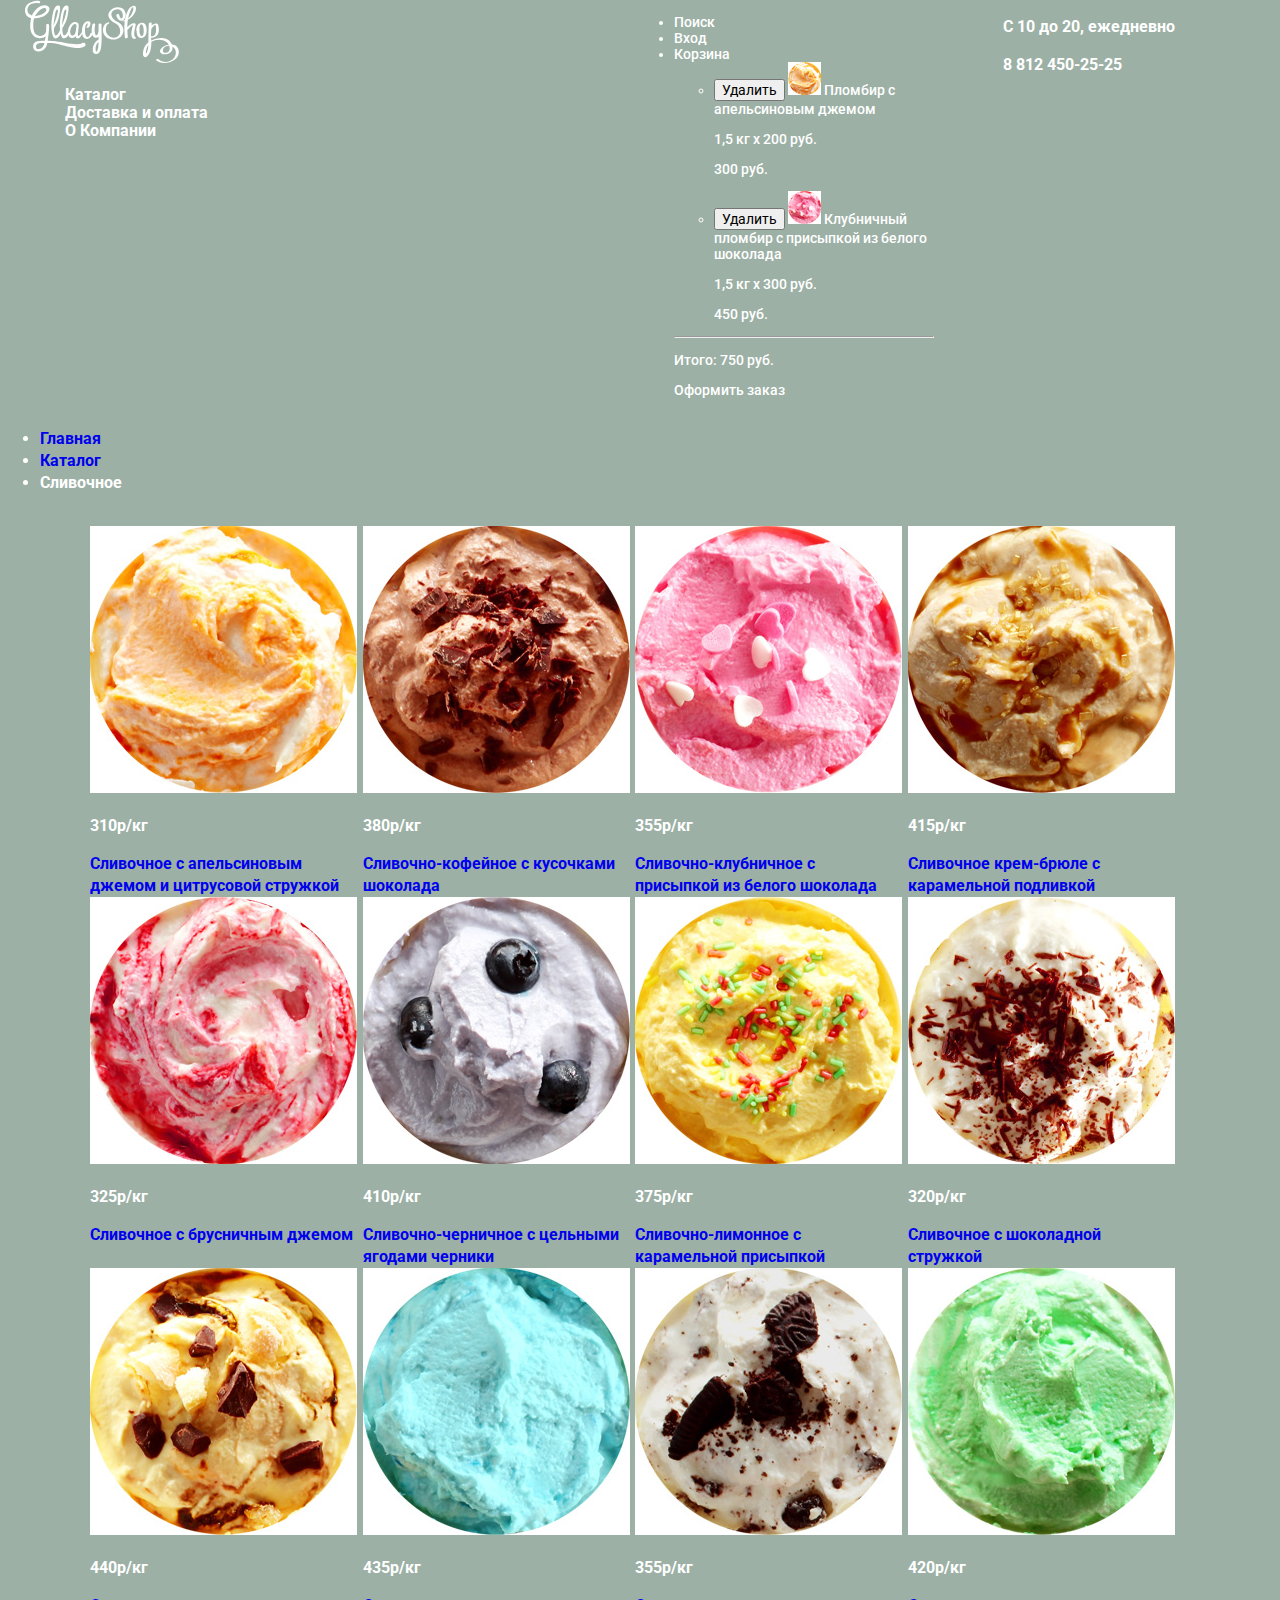
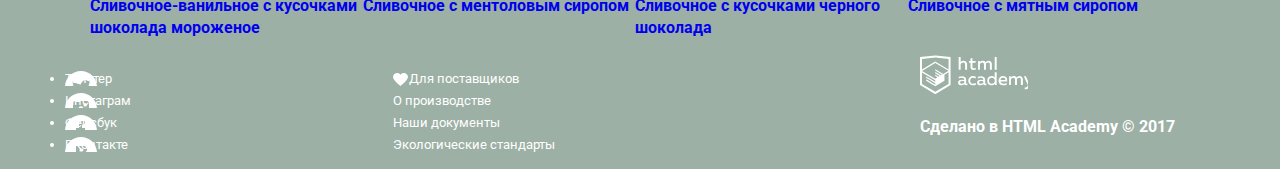
==== catalog.html @ d568ae9e "16. Основное задание: начинаем строить сетку личного проекта на флексах" ====
<!DOCTYPE html>
<html lang="ru">
		<head>
			<meta charset="utf-8">
			<title>HTML Academy: Глейси</title>
			<link href="https://fonts.googleapis.com/css?family=Roboto:400,500,700&amp;subset=cyrillic" rel="stylesheet">
			<link rel="stylesheet" href="css/normalize.css" type="text/css"/>
			<link rel="stylesheet" href="css/style.css" type="text/css"/>
		</head>
		<body>
			<header class="container">
				<div class="navigation-menu">
					<div class="logo-wrapper">
						<a href="index.html" class="main-header-logo">
							<img src="img/glassyshop_logo.svg" width="154" height="64" alt="GllacyShop логотип">
						</a>
					</div>
					<nav>
						<ul class="main-navigation">
							<li><a href="catalog.html">Каталог</a></li>
							<li><a href="delivery.html">Доставка и оплата</a></li>
							<li><a href="about.html">О Компании</a></li>
						</ul>
					</nav>
				</div>
				<div class="customer-menu">
					<ul>
						<li><a href="#">Поиск</a></li>
						<li><a href="#">Вход</a></li>
						<li><a href="#">Корзина</a>
							<ul class="cart-menu">
								<li>
									<button>Удалить</button>
									<img src="img/icon_product_1.jpg" width="33" height="33" alt="Изображение продукта 1">
									Пломбир с апельсиновым джемом
									<p>1,5 кг х 200 руб.</p>
									<p class="price">300 руб.</p>
								</li>
								<li>
									<button>Удалить</button>
									<img src="img/icon_product_2.jpg" width="33" height="33" alt="Изображение продукта 2">
									Клубничный пломбир с присыпкой из белого шоколада
									<p>1,5 кг х 300 руб.</p>
									<p class="price">450 руб.</p>
								</li>
							</ul>
							<hr>
							<p>Итого: 750 руб.</p>
							<a href="#">Оформить заказ</a>
						</li>
					</ul>
				</div>
				<section class="work_time">
					<p>С 10 до 20, ежедневно</p>
					<p>8 812 450-25-25</p>
				</section>
			</header>
			
			<main class="catalog-select">
				<ul class="breadcrumbs">
					<li><a href="index.html">Главная</a></li>
					<li><a href="catalog.html">Каталог</a></li>
					<li class="breadcrumbs-current">Сливочное</li>
				</ul>
				<!-- Здесь будет фильтр выбора -->
				<div class="container goods">
					<ul class="catalog-list">
						<li class="catalog-item">
							<a href="catalog-item.html">
								<img src="img/orange_ice_cream.jpg" width="267" height="267" alt="Апельсиновое мороженое">
							</a>
							<p class="price">
								310р/<span>кг</span>
							</p>
							<a href="#">
								Сливочное с апельсиновым джемом и цитрусовой стружкой
							</a>
						</li>
						<li class="catalog-item">
							<a href="catalog-item.html">
								<img src="img/coffee_ice_cream.jpg" width="267" height="267" alt="Сливочно-кофейное мороженое">
							</a>
							<p class="price">
								380р/<span>кг</span>
							</p>
							<a href="#">
								Сливочно-кофейное с кусочками шоколада
							</a>
						</li>
						<li class="catalog-item">
							<a href="catalog-item.html">
								<img src="img/strawberry_ice_cream.jpg" width="267" height="267" alt="Сливочно-клубничное мороженое">
							</a>
							<p class="price">
								355р/<span>кг</span>
							</p>
							<a href="#">
								Сливочно-клубничное с присыпкой из белого шоколада
							</a>
						</li>
						<li class="catalog-item">
							<a href="catalog-item.html">
								<img src="img/cream_ice_cream.jpg" width="267" height="267" alt="Сливочное крем-брюле мороженое">
							</a>
							<p class="price">
								415р/<span>кг</span>
							</p>
							<a href="#">
								Сливочное крем-брюле с карамельной подливкой
							</a>
						</li>

						<li class="catalog-item">
							<a href="catalog-item.html">
								<img src="img/lingonberry_ice_cream.jpg" width="267" height="267" alt="Сливочное с брусникой">
							</a>
							<p class="price">
								325р/<span>кг</span>
							</p>
							<a href="#">
								Сливочное с брусничным джемом
							</a>
						</li>
						<li class="catalog-item">
							<a href="catalog-item.html">
								<img src="img/blueberry_ice_cream.jpg" width="267" height="267" alt="Сливочно-черничное мороженое">
							</a>
							<p class="price">
								410р/<span>кг</span>
							</p>
							<a href="#">
								Сливочно-черничное с цельными ягодами черники
							</a>
						</li>
						<li class="catalog-item">
							<a href="catalog-item.html">
								<img src="img/lemon_ice_cream.jpg" width="267" height="267" alt="Сливочно-лимонное мороженое">
							</a>
							<p class="price">
								375р/<span>кг</span>
							</p>
							<a href="#">
								Сливочно-лимонное с карамельной присыпкой
							</a>
						</li>
						<li class="catalog-item">
							<a href="catalog-item.html">
								<img src="img/creamchocolate_ice_cream.jpg" width="267" height="267" alt="Сливочное с шоколадной стружкой мороженое">
							</a>
							<p class="price">
								320р/<span>кг</span>
							</p>
							<a href="#">
								Сливочное с шоколадной стружкой
							</a>
						</li>

						<li class="catalog-item">
							<a href="catalog-item.html">
								<img src="img/vanilla_ice_cream.jpg" width="267" height="267" alt="Сливочное-ванильное мороженое">
							</a>
							<p class="price">
								440р/<span>кг</span>
							</p>
							<a href="#">
								Сливочное-ванильное с кусочками шоколада мороженое
							</a>
						</li>
						<li class="catalog-item">
							<a href="catalog-item.html">
								<img src="img/mentol_ice_cream.jpg" width="267" height="267" alt="Сливочно с ментоловым сиропом">
							</a>
							<p class="price">
								435р/<span>кг</span>
							</p>
							<a href="#">
								Сливочное с ментоловым сиропом
							</a>
						</li>
						<li class="catalog-item">
							<a href="catalog-item.html">
								<img src="img/black_chocolate_ice_cream.jpg" width="267" height="267" alt="Сливочное с кусочками черного шоколада">
							</a>
							<p class="price">
								355р/<span>кг</span>
							</p>
							<a href="#">
								Сливочное с кусочками черного шоколада
							</a>
						</li>
						<li class="catalog-item">
							<a href="catalog-item.html">
								<img src="img/mint_ice_cream.jpg" width="267" height="267" alt="Сливочное с мятным сиропом">
							</a>
							<p class="price">
								420р/<span>кг</span>
							</p>
							<a href="#">
								Сливочное с мятным сиропом
							</a>
						</li>
					</ul>
				</div>
				<!-- Здесь будет индикатор страниц -->
			</main>
			
			<footer>
				<div class="social">
					<ul>
						<li><a href="#" class="socail-twitter">Твиттер</a></li>
						<li><a href="#" class="socail-instagram">Инстаграм</a></li>
						<li><a href="#" class="socail-facebook">Фейсбук</a></li>
						<li><a href="#" class="socail-vk">ВКонтакте</a></li>
					</ul>
				</div>
				<div class="footer-about">
					<ul>
						<li><a href="#">Для поставщиков</a></li>
						<li><a href="#">О производстве</a></li>
						<li><a href="#">Наши документы</a></li>
						<li><a href="#">Экологические стандарты</a></li>
					</ul>
				</div>
				<div class="copyright">
					<a href="htmlacademy.ru">
						<img src="img/html_logo.svg" width="108" height="39" alt="HTML Academy">
					</a>
					<p>
						Сделано в <a href="htmlacademy.ru">HTML Academy © 2017</a>
					</p>
				</div>
			</footer>

		</body>
</html>
---- css/style.css ----
body{
	margin: 0;
	padding: 0;
	width: 1200px;
	font-family: "Roboto", Arial, sans-serif;
	font-size: 16px;
	line-height: 22px;
	font-weight: bold;
	color: #ffffff;
	background-color: #9cb0a5;
}

a{
	text-decoration: none;
}

.container{
	width: 1150px;
	margin: 0 auto;
	padding: 0 10px;
	display: flex;
	flex-direction: row;
	justify-content: space-between;
}

.navigation-menu{
	width: 540px;
	flex-direction: column;
	justify-content: space-between;
}

.logo-wrapper{
	width: 160px;
}

.main-navigation li{
	display: flex;
	flex-direction: row;
	align-items: center;
	font-size: 16px;
	list-style: none;
	line-height: 18px;
	color: #ffffff;
	background-color: #9cb0a5;
}

.customer-menu{
	width: 300px;
	list-style: none;
	font-size: 14px;
	font-weight: 500;
	line-height: 16px;
	text-decoration: none;
	color: #ffffff;
}

.customer-menu a,
.main-navigation a{
	color: #ffffff;
}


.main-navigation a:hover,
.main-navigation a:focus,
.customer-menu a:hover,
.customer-menu a:focus{
	color: #333333;
	background-color: #f7f6f3;
	border-radius: 9px;
}

.main-navigation a:active,
.customer-menu a:active{
	color: #323232;
	background-color: #ededed;
	box-shadow: inset 0px 2px 1px 0 #696969;
}

.catalog-list{
	width: 1150px;
	margin-left: 25px;
	display: flex;
	flex-direction: row;
	flex-wrap: wrap;
	justify-content: space-between;
}

.catalog-list li{
	width: 267px;
	list-style: none;
}

.advantages-list{
	width: 1150px;
	margin-left: 25px;
	margin-bottom: 40px;
	color: #323232;
	font-size: 16px;
	line-height: 22px;
	font-weight: 400;
	background-image: url(./../img/waffle_background.jpg);
}

.advantages-list h3{
	font-size: 24px;
	line-height: 30px;
	color: #323232;
	font-weight: 500;
}

.advantages li{
	list-style: none;
	padding-left: 53px;
	padding-top: 15px;
	color: #323232;
}

.advantage_1{
	background: url(./../img/icon_ice_cream.svg) top left no-repeat;
}

.advantage_2{
	background: url(./../img/icon_cow.svg) top left no-repeat;
}

.advantage_3{
	background: url(./../img/icon_leath.svg) top left no-repeat;
}

.advantage_4{
	background: url(./../img/icon_temperature.svg) top left no-repeat;
}

.info-stend{
	width: 1150px;
	margin-left: 25px;
	margin-bottom: 40px;
	display: flex;
	flex-direction: row;
	justify-content: space-between;
}

.serving {
	font-size: 16px;
	line-height: 22px;
	width: 560px;
	height: 220px;
	border-radius: 14px;
	background-image: url(./../img/strawberry_background.jpg);
}

.serving h4{
	color: #323232;
	font-size: 24px;
	line-height: 30px;
	width: 300px;
	margin-left: 20px;
	text-decoration: underline;
}

.distribution{
	font-size: 16px;
	line-height: 22px;
	color: #7a7979;
	width: 560px;
	height: 220px;
	border-radius: 14px;
	background-image: url(./../img/bg_distribution.jpg);
}

.distribution button{
	color: #ffffff;
	background-color: #e84e37;
	height: 56px;
	border-radius: 28px;
	padding-left: 18px;
	padding-right: 18px;
}

footer{
	width: 1150px;
	margin-left: 25px;
	display: flex;
	flex-direction: row;
	justify-content: space-between;
}

.social{
	width: 320px;
	font-size: 13px;
	font-weight: 400;
	line-height: 44px
	text-decoration: none;
}

.social li a{
	text-indent: 100%;
	white-space: nowrap;
	overflow: hidden;
	color: #ffffff;
	list-style: none;
}

.socail-twitter{
	background: url(./../img/icon_twitter.svg) top left no-repeat;
}

.socail-instagram{
	background: url(./../img/icon_instagram.svg) top left no-repeat;
}

.socail-facebook{
	background: url(./../img/icon_facebook.svg) top left no-repeat;
}

.socail-vk{
	background: url(./../img/icon_vk.svg) top left no-repeat;
}

.footer-about{
	width: 560px;
	font-size: 13px;
	font-weight: 400;
	line-height: 16px
	text-decoration: none;
	color: #ffffff;
}

.footer-about a{
	color: #ffffff;
}

.footer-about li{
	list-style: none;
}

.footer-about li:nth-child(1){
	color: #ffffff;
	background: url(./../img/icon_heart.svg) center left no-repeat;
	padding-left: 16px;
}

.copyryght{
	width: 320px;
}

.copyright a{
	color: #ffffff;
}

.pop-up-menu,
form{
	display: none;
}
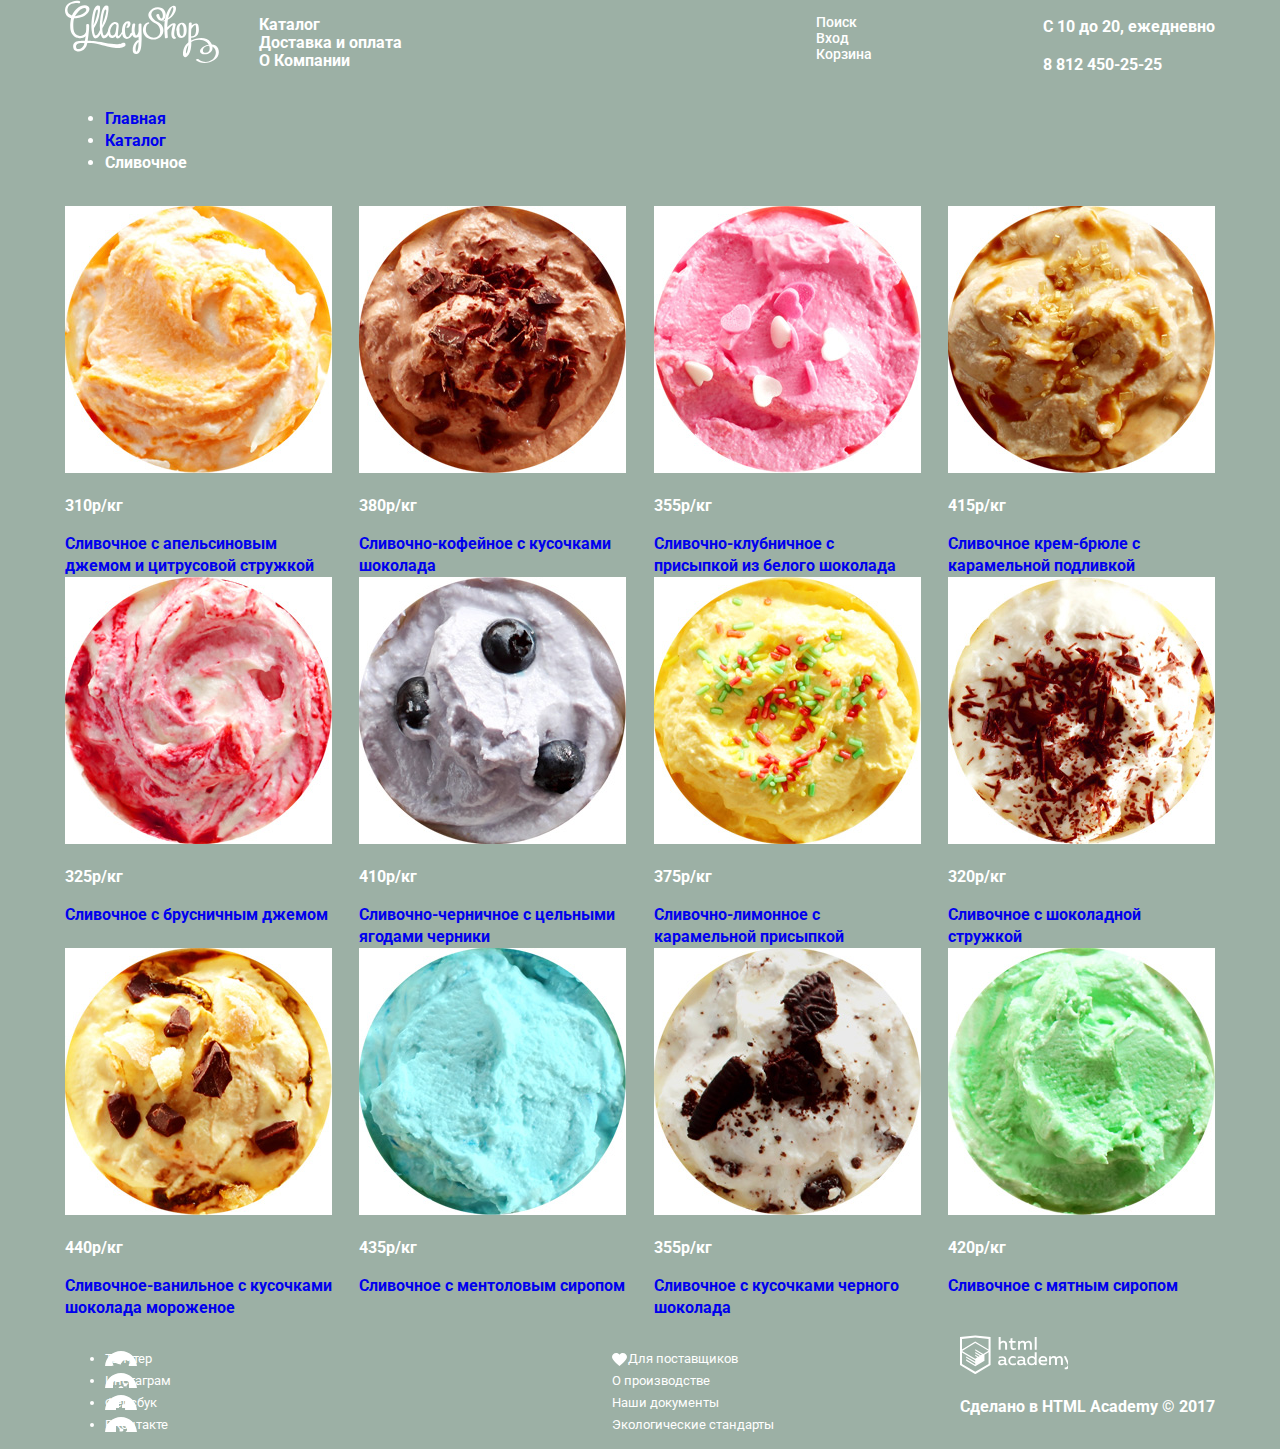
==== commit d9bfdc83: "Исправление основной сетки" ====
--- a/catalog.html
+++ b/catalog.html
@@ -8,226 +8,230 @@
 			<link rel="stylesheet" href="css/style.css" type="text/css"/>
 		</head>
 		<body>
-			<header class="container">
-				<div class="navigation-menu">
-					<div class="logo-wrapper">
-						<a href="index.html" class="main-header-logo">
-							<img src="img/glassyshop_logo.svg" width="154" height="64" alt="GllacyShop логотип">
-						</a>
-					</div>
-					<nav>
-						<ul class="main-navigation">
+			<header>
+				<div class="container flex-gorizontal-reverse">
+					<a href="index.html" class="main-header-logo">
+						<img src="img/glassyshop_logo.svg" width="154" height="64" alt="GllacyShop логотип">
+					</a>
+					<nav class="main-navigation flex-gorizontal">
+						<ul>
 							<li><a href="catalog.html">Каталог</a></li>
 							<li><a href="delivery.html">Доставка и оплата</a></li>
 							<li><a href="about.html">О Компании</a></li>
 						</ul>
 					</nav>
+					<div class="customer-menu">
+						<ul>
+							<li><a href="#">Поиск</a></li>
+							<li><a href="#">Вход</a></li>
+							<li><a href="#">Корзина</a>
+								<div class="hidden">
+									<ul class="cart-menu">
+										<li>
+											<button>Удалить</button>
+											<img src="img/icon_product_1.jpg" width="33" height="33" alt="Изображение продукта 1">
+											Пломбир с апельсиновым джемом
+											<p>1,5 кг х 200 руб.</p>
+											<p class="price">300 руб.</p>
+										</li>
+										<li>
+											<button>Удалить</button>
+											<img src="img/icon_product_2.jpg" width="33" height="33" alt="Изображение продукта 2">
+											Клубничный пломбир с присыпкой из белого шоколада
+											<p>1,5 кг х 300 руб.</p>
+											<p class="price">450 руб.</p>
+										</li>
+									</ul>
+									<hr>
+									<p>Итого: 750 руб.</p>
+									<a href="#">Оформить заказ</a>
+								</div>
+							</li>
+						</ul>
+					</div>
+					<section class="work_time">
+						<p>С 10 до 20, ежедневно</p>
+						<p>8 812 450-25-25</p>
+					</section>
 				</div>
-				<div class="customer-menu">
-					<ul>
-						<li><a href="#">Поиск</a></li>
-						<li><a href="#">Вход</a></li>
-						<li><a href="#">Корзина</a>
-							<ul class="cart-menu">
-								<li>
-									<button>Удалить</button>
-									<img src="img/icon_product_1.jpg" width="33" height="33" alt="Изображение продукта 1">
-									Пломбир с апельсиновым джемом
-									<p>1,5 кг х 200 руб.</p>
-									<p class="price">300 руб.</p>
-								</li>
-								<li>
-									<button>Удалить</button>
-									<img src="img/icon_product_2.jpg" width="33" height="33" alt="Изображение продукта 2">
-									Клубничный пломбир с присыпкой из белого шоколада
-									<p>1,5 кг х 300 руб.</p>
-									<p class="price">450 руб.</p>
-								</li>
-							</ul>
-							<hr>
-							<p>Итого: 750 руб.</p>
-							<a href="#">Оформить заказ</a>
-						</li>
-					</ul>
-				</div>
-				<section class="work_time">
-					<p>С 10 до 20, ежедневно</p>
-					<p>8 812 450-25-25</p>
-				</section>
 			</header>
 			
 			<main class="catalog-select">
-				<ul class="breadcrumbs">
-					<li><a href="index.html">Главная</a></li>
-					<li><a href="catalog.html">Каталог</a></li>
-					<li class="breadcrumbs-current">Сливочное</li>
-				</ul>
-				<!-- Здесь будет фильтр выбора -->
-				<div class="container goods">
-					<ul class="catalog-list">
-						<li class="catalog-item">
-							<a href="catalog-item.html">
-								<img src="img/orange_ice_cream.jpg" width="267" height="267" alt="Апельсиновое мороженое">
-							</a>
-							<p class="price">
-								310р/<span>кг</span>
-							</p>
-							<a href="#">
-								Сливочное с апельсиновым джемом и цитрусовой стружкой
-							</a>
-						</li>
-						<li class="catalog-item">
-							<a href="catalog-item.html">
-								<img src="img/coffee_ice_cream.jpg" width="267" height="267" alt="Сливочно-кофейное мороженое">
-							</a>
-							<p class="price">
-								380р/<span>кг</span>
-							</p>
-							<a href="#">
-								Сливочно-кофейное с кусочками шоколада
-							</a>
-						</li>
-						<li class="catalog-item">
-							<a href="catalog-item.html">
-								<img src="img/strawberry_ice_cream.jpg" width="267" height="267" alt="Сливочно-клубничное мороженое">
-							</a>
-							<p class="price">
-								355р/<span>кг</span>
-							</p>
-							<a href="#">
-								Сливочно-клубничное с присыпкой из белого шоколада
-							</a>
-						</li>
-						<li class="catalog-item">
-							<a href="catalog-item.html">
-								<img src="img/cream_ice_cream.jpg" width="267" height="267" alt="Сливочное крем-брюле мороженое">
-							</a>
-							<p class="price">
-								415р/<span>кг</span>
-							</p>
-							<a href="#">
-								Сливочное крем-брюле с карамельной подливкой
-							</a>
-						</li>
+				<div class="container flex-vertical">
+					<ul class="breadcrumbs">
+						<li><a href="index.html">Главная</a></li>
+						<li><a href="catalog.html">Каталог</a></li>
+						<li class="breadcrumbs-current">Сливочное</li>
+					</ul>
+					<!-- Здесь будет фильтр выбора -->
+					<div class="products">
+						<ul class="catalog-list">
+							<li class="catalog-item">
+								<a href="catalog-item.html">
+									<img src="img/orange_ice_cream.jpg" width="267" height="267" alt="Апельсиновое мороженое">
+								</a>
+								<p class="price">
+									310р/<span>кг</span>
+								</p>
+								<a href="#">
+									Сливочное с апельсиновым джемом и цитрусовой стружкой
+								</a>
+							</li>
+							<li class="catalog-item">
+								<a href="catalog-item.html">
+									<img src="img/coffee_ice_cream.jpg" width="267" height="267" alt="Сливочно-кофейное мороженое">
+								</a>
+								<p class="price">
+									380р/<span>кг</span>
+								</p>
+								<a href="#">
+									Сливочно-кофейное с кусочками шоколада
+								</a>
+							</li>
+							<li class="catalog-item">
+								<a href="catalog-item.html">
+									<img src="img/strawberry_ice_cream.jpg" width="267" height="267" alt="Сливочно-клубничное мороженое">
+								</a>
+								<p class="price">
+									355р/<span>кг</span>
+								</p>
+								<a href="#">
+									Сливочно-клубничное с присыпкой из белого шоколада
+								</a>
+							</li>
+							<li class="catalog-item">
+								<a href="catalog-item.html">
+									<img src="img/cream_ice_cream.jpg" width="267" height="267" alt="Сливочное крем-брюле мороженое">
+								</a>
+								<p class="price">
+									415р/<span>кг</span>
+								</p>
+								<a href="#">
+									Сливочное крем-брюле с карамельной подливкой
+								</a>
+							</li>
 
-						<li class="catalog-item">
-							<a href="catalog-item.html">
-								<img src="img/lingonberry_ice_cream.jpg" width="267" height="267" alt="Сливочное с брусникой">
-							</a>
-							<p class="price">
-								325р/<span>кг</span>
-							</p>
-							<a href="#">
-								Сливочное с брусничным джемом
-							</a>
-						</li>
-						<li class="catalog-item">
-							<a href="catalog-item.html">
-								<img src="img/blueberry_ice_cream.jpg" width="267" height="267" alt="Сливочно-черничное мороженое">
-							</a>
-							<p class="price">
-								410р/<span>кг</span>
-							</p>
-							<a href="#">
-								Сливочно-черничное с цельными ягодами черники
-							</a>
-						</li>
-						<li class="catalog-item">
-							<a href="catalog-item.html">
-								<img src="img/lemon_ice_cream.jpg" width="267" height="267" alt="Сливочно-лимонное мороженое">
-							</a>
-							<p class="price">
-								375р/<span>кг</span>
-							</p>
-							<a href="#">
-								Сливочно-лимонное с карамельной присыпкой
-							</a>
-						</li>
-						<li class="catalog-item">
-							<a href="catalog-item.html">
-								<img src="img/creamchocolate_ice_cream.jpg" width="267" height="267" alt="Сливочное с шоколадной стружкой мороженое">
-							</a>
-							<p class="price">
-								320р/<span>кг</span>
-							</p>
-							<a href="#">
-								Сливочное с шоколадной стружкой
-							</a>
-						</li>
+							<li class="catalog-item">
+								<a href="catalog-item.html">
+									<img src="img/lingonberry_ice_cream.jpg" width="267" height="267" alt="Сливочное с брусникой">
+								</a>
+								<p class="price">
+									325р/<span>кг</span>
+								</p>
+								<a href="#">
+									Сливочное с брусничным джемом
+								</a>
+							</li>
+							<li class="catalog-item">
+								<a href="catalog-item.html">
+									<img src="img/blueberry_ice_cream.jpg" width="267" height="267" alt="Сливочно-черничное мороженое">
+								</a>
+								<p class="price">
+									410р/<span>кг</span>
+								</p>
+								<a href="#">
+									Сливочно-черничное с цельными ягодами черники
+								</a>
+							</li>
+							<li class="catalog-item">
+								<a href="catalog-item.html">
+									<img src="img/lemon_ice_cream.jpg" width="267" height="267" alt="Сливочно-лимонное мороженое">
+								</a>
+								<p class="price">
+									375р/<span>кг</span>
+								</p>
+								<a href="#">
+									Сливочно-лимонное с карамельной присыпкой
+								</a>
+							</li>
+							<li class="catalog-item">
+								<a href="catalog-item.html">
+									<img src="img/creamchocolate_ice_cream.jpg" width="267" height="267" alt="Сливочное с шоколадной стружкой мороженое">
+								</a>
+								<p class="price">
+									320р/<span>кг</span>
+								</p>
+								<a href="#">
+									Сливочное с шоколадной стружкой
+								</a>
+							</li>
 
-						<li class="catalog-item">
-							<a href="catalog-item.html">
-								<img src="img/vanilla_ice_cream.jpg" width="267" height="267" alt="Сливочное-ванильное мороженое">
-							</a>
-							<p class="price">
-								440р/<span>кг</span>
-							</p>
-							<a href="#">
-								Сливочное-ванильное с кусочками шоколада мороженое
-							</a>
-						</li>
-						<li class="catalog-item">
-							<a href="catalog-item.html">
-								<img src="img/mentol_ice_cream.jpg" width="267" height="267" alt="Сливочно с ментоловым сиропом">
-							</a>
-							<p class="price">
-								435р/<span>кг</span>
-							</p>
-							<a href="#">
-								Сливочное с ментоловым сиропом
-							</a>
-						</li>
-						<li class="catalog-item">
-							<a href="catalog-item.html">
-								<img src="img/black_chocolate_ice_cream.jpg" width="267" height="267" alt="Сливочное с кусочками черного шоколада">
-							</a>
-							<p class="price">
-								355р/<span>кг</span>
-							</p>
-							<a href="#">
-								Сливочное с кусочками черного шоколада
-							</a>
-						</li>
-						<li class="catalog-item">
-							<a href="catalog-item.html">
-								<img src="img/mint_ice_cream.jpg" width="267" height="267" alt="Сливочное с мятным сиропом">
-							</a>
-							<p class="price">
-								420р/<span>кг</span>
-							</p>
-							<a href="#">
-								Сливочное с мятным сиропом
-							</a>
-						</li>
-					</ul>
+							<li class="catalog-item">
+								<a href="catalog-item.html">
+									<img src="img/vanilla_ice_cream.jpg" width="267" height="267" alt="Сливочное-ванильное мороженое">
+								</a>
+								<p class="price">
+									440р/<span>кг</span>
+								</p>
+								<a href="#">
+									Сливочное-ванильное с кусочками шоколада мороженое
+								</a>
+							</li>
+							<li class="catalog-item">
+								<a href="catalog-item.html">
+									<img src="img/mentol_ice_cream.jpg" width="267" height="267" alt="Сливочно с ментоловым сиропом">
+								</a>
+								<p class="price">
+									435р/<span>кг</span>
+								</p>
+								<a href="#">
+									Сливочное с ментоловым сиропом
+								</a>
+							</li>
+							<li class="catalog-item">
+								<a href="catalog-item.html">
+									<img src="img/black_chocolate_ice_cream.jpg" width="267" height="267" alt="Сливочное с кусочками черного шоколада">
+								</a>
+								<p class="price">
+									355р/<span>кг</span>
+								</p>
+								<a href="#">
+									Сливочное с кусочками черного шоколада
+								</a>
+							</li>
+							<li class="catalog-item">
+								<a href="catalog-item.html">
+									<img src="img/mint_ice_cream.jpg" width="267" height="267" alt="Сливочное с мятным сиропом">
+								</a>
+								<p class="price">
+									420р/<span>кг</span>
+								</p>
+								<a href="#">
+									Сливочное с мятным сиропом
+								</a>
+							</li>
+						</ul>
+					</div>
 				</div>
 				<!-- Здесь будет индикатор страниц -->
 			</main>
 			
 			<footer>
-				<div class="social">
-					<ul>
-						<li><a href="#" class="socail-twitter">Твиттер</a></li>
-						<li><a href="#" class="socail-instagram">Инстаграм</a></li>
-						<li><a href="#" class="socail-facebook">Фейсбук</a></li>
-						<li><a href="#" class="socail-vk">ВКонтакте</a></li>
-					</ul>
-				</div>
-				<div class="footer-about">
-					<ul>
-						<li><a href="#">Для поставщиков</a></li>
-						<li><a href="#">О производстве</a></li>
-						<li><a href="#">Наши документы</a></li>
-						<li><a href="#">Экологические стандарты</a></li>
-					</ul>
-				</div>
-				<div class="copyright">
-					<a href="htmlacademy.ru">
-						<img src="img/html_logo.svg" width="108" height="39" alt="HTML Academy">
-					</a>
-					<p>
-						Сделано в <a href="htmlacademy.ru">HTML Academy © 2017</a>
-					</p>
+				<div class="container flex-gorizontal">
+					<div class="social">
+						<ul>
+							<li><a href="#" class="socail-twitter">Твиттер</a></li>
+							<li><a href="#" class="socail-instagram">Инстаграм</a></li>
+							<li><a href="#" class="socail-facebook">Фейсбук</a></li>
+							<li><a href="#" class="socail-vk">ВКонтакте</a></li>
+						</ul>
+					</div>
+					<div class="footer-about">
+						<ul>
+							<li><a href="#">Для поставщиков</a></li>
+							<li><a href="#">О производстве</a></li>
+							<li><a href="#">Наши документы</a></li>
+							<li><a href="#">Экологические стандарты</a></li>
+						</ul>
+					</div>
+					<div class="copyright">
+						<a href="htmlacademy.ru">
+							<img src="img/html_logo.svg" width="108" height="39" alt="HTML Academy">
+						</a>
+						<p>
+							Сделано в <a href="htmlacademy.ru">HTML Academy © 2017</a>
+						</p>
+					</div>
 				</div>
 			</footer>
 
--- a/css/style.css
+++ b/css/style.css
@@ -1,7 +1,7 @@
 body{
+	box-sizing: border-box;
 	margin: 0;
 	padding: 0;
-	width: 1200px;
 	font-family: "Roboto", Arial, sans-serif;
 	font-size: 16px;
 	line-height: 22px;
@@ -18,19 +18,39 @@
 	width: 1150px;
 	margin: 0 auto;
 	padding: 0 10px;
-	display: flex;
-	flex-direction: row;
-	justify-content: space-between;
+}
+
+.flex-gorizontal{
+	display: flex;
+	flex-direction: row;
+	justify-content: space-between;
+}
+
+.flex-gorizontal-reverse{
+	display: flex;
+	flex-direction: row;
+	justify-content: space-between;
+	flex-wrap: wrap-reverse;
+}
+
+.flex-vertical{
+	display: flex;
+	flex-direction: column;
+	justify-content: flex-start;
 }
 
 .navigation-menu{
-	width: 540px;
 	flex-direction: column;
 	justify-content: space-between;
 }
 
-.logo-wrapper{
-	width: 160px;
+.main-header-logo{
+	flex-shrink: 0;
+	display: block;
+}
+
+.main-navigation{
+	flex-grow: 1;
 }
 
 .main-navigation li{
@@ -45,8 +65,8 @@
 }
 
 .customer-menu{
-	width: 300px;
-	list-style: none;
+	flex-shrink: 0;
+	min-width: 267px;
 	font-size: 14px;
 	font-weight: 500;
 	line-height: 16px;
@@ -54,9 +74,17 @@
 	color: #ffffff;
 }
 
+.customer-menu li{
+	list-style: none;
+}
+
 .customer-menu a,
 .main-navigation a{
 	color: #ffffff;
+}
+
+.work-time{
+	flex-shrink: 2;
 }
 
 
@@ -77,12 +105,11 @@
 }
 
 .catalog-list{
-	width: 1150px;
-	margin-left: 25px;
-	display: flex;
-	flex-direction: row;
+	padding: 0;
+	display: flex;
+	flex-direction: row;
+	justify-content: space-between;
 	flex-wrap: wrap;
-	justify-content: space-between;
 }
 
 .catalog-list li{
@@ -91,8 +118,6 @@
 }
 
 .advantages-list{
-	width: 1150px;
-	margin-left: 25px;
 	margin-bottom: 40px;
 	color: #323232;
 	font-size: 16px;
@@ -115,25 +140,23 @@
 	color: #323232;
 }
 
-.advantage_1{
+.advantage_ice_cream{
 	background: url(./../img/icon_ice_cream.svg) top left no-repeat;
 }
 
-.advantage_2{
+.advantage_farm{
 	background: url(./../img/icon_cow.svg) top left no-repeat;
 }
 
-.advantage_3{
+.advantage_ingredient{
 	background: url(./../img/icon_leath.svg) top left no-repeat;
 }
 
-.advantage_4{
+.advantage_thermo{
 	background: url(./../img/icon_temperature.svg) top left no-repeat;
 }
 
 .info-stend{
-	width: 1150px;
-	margin-left: 25px;
 	margin-bottom: 40px;
 	display: flex;
 	flex-direction: row;
@@ -144,7 +167,6 @@
 	font-size: 16px;
 	line-height: 22px;
 	width: 560px;
-	height: 220px;
 	border-radius: 14px;
 	background-image: url(./../img/strawberry_background.jpg);
 }
@@ -163,7 +185,6 @@
 	line-height: 22px;
 	color: #7a7979;
 	width: 560px;
-	height: 220px;
 	border-radius: 14px;
 	background-image: url(./../img/bg_distribution.jpg);
 }
@@ -177,12 +198,8 @@
 	padding-right: 18px;
 }
 
-footer{
-	width: 1150px;
-	margin-left: 25px;
-	display: flex;
-	flex-direction: row;
-	justify-content: space-between;
+.map{
+	min-width: 100%;
 }
 
 .social{
@@ -218,7 +235,6 @@
 }
 
 .footer-about{
-	width: 560px;
 	font-size: 13px;
 	font-weight: 400;
 	line-height: 16px
@@ -240,15 +256,11 @@
 	padding-left: 16px;
 }
 
-.copyryght{
-	width: 320px;
-}
-
 .copyright a{
 	color: #ffffff;
 }
 
-.pop-up-menu,
-form{
+.hidden,
+.pop-up-menu{
 	display: none;
 }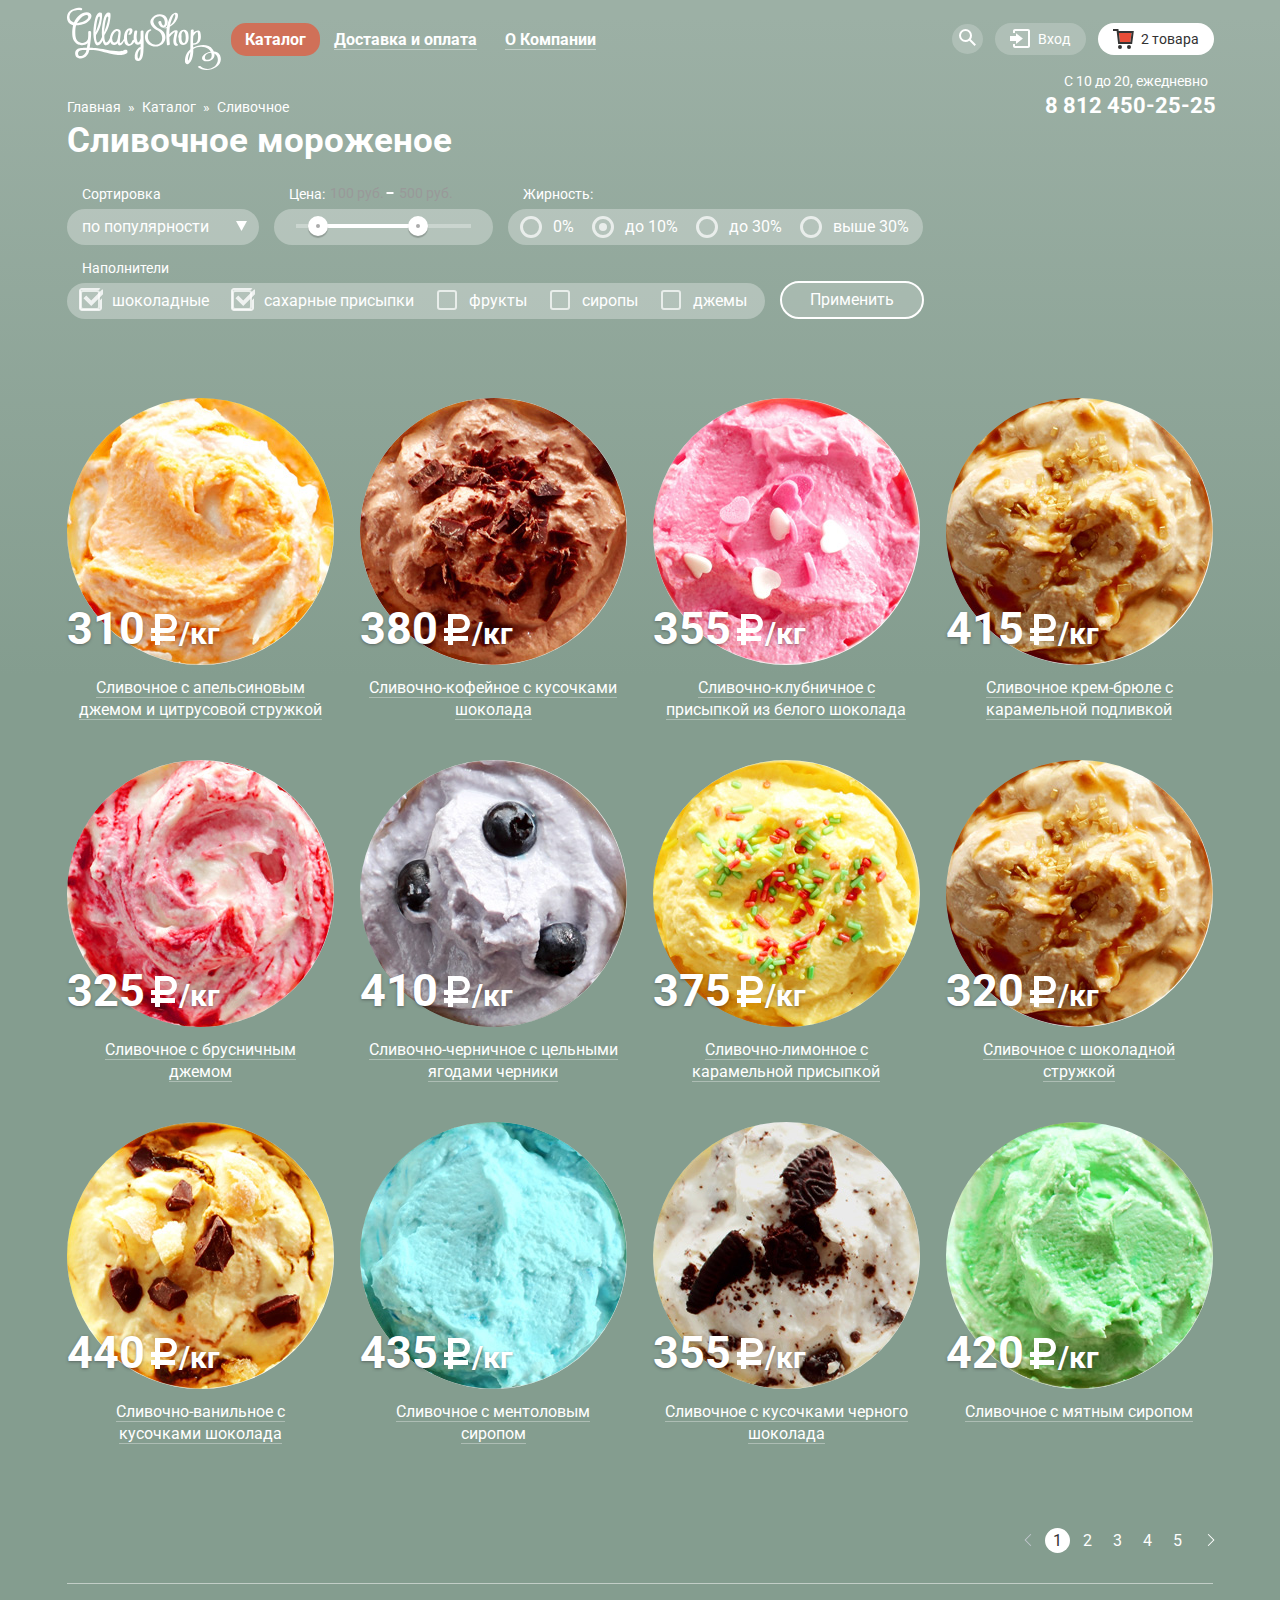
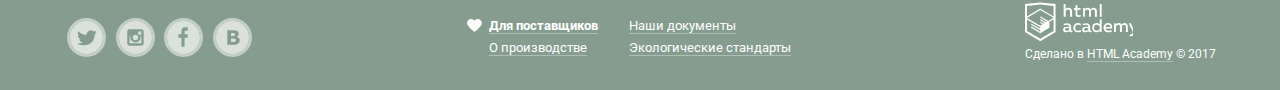
==== commit b06ed264: "Сборка для предзащиты" ====
--- a/catalog.html
+++ b/catalog.html
@@ -1,239 +1,454 @@
 <!DOCTYPE html>
 <html lang="ru">
-		<head>
-			<meta charset="utf-8">
-			<title>HTML Academy: Глейси</title>
-			<link href="https://fonts.googleapis.com/css?family=Roboto:400,500,700&amp;subset=cyrillic" rel="stylesheet">
-			<link rel="stylesheet" href="css/normalize.css" type="text/css"/>
-			<link rel="stylesheet" href="css/style.css" type="text/css"/>
-		</head>
-		<body>
-			<header>
-				<div class="container flex-gorizontal-reverse">
-					<a href="index.html" class="main-header-logo">
-						<img src="img/glassyshop_logo.svg" width="154" height="64" alt="GllacyShop логотип">
-					</a>
-					<nav class="main-navigation flex-gorizontal">
-						<ul>
-							<li><a href="catalog.html">Каталог</a></li>
-							<li><a href="delivery.html">Доставка и оплата</a></li>
-							<li><a href="about.html">О Компании</a></li>
-						</ul>
-					</nav>
-					<div class="customer-menu">
-						<ul>
-							<li><a href="#">Поиск</a></li>
-							<li><a href="#">Вход</a></li>
-							<li><a href="#">Корзина</a>
-								<div class="hidden">
-									<ul class="cart-menu">
-										<li>
-											<button>Удалить</button>
-											<img src="img/icon_product_1.jpg" width="33" height="33" alt="Изображение продукта 1">
-											Пломбир с апельсиновым джемом
-											<p>1,5 кг х 200 руб.</p>
-											<p class="price">300 руб.</p>
-										</li>
-										<li>
-											<button>Удалить</button>
-											<img src="img/icon_product_2.jpg" width="33" height="33" alt="Изображение продукта 2">
-											Клубничный пломбир с присыпкой из белого шоколада
-											<p>1,5 кг х 300 руб.</p>
-											<p class="price">450 руб.</p>
-										</li>
-									</ul>
-									<hr>
-									<p>Итого: 750 руб.</p>
-									<a href="#">Оформить заказ</a>
-								</div>
-							</li>
-						</ul>
-					</div>
-					<section class="work_time">
-						<p>С 10 до 20, ежедневно</p>
-						<p>8 812 450-25-25</p>
-					</section>
-				</div>
-			</header>
-			
-			<main class="catalog-select">
-				<div class="container flex-vertical">
-					<ul class="breadcrumbs">
-						<li><a href="index.html">Главная</a></li>
-						<li><a href="catalog.html">Каталог</a></li>
-						<li class="breadcrumbs-current">Сливочное</li>
-					</ul>
-					<!-- Здесь будет фильтр выбора -->
-					<div class="products">
-						<ul class="catalog-list">
-							<li class="catalog-item">
-								<a href="catalog-item.html">
-									<img src="img/orange_ice_cream.jpg" width="267" height="267" alt="Апельсиновое мороженое">
-								</a>
-								<p class="price">
-									310р/<span>кг</span>
-								</p>
-								<a href="#">
-									Сливочное с апельсиновым джемом и цитрусовой стружкой
-								</a>
-							</li>
-							<li class="catalog-item">
-								<a href="catalog-item.html">
-									<img src="img/coffee_ice_cream.jpg" width="267" height="267" alt="Сливочно-кофейное мороженое">
-								</a>
-								<p class="price">
-									380р/<span>кг</span>
-								</p>
-								<a href="#">
-									Сливочно-кофейное с кусочками шоколада
-								</a>
-							</li>
-							<li class="catalog-item">
-								<a href="catalog-item.html">
-									<img src="img/strawberry_ice_cream.jpg" width="267" height="267" alt="Сливочно-клубничное мороженое">
-								</a>
-								<p class="price">
-									355р/<span>кг</span>
-								</p>
-								<a href="#">
-									Сливочно-клубничное с присыпкой из белого шоколада
-								</a>
-							</li>
-							<li class="catalog-item">
-								<a href="catalog-item.html">
-									<img src="img/cream_ice_cream.jpg" width="267" height="267" alt="Сливочное крем-брюле мороженое">
-								</a>
-								<p class="price">
-									415р/<span>кг</span>
-								</p>
-								<a href="#">
-									Сливочное крем-брюле с карамельной подливкой
-								</a>
-							</li>
-
-							<li class="catalog-item">
-								<a href="catalog-item.html">
-									<img src="img/lingonberry_ice_cream.jpg" width="267" height="267" alt="Сливочное с брусникой">
-								</a>
-								<p class="price">
-									325р/<span>кг</span>
-								</p>
-								<a href="#">
-									Сливочное с брусничным джемом
-								</a>
-							</li>
-							<li class="catalog-item">
-								<a href="catalog-item.html">
-									<img src="img/blueberry_ice_cream.jpg" width="267" height="267" alt="Сливочно-черничное мороженое">
-								</a>
-								<p class="price">
-									410р/<span>кг</span>
-								</p>
-								<a href="#">
-									Сливочно-черничное с цельными ягодами черники
-								</a>
-							</li>
-							<li class="catalog-item">
-								<a href="catalog-item.html">
-									<img src="img/lemon_ice_cream.jpg" width="267" height="267" alt="Сливочно-лимонное мороженое">
-								</a>
-								<p class="price">
-									375р/<span>кг</span>
-								</p>
-								<a href="#">
-									Сливочно-лимонное с карамельной присыпкой
-								</a>
-							</li>
-							<li class="catalog-item">
-								<a href="catalog-item.html">
-									<img src="img/creamchocolate_ice_cream.jpg" width="267" height="267" alt="Сливочное с шоколадной стружкой мороженое">
-								</a>
-								<p class="price">
-									320р/<span>кг</span>
-								</p>
-								<a href="#">
-									Сливочное с шоколадной стружкой
-								</a>
-							</li>
-
-							<li class="catalog-item">
-								<a href="catalog-item.html">
-									<img src="img/vanilla_ice_cream.jpg" width="267" height="267" alt="Сливочное-ванильное мороженое">
-								</a>
-								<p class="price">
-									440р/<span>кг</span>
-								</p>
-								<a href="#">
-									Сливочное-ванильное с кусочками шоколада мороженое
-								</a>
-							</li>
-							<li class="catalog-item">
-								<a href="catalog-item.html">
-									<img src="img/mentol_ice_cream.jpg" width="267" height="267" alt="Сливочно с ментоловым сиропом">
-								</a>
-								<p class="price">
-									435р/<span>кг</span>
-								</p>
-								<a href="#">
-									Сливочное с ментоловым сиропом
-								</a>
-							</li>
-							<li class="catalog-item">
-								<a href="catalog-item.html">
-									<img src="img/black_chocolate_ice_cream.jpg" width="267" height="267" alt="Сливочное с кусочками черного шоколада">
-								</a>
-								<p class="price">
-									355р/<span>кг</span>
-								</p>
-								<a href="#">
-									Сливочное с кусочками черного шоколада
-								</a>
-							</li>
-							<li class="catalog-item">
-								<a href="catalog-item.html">
-									<img src="img/mint_ice_cream.jpg" width="267" height="267" alt="Сливочное с мятным сиропом">
-								</a>
-								<p class="price">
-									420р/<span>кг</span>
-								</p>
-								<a href="#">
-									Сливочное с мятным сиропом
-								</a>
-							</li>
-						</ul>
-					</div>
-				</div>
-				<!-- Здесь будет индикатор страниц -->
-			</main>
-			
-			<footer>
-				<div class="container flex-gorizontal">
-					<div class="social">
-						<ul>
-							<li><a href="#" class="socail-twitter">Твиттер</a></li>
-							<li><a href="#" class="socail-instagram">Инстаграм</a></li>
-							<li><a href="#" class="socail-facebook">Фейсбук</a></li>
-							<li><a href="#" class="socail-vk">ВКонтакте</a></li>
-						</ul>
-					</div>
-					<div class="footer-about">
-						<ul>
-							<li><a href="#">Для поставщиков</a></li>
-							<li><a href="#">О производстве</a></li>
-							<li><a href="#">Наши документы</a></li>
-							<li><a href="#">Экологические стандарты</a></li>
-						</ul>
-					</div>
-					<div class="copyright">
-						<a href="htmlacademy.ru">
-							<img src="img/html_logo.svg" width="108" height="39" alt="HTML Academy">
-						</a>
-						<p>
-							Сделано в <a href="htmlacademy.ru">HTML Academy © 2017</a>
-						</p>
-					</div>
-				</div>
-			</footer>
-
-		</body>
+  <head>
+    <meta charset="utf-8">
+    <title>HTML Academy: Глейси</title>
+    <link href="https://fonts.googleapis.com/css?family=Roboto:400,700&amp;subset=cyrillic" rel="stylesheet">
+    <link rel="stylesheet" href="css/normalize.css">
+    <link rel="stylesheet" href="css/style.css">
+  </head>
+  <body>
+    <div class="site-container catalog-page">
+      <header class="navigation-block">
+        <nav class="main-navigation">
+          <a class="navigation-block-logo catalog-logo" href="index.html">
+            <img src="img/glassyshop_logo.svg" width="154" height="64" alt="GllacyShop логотип">
+          </a>
+          <div class="navigation-container catalog-navigation">
+            <ul class="main-nav">
+              <li class="main-nav-item catalog-item">
+                <a class="active" href="catalog.html">
+                  <span class="navigation-label">Каталог</span>
+                </a>
+                <ul class="pop-up-menu">
+                  <li class="pop-up-item">
+                    <p>Новинки</p>
+                  </li>
+                  <li class="pop-up-item">
+                    <a class="active" href="#">Сливочное</a>
+                  </li>
+                  <li class="pop-up-item">
+                    <a href="#">Щербеты</a>
+                  </li>
+                  <li class="pop-up-item">
+                    <a href="#">Фруктовый лед</a>
+                  </li>
+                  <li class="pop-up-item">
+                    <a href="#">Мелорин</a>
+                  </li>
+                </ul>
+              </li>
+              <li class="main-nav-item">
+                <a href="#">
+                  <span class="navigation-label">Доставка и оплата</span>
+                </a>
+              </li>
+              <li class="main-nav-item">
+                <a href="#">
+                  <span class="navigation-label">О Компании</span>
+                </a>
+              </li>
+            </ul>
+            <ul class="customer-menu">
+              <li class="find-menu">
+                <a class="find-button" href="#">
+                  <span class="visible-hidden">Найти</span>
+                  <svg xmlns="http://www.w3.org/2000/svg" xmlns:xlink="http://www.w3.org/1999/xlink" width="17" height="17" viewBox="0 0 17 17"><path fill="#FFF" d="M16.958 15.527L11.75 10.32A6.455 6.455 0 0 0 13 6.5 6.5 6.5 0 1 0 6.5 13a6.465 6.465 0 0 0 3.839-1.263l5.205 5.204 1.414-1.414zM6.5 11C4.019 11 2 8.981 2 6.5S4.019 2 6.5 2 11 4.019 11 6.5 8.981 11 6.5 11z"/></svg>
+                </a>
+                <ul class="find-field">
+                  <li>
+                    <h2 class="visible-hidden">Поиск</h2>
+                    <form name="find" action="/echo" method="post" >
+                      <input type="text" name="find" placeholder="Что ищем?" aria-label="Поиск по сайту">
+                    </form>
+                  </li>
+                </ul>
+              </li>
+              <li class="enter-menu">
+                <a class="enter-menu-button" href="#">Вход</a>
+                <ul class="enter-menu-form">
+                  <li>
+                    <h2 class="visible-hidden">Личный кабинет</h2>
+                    <form name="enter-menu" action="/echo" method="post">
+                      <p class="enter-menu-item">
+                        <label for="email-user" class="visible-hidden">Email</label>
+                        <input type="email" required placeholder="Электронная почта" name="email-user" id="email-user">
+                      </p>
+                      <p class="enter-menu-item">
+                        <label for="password" class="visible-hidden">Пароль</label>
+                        <input type="password" required placeholder="Пароль" name="password" id="password">
+                      </p>
+                      <div class="user-links-container">
+                        <p class="user-links">
+                          <a href="#">Забыли пароль?</a>
+                          <a href="#">Новая регистрация</a>
+                        </p>
+                        <button class="button enter-menu" type="submit">Войти</button>
+                      </div>
+                    </form>
+                  </li>
+                </ul>
+              </li>
+              <li class="cart full-cart">
+                <a class="cart-button" href="#">2 товара</a>
+                <ul class="cart-content">
+                  <li>
+                    <h2 class="visible-hidden">Корзина</h2>
+                    <ul class="сart-table">
+                      <li class="cart-item">
+                        <button class="delete-cart-item" type="button">Удалить</button>
+                        <a href="catalog-item.html">
+                          <img class="cart-item-img" src="img/icon_product_1.jpg" width="32" height="32" alt="Пломбир с апельсиновым джемом">
+                          <span class="cart-item-title">Пломбир с апельсиновым джемом</span>
+                        </a>
+                        <span class="cart-item-cost">1,5 кг x <b>200 руб</b></span>
+                        <span class="cart-item-price">300 руб</span>
+                      </li>
+                      <li class="cart-item last-cart-item">
+                        <button class="delete-cart-item" type="button">Удалить</button>
+                        <a href="catalog-item">
+                          <img class="cart-item-img" src="img/icon_product_2.jpg" width="32" height="32" alt="Клубничный пломбир с присыпкой  из белого шоколада">
+                          <span class="cart-item-title">Клубничный пломбир с присыпкой  из белого шоколада</span>
+                        </a>
+                        <span class="cart-item-cost">1,5 кг x <b>300 руб</b></span>
+                        <span class="cart-item-price">450 руб</span>
+                      </li>
+                      <li class="cart-item cart-cost">
+                        <span>Итого: 750 руб</span>
+                      </li>
+                    </ul>
+                    <a class="button cart-order-button" href="#">Оформить заказ</a>
+                  </li>
+                </ul>
+              </li>
+            </ul>
+          </div>
+        </nav>
+      </header>
+      <main class="container">
+        <div class="user-info has-breadcrumbs">
+          <ul class="breadcrumbs">
+            <li class="crumb">
+              <a href="index.html"> Главная </a>
+            </li>
+            <li class="crumb">
+              &#187;
+            </li>
+            <li class="crumb">
+              <a href="catalog.html"> Каталог </a>
+            </li>
+            <li class="crumb">
+              &#187;
+            </li>
+            <li class="crumb crumb-active">
+               Сливочное
+            </li>
+          </ul>
+          <div class="main-contacts">
+            <p> С 10 до 20, ежедневно </p>
+            <p><a href="tel:+78124502525"> 8 812 450-25-25 </a></p>
+          </div>
+        </div>
+        <h1>Сливочное мороженое</h1>
+        <section class="filters">
+          <h2 class="visible-hidden">Фильтры поиска</h2>
+          <form name="filters" action="/echo" method="post">
+            <div class="filters-first-row">
+              <fieldset class="sort">
+                <legend>Сортировка</legend>
+                <div class="filters-background select">
+                  <select class="filters-sorting" id="filters-sorting" name="filters-sorting">
+                    <option value="popularity">по популярности</option>
+                    <option value="cheaper-first">сначала недорогие</option>
+                    <option value="expensive-first">сначала дорогие</option>
+                    <option value="fat">по жирности</option>
+                  </select>
+                  <svg class="icon-down" xmlns="http://www.w3.org/2000/svg" width="11" height="10" viewBox="0 0 11 10"><path fill="#ffffff" d="M5.5 10L0 0h11"/></svg>
+                </div>
+              </fieldset>
+              <fieldset class="ranges">
+                <legend class="price-controls">
+                  <span class="range-label">Цена:</span>
+                    <label class="min-price"><input type="text" name="min-price" value="100 руб."></label>
+                    <label class="max-price"><input type="text" name="max-price" value="500 руб."></label>
+                </legend>
+                <div class="filters-background">
+                  <div class="range-controls">
+                    <div class="scale">
+                      <div class="bar"></div>
+                    </div>
+                    <div class="range-toggle range-toggle-min"></div>
+                    <div class="range-toggle range-toggle-max"></div>
+                  </div>
+                </div>
+              </fieldset>
+              <fieldset class="fat-level">
+                <legend>Жирность:</legend>
+                <div class="filters-background">
+                  <ul>
+                    <li class="filter-option">
+                      <input class="radio-filter" type="radio" id="fat-0" name="filters-fat" value="0">
+                      <label for="fat-0" tabindex="0">0%</label>
+                    </li>
+                    <li class="filter-option">
+                      <input class="radio-filter" type="radio" id="fat-10" name="filters-fat" value="10" checked>
+                      <label for="fat-10" tabindex="0">до 10%</label>
+                    </li>
+                    <li class="filter-option">
+                      <input class="radio-filter" type="radio" id="fat-30" name="filters-fat" value="30">
+                      <label for="fat-30" tabindex="0">до 30%</label>
+                    </li>
+                    <li class="filter-option">
+                      <input class="radio-filter" type="radio" id="fat-30-more" name="filters-fat" value="30-more">
+                      <label for="fat-30-more" tabindex="0">выше 30%</label>
+                    </li>
+                  </ul>
+                </div>
+              </fieldset>
+            </div>
+            <div class="filters-second-row">
+              <fieldset class="fillers">
+                <legend>Наполнители</legend>
+                <div class="filters-background">
+                  <ul>
+                    <li class="filter-option checklist">
+                      <input class=" checkbox-filter" type="checkbox" id="fillers-chocolate" name="filters-fillers" value="chocolate" checked>
+                      <label for="fillers-chocolate" tabindex="0">шоколадные</label>
+                    </li>
+                    <li class="filter-option checklist">
+                      <input class="checkbox-filter" type="checkbox" id="fillers-shugar" name="filters-fillers" value="shugar" checked>
+                      <label for="fillers-shugar" tabindex="0">сахарные присыпки</label>
+                    </li>
+                    <li class="filter-option checklist">
+                      <input class="checkbox-filter" type="checkbox" id="fillers-fruit" name="filters-fillers" value="fruit">
+                      <label for="fillers-fruit" tabindex="0">фрукты</label>
+                    </li>
+                    <li class="filter-option checklist">
+                      <input class="checkbox-filter" type="checkbox" id="fillers-syrup" name="filters-fillers" value="syrup">
+                      <label for="fillers-syrup" tabindex="0">сиропы</label>
+                    </li>
+                    <li class="filter-option checklist">
+                      <input class="checkbox-filter" type="checkbox" id="fillers-jam" name="filters-fillers" value="jam">
+                      <label for="fillers-jam" tabindex="0">джемы</label>
+                    </li>
+                  </ul>
+                </div>
+              </fieldset>
+              <button class="filters-submit" type="submit"> Применить</button>
+            </div>
+          </form>
+        </section>
+        <section class="products">
+          <h2 class="visible-hidden">Список сливочного мороженого</h2>
+          <ul class="catalog catalog-preview-list">
+            <li class="catalog-card">
+              <img class="catalog-preview" src="img/orange_ice_cream.jpg" width="267" height="267" alt="Апельсиновое мороженое">
+              <p class="price">
+                <span class="value">310</span>
+                <span class="weight">/кг</span>
+              </p>
+              <p class="description">
+                <a href="#">Сливочное с апельсиновым джемом и цитрусовой стружкой</a>
+              </p>
+              <button type="button" class="button fast-view" name="fast-view"> Быстрый просмотр</button>
+            </li>
+            <li class="catalog-card">
+              <img class="catalog-preview" src="img/coffee_ice_cream.jpg" width="267" height="267" alt="Сливочно-кофейное мороженое">
+              <p class="price">
+                <span class="value">380</span>
+                <span class="weight">/кг</span>
+              </p>
+              <p class="description">
+                <a href="#">Сливочно-кофейное с кусочками шоколада</a>
+              </p>
+              <button type="button" class="button fast-view" name="fast-view"> Быстрый просмотр</button>
+            </li>
+            <li class="catalog-card">
+              <img class="catalog-preview" src="img/strawberry_ice_cream.jpg" width="267" height="267" alt="Сливочно-клубничное мороженое">
+              <p class="price">
+                <span class="value">355</span>
+                <span class="weight">/кг</span>
+              </p>
+              <p class="description">
+                <a href="#">Сливочно-клубничное с присыпкой из белого шоколада</a>
+              </p>
+              <button type="button" class="button fast-view" name="fast-view"> Быстрый просмотр</button>
+            </li>
+            <li class="catalog-card">
+              <img class="catalog-preview" src="img/cream_ice_cream.jpg" width="267" height="267" alt="Сливочное крем-брюле мороженое">
+              <p class="price">
+                <span class="value">415</span>
+                <span class="weight">/кг</span>
+              </p>
+              <p class="description">
+                <a href="#">Сливочное крем-брюле с карамельной подливкой</a>
+              </p>
+              <button type="button" class="button fast-view" name="fast-view"> Быстрый просмотр</button>
+            </li>
+            <li class="catalog-card">
+              <img class="catalog-preview" src="img/lingonberry_ice_cream.jpg" width="267" height="267" alt="Сливочное с брусничным джемом">
+              <p class="price">
+                <span class="value">325</span>
+                <span class="weight">/кг</span>
+              </p>
+              <p class="description">
+                <a href="#">Сливочное с брусничным джемом</a>
+              </p>
+              <button type="button" class="button fast-view" name="fast-view"> Быстрый просмотр</button>
+            </li>
+            <li class="catalog-card">
+              <img class="catalog-preview" src="img/blueberry_ice_cream.jpg" width="267" height="267" alt="Сливочно-черничное с цельными ягодами черники">
+              <p class="price">
+                <span class="value">410</span>
+                <span class="weight">/кг</span>
+              </p>
+              <p class="description">
+                <a href="#">Сливочно-черничное с цельными ягодами черники</a>
+              </p>
+              <button type="button" class="button fast-view" name="fast-view"> Быстрый просмотр</button>
+            </li>
+            <li class="catalog-card">
+              <img class="catalog-preview" src="img/lemon_ice_cream.jpg" width="267" height="267" alt="Сливочно-лимонное с карамельной присыпкой">
+              <p class="price">
+                <span class="value">375</span>
+                <span class="weight">/кг</span>
+              </p>
+              <p class="description">
+                <a href="#">Сливочно-лимонное с карамельной присыпкой</a>
+              </p>
+              <button type="button" class="button fast-view" name="fast-view"> Быстрый просмотр</button>
+            </li>
+            <li class="catalog-card">
+              <img class="catalog-preview" src="img/cream_ice_cream.jpg" width="267" height="267" alt="Сливочное с шоколадной стружкой">
+              <p class="price">
+                <span class="value">320</span>
+                <span class="weight">/кг</span>
+              </p>
+              <p class="description">
+                <a href="#">Сливочное с шоколадной стружкой</a>
+              </p>
+              <button type="button" class="button fast-view" name="fast-view"> Быстрый просмотр</button>
+            </li>
+            <li class="catalog-card">
+              <img class="catalog-preview" src="img/vanilla_ice_cream.jpg" width="267" height="267" alt="Сливочно-ванильное с кусочками шоколада">
+              <p class="price">
+                <span class="value">440</span>
+                <span class="weight">/кг</span>
+              </p>
+              <p class="description">
+                <a href="#">Сливочно-ванильное с кусочками шоколада</a>
+              </p>
+              <button type="button" class="button fast-view" name="fast-view"> Быстрый просмотр</button>
+            </li>
+            <li class="catalog-card">
+              <img class="catalog-preview" src="img/mentol_ice_cream.jpg" width="267" height="267" alt="Сливочное с ментоловым сиропом">
+              <p class="price">
+                <span class="value">435</span>
+                <span class="weight">/кг</span>
+              </p>
+              <p class="description">
+                <a href="#">Сливочное с ментоловым сиропом</a>
+              </p>
+              <button type="button" class="button fast-view" name="fast-view"> Быстрый просмотр</button>
+            </li>
+            <li class="catalog-card">
+              <img class="catalog-preview" src="img/black_chocolate_ice_cream.jpg" width="267" height="267" alt="Сливочное с кусочками черного шоколада">
+              <p class="price">
+                <span class="value">355</span>
+                <span class="weight">/кг</span>
+              </p>
+              <p class="description">
+                <a href="#">Сливочное с кусочками черного шоколада</a>
+              </p>
+              <button type="button" class="button fast-view" name="fast-view"> Быстрый просмотр</button>
+            </li>
+            <li class="catalog-card">
+              <img class="catalog-preview" src="img/mint_ice_cream.jpg" width="267" height="267" alt="Сливочное с мятным сиропом мороженное">
+              <p class="price">
+                <span class="value">420</span>
+                <span class="weight">/кг</span>
+              </p>
+              <p class="description">
+                <a href="#">Сливочное с мятным сиропом</a>
+              </p>
+              <button type="button" class="button fast-view" name="fast-view"> Быстрый просмотр</button>
+            </li>
+          </ul>
+          <ul class="pagination-list">
+            <li class="pagination-item">
+              <a class="prev_page disabled" href="#">
+                <svg xmlns="http://www.w3.org/2000/svg" width="8" height="12" viewBox="0 0 8 12"><path fill="#C1C6CE" d="M7.237 5.642L1.729.133a.506.506 0 1 0-.716.716L6.163 6l-5.151 5.15a.507.507 0 0 0 .716.717l5.509-5.509a.504.504 0 0 0 0-.716z"/></svg>
+              </a>
+            </li>
+            <li class="pagination-item active">
+              <a href="#">1</a>
+            </li>
+            <li class="pagination-item">
+              <a href="#">2</a>
+            </li>
+            <li class="pagination-item">
+              <a href="#">3</a>
+            </li>
+            <li class="pagination-item">
+              <a href="#">4</a>
+            </li>
+            <li class="pagination-item">
+              <a href="#">5</a>
+            </li>
+            <li class="pagination-item">
+              <a class="next_page" href="#">
+                <svg xmlns="http://www.w3.org/2000/svg" width="8" height="12" viewBox="0 0 8 12"><path fill="#fff" d="M7.237 5.642L1.729.133a.506.506 0 1 0-.716.716L6.163 6l-5.151 5.15a.507.507 0 0 0 .716.717l5.509-5.509a.504.504 0 0 0 0-.716z"/></svg>
+              </a>
+            </li>
+          </ul>
+        </section>
+      </main>
+      <footer class="main-footer">
+        <div class="social-wrapper">
+          <ul class="footer-social">
+            <li class="twitter">
+              <a class="social-button" href="#">
+                <span class="social twitter visible-hidden">Twitter</span>
+                <svg xmlns="http://www.w3.org/2000/svg" width="34" height="34" viewBox="0 0 33 33"><path class="icon-path" d="M16 0C7.164 0 0 7.164 0 16c0 8.837 7.164 16 16 16 8.837 0 16-7.163 16-16 0-8.836-7.163-16-16-16zm7.944 12.809c-.251 6.516-3.463 10.832-10.992 10.702h-.486c-.447 0-4.543-.443-5.344-1.823 2.479.19 4.247-.406 5.12-1.136-1.048-.289-2.923-.461-3.251-2.848.384.104.618.221 1.299.113-1.307-.824-2.758-1.519-2.679-3.643.311.317 1.164.518 1.46.457-.768-.233-2.149-3.244-.974-4.781 1.984 1.79 4.075 3.482 7.804 3.643.227-2.214 1.24-3.699 3.168-4.325 1.84-.479 3.255.26 3.901 1.138.737-.224 1.453-.466 2.193-.685-.004.833-.569 1.463-.935 1.709.747.165 1.423-.475 1.423-.475-.184.963-1.094 1.725-1.707 1.954z"/></svg>
+              </a>
+            </li>
+            <li class="insta">
+              <a class="social-button" href="#">
+                <span class="social insta visible-hidden">Instagramm</span>
+                <svg xmlns="http://www.w3.org/2000/svg" width="34" height="34" viewBox="0 0 33 33"><g class="icon-path"><path d="M20.916 16a4.938 4.938 0 1 1-9.877 0c0-.394.051-.773.138-1.14h-.897v6.838h11.396V14.86h-.897c.086.367.137.746.137 1.14z"/><path d="M15.978 18.659c1.466 0 2.659-1.193 2.659-2.659s-1.193-2.659-2.659-2.659c-1.466 0-2.659 1.193-2.659 2.659s1.192 2.659 2.659 2.659zM18.637 10.302h3.039v3.039h-3.039z"/><path d="M16 0C7.164 0 0 7.164 0 16c0 8.837 7.164 16 16 16 8.837 0 16-7.163 16-16 0-8.836-7.163-16-16-16zm7.955 21.698a2.285 2.285 0 0 1-2.279 2.279H10.279A2.285 2.285 0 0 1 8 21.698V10.302a2.286 2.286 0 0 1 2.279-2.279h11.396a2.286 2.286 0 0 1 2.279 2.279v11.396z"/></g></svg>
+              </a>
+            </li>
+            <li class="fb">
+              <a class="social-button" href="#">
+                <span class="social facebook visible-hidden">Facebook</span>
+                <svg xmlns="http://www.w3.org/2000/svg" width="34" height="34" viewBox="0 0 33 33"><path class="icon-path" d="M16 0C7.164 0 0 7.163 0 16s7.164 16 16 16c8.837 0 16-7.164 16-16S24.837 0 16 0zm4.062 9.455h-3.021v3.444h3.021v3.445h-3.021v8.61H14.02v-8.61H11v-3.445h3.021V9.455c0-1.902 1.353-3.445 3.021-3.445h3.021v3.445z"/></svg>
+              </a>
+            </li>
+            <li class="vk">
+              <a class="social-button" href="#">
+                <span class="social vk visible-hidden">Вконтакте</span>
+                <svg xmlns="http://www.w3.org/2000/svg" width="34" height="34" viewBox="0 0 33 33"><g class="icon-path"><path d="M16.637 14.495c.402-.019.719-.082.951-.188.326-.145.54-.33.641-.559.101-.229.15-.496.15-.797 0-.232-.058-.465-.174-.697-.116-.232-.322-.405-.617-.517-.264-.1-.592-.155-.984-.165a76.242 76.242 0 0 0-1.652-.014h-.339v2.965h.565c.571 0 1.057-.009 1.459-.028zM18.118 17.084c-.282-.081-.672-.125-1.166-.132a127.97 127.97 0 0 0-1.55-.009h-.79v3.493h.264c1.014 0 1.74-.003 2.18-.009a3.2 3.2 0 0 0 1.212-.245c.377-.157.633-.364.774-.625s.214-.562.214-.9c0-.446-.088-.788-.261-1.03-.17-.241-.464-.423-.877-.543z"/><path d="M16 0C7.164 0 0 7.164 0 16c0 8.837 7.164 16 16 16 8.837 0 16-7.163 16-16 0-8.836-7.163-16-16-16zm6.602 20.531a3.73 3.73 0 0 1-1.124 1.327c-.552.415-1.161.71-1.823.886s-1.501.264-2.519.264h-6.121V8.987h5.443c1.13 0 1.957.038 2.48.113a5.126 5.126 0 0 1 1.561.5c.533.27.929.632 1.189 1.087.26.455.392.975.392 1.558 0 .678-.179 1.278-.536 1.795-.358.518-.863.92-1.517 1.208v.075c.917.182 1.642.559 2.179 1.13.537.571.807 1.325.807 2.261 0 .678-.138 1.283-.411 1.817z"/></g></svg>
+              </a>
+            </li>
+          </ul>
+        </div>
+        <div class="footer-about">
+          <ul class="footer-documents left">
+            <li><a href="#" class="bold-href">Для поставщиков</a></li>
+            <li><a href="#">О производстве</a></li>
+          </ul>
+          <ul class="footer-documents right">
+            <li><a href="#">Наши документы</a></li>
+            <li><a href="#">Экологические стандарты</a></li>
+          </ul>
+        </div>
+        <div class="footer-copyright">
+          <a href="https://htmlacademy.ru" class="logo-href">
+            <img src="img/html_logo.svg" width="108" height="39" alt="HTML Academy">
+          </a>
+          <p>Сделано в <a class="copyright" href="https://htmlacademy.ru/intensive/htmlcss">HTML Academy</a> &copy; 2017</p>
+        </div>
+      </footer>
+    </div>
+  </body>
 </html>
--- a/css/style.css
+++ b/css/style.css
@@ -1,266 +1,2014 @@
 body{
-	box-sizing: border-box;
-	margin: 0;
-	padding: 0;
-	font-family: "Roboto", Arial, sans-serif;
-	font-size: 16px;
-	line-height: 22px;
-	font-weight: bold;
-	color: #ffffff;
-	background-color: #9cb0a5;
+  margin: 0;
+  padding: 0;
+  font-family: "Roboto", "Arial", sans-serif;
+  font-size: 16px;
+  line-height: 22px;
+  color: #ffffff;
 }
 
 a{
-	text-decoration: none;
+  text-decoration: none;
+}
+
+.visible-hidden{
+  position: absolute;
+  width: 1px;
+  height: 1px;
+  margin: -1px;
+  border: 0;
+  padding: 0;
+  clip: rect(0 0 0 0);
+  overflow: hidden;
+}
+
+.site-container{
+  background-color: #849d8f;
+  background-repeat: no-repeat;
+  background-position: center top;
+  -webkit-transition: background-image 0.5s ease, background-color 0.5s ease;
+  -o-transition: background-image 0.5s ease, background-color 0.5s ease;
+  transition: background-image 0.5s ease, background-color 0.5s ease;
+}
+
+.catalog-page{
+  background-image: -webkit-gradient(linear, left top, left bottom, color-stop(1%, #9cb0a5), color-stop(40%, #849d8f));
+  background-image: -webkit-linear-gradient(top, #9cb0a5 1%, #849d8f 40%);
+  background-image: -o-linear-gradient(top, #9cb0a5 1%, #849d8f 40%);
+  background-image: linear-gradient(to bottom, #9cb0a5 1%, #849d8f 40%);
+}
+
+.site-container::before,
+.site-container::after{
+  content: "";
+  visibility: hidden;
+}
+
+.site-container::before{
+  background-image: url("../img/ice_cream_slide2.png");
+}
+
+.site-container::after{
+  background-image: url("../img/ice_cream_slide3.png");
+}
+
+.navigation-block{
+  width: 1200px;
+  min-width: 940px;
+  margin: 0 auto;
+}
+
+.main-navigation{
+  display: flex;
+  height: 77px;
+  font-size: 16px;
+  line-height: 18px;
+}
+
+.navigation-block-logo{
+  align-self: flex-end;
+  margin-right: 10px;
+  margin-left: 27px;
+  margin-bottom: 2px;
+  width: 180px;
+}
+
+.main-nav,
+.pop-up-menu,
+.customer-menu{
+  list-style: none;
+}
+
+.navigation-container{
+  width: 100%;
+  margin-bottom: 6px;
+  display: flex;
+  justify-content: space-between;
+}
+
+.catalog-navigation{
+  margin-bottom: 4px;
+}
+
+.main-nav{
+  margin: 0;
+  margin-bottom: -3px;
+  padding: 0;
+  width: 385px;
+  display: flex;
+  align-items: center;
+}
+
+.main-nav-item{
+  padding-top: 16px;
+  padding-bottom: 12px;
+}
+
+.navigation-label{
+  border-bottom: 1px solid rgba(255, 255, 255, 0.4);
+}
+
+.main-nav-item>a{
+  padding: 7px 14px;
+  color: #ffffff;
+  font-weight: bold;
+}
+
+.main-nav-item>.active{
+  background-color: #d07058;
+  border-radius: 15px;
+}
+
+.active span{
+  border-bottom: none;
+}
+
+.main-nav-item>a:hover,
+.main-nav-item>a:focus{
+  border: none;
+  border-radius: 20px;
+  color: #333333;
+  background-color: #f7f6f3;
+}
+
+.main-nav-item>a:active{
+  background-color: rgba(234, 234, 234, 1);
+  -webkit-box-shadow: inset 0px 2px 1px 0px rgb(105, 105, 105);
+  box-shadow: inset 0px 2px 1px 0px rgb(105, 105, 105);
+}
+
+.catalog-item{
+  position: relative;
+}
+
+.catalog-item:hover .pop-up-menu{
+  display: block;
+}
+
+.pop-up-menu{
+  position: absolute;
+  top: 45px;
+  left: -6px;
+  z-index: 1;
+  display: none;
+  min-width: 143px;
+  margin: 0;
+  padding: 0;
+  border-radius: 5px;
+  background-color: #f8f7f4;
+}
+
+.pop-up-menu p{
+  display: block;
+  margin: 0;
+  padding: 10px 0px 12px 19px;
+  font-size: 14px;
+  line-height: 16px;
+  font-weight: bold;
+  color: #323232;
+  border-bottom: 1px solid #d1d0ce;
+}
+
+.pop-up-menu a{
+  display: block;
+  padding: 9px 0px 6px 19px;
+  font-size: 14px;
+  line-height: 16px;
+  font-weight: normal;
+  color: #323232;
+  border: none;
+}
+
+.pop-up-item .active{
+  color: #ffffff;
+  background-color: rgb(208, 112, 88);
+}
+
+.pop-up-item a:hover,
+.pop-up-item a:focus{
+  background-color: rgba(208, 112, 88, 0.2);
+
+}
+
+.pop-up-item a:active{
+  background-color: rgba(208, 112, 88, 0.5);
+}
+
+.pop-up-menu li:last-child{
+  margin-bottom: 8px;
+}
+
+.customer-menu{
+  display: flex;
+  flex-wrap: wrap;
+  align-items: center;
+  margin: 0;
+  padding: 0;
+  width: 310px;
+}
+
+.customer-menu li:not(:last-child){
+  margin-right: 12px;
+}
+
+.customer-menu>li:first-child{
+  margin-left: 22px;
+}
+
+.find-button,
+.enter-menu-button,
+.cart-button{
+  padding: 8px 35px;
+  border-radius: 20px;
+  font-size: 14px;
+  line-height: 16px;
+  color: #ffffff;
+  background-color: rgba(255, 255, 255, 0.2);
+}
+
+.find-button:hover,
+.enter-menu-button:hover,
+.cart-button:hover,
+.find-button:focus,
+.enter-menu-button:focus,
+.cart-button:focus{
+  color: #323232;
+  background-color: rgba(255, 255, 255, 1);
+}
+
+.find-menu{
+  position: relative;
+  margin-bottom: 3px;
+  padding-top: 16px;
+  padding-bottom: 12px;
+}
+
+.find-menu a{
+  padding: 7px 7px 7px 7px;
+  border-radius: 50%;
+}
+
+.find-menu svg{
+  position: relative;
+  top: 2px;
+}
+
+.find-button{
+  width: 33px;
+  height: 33px;
+}
+
+.find-menu:hover .find-field{
+  display: block;
+}
+
+.find-field{
+  position: absolute;
+  right: 0;
+  top: 47px;
+  display: none;
+  margin: 0;
+  padding: 0;
+  padding: 20px 15px;
+  border-radius: 5px;
+  list-style: none;
+  background-color: #f8f7f4;
+}
+
+.find-field input{
+  width: 300px;
+  padding: 9px;
+  border: 1px solid #d3d3d3;
+  border-radius: 5px;
+  font: inherit;
+  background-color: #ffffff;
+  color: #323232;
+}
+
+
+.find-field input{
+  color:#999999;
+}
+
+.find-field input:hover{
+  padding: 8px;
+  border: 2px solid rgba(154,154,154,0.52);
+  color: #323232;
+}
+
+.find-field input:focus{
+  padding: 8px;
+  border: 2px solid rgba(46,136,228,0.52);
+  сolor: #323232;
+}
+
+.find-button:hover path,
+.find-button:focus path{
+  fill: #000;
+}
+
+.enter-menu{
+  position: relative;
+  padding-top: 16px;
+  padding-bottom: 12px;
+}
+
+.enter-menu-button{
+  padding-right: 16px;
+  padding-left: 16px;
+}
+
+.enter-menu-button,
+.cart-button{
+  position: relative;
+  padding-left: 43px;
+}
+
+.cart-button{
+  padding-right: 15px;
+}
+
+.enter-menu-button::before,
+.cart-button::before{
+  content: "";
+  position: absolute;
+  top: 6px;
+  left: 15px;
+  width: 21px;
+  height: 21px;
+}
+
+.enter-menu-button::before{
+  background-image: url("../img/icon_enter.svg");
+  background-repeat: no-repeat;
+  background-position: 0 0;
+}
+
+.cart-button::before{
+  background-image: url("../img/icon_cart_empty.svg");
+  background-repeat: no-repeat;
+  background-position: 0 0;
+}
+
+.empty-cart .cart-button{
+  padding-right: 33px;
+}
+
+.full-cart .cart-button::before{
+  padding-top: 16px;
+  padding-bottom: 12px;
+  background-image: url("../img/icon_cart_full.svg");
+  background-repeat: no-repeat;
+  background-position: 0 0;
+}
+
+.enter-menu-button:focus::before,
+.enter-menu-button:hover::before{
+  background-image: url("../img/icon_enter_black.svg");
+}
+
+.cart-button:focus::before,
+.cart-button:hover::before{
+  background-image: url("../img/icon_cart_empty.svg");
+}
+
+.full-cart>a{
+  color: #323232;
+  background-color: rgba(255, 255, 255, 1);
+}
+
+.full-cart a:focus::before,
+.full-cart a:hover::before{
+  background-image: url("../img/icon_cart_full.svg");
+}
+
+.enter-menu:hover .enter-menu-form{
+  display: block;
+}
+
+.enter-menu-form{
+  position: absolute;
+  right: -3px;
+  top: 45px;
+  z-index: 1;
+  display: none;
+  margin: 0;
+  padding: 20px;
+  border-radius: 5px;
+  list-style: none;
+  background: #f8f7f4;
+}
+
+.enter-menu-item{
+  margin: 0;
+  margin-bottom: 20px;
+  padding: 0;
+}
+
+.enter-menu-form input{
+  width: 212px;
+  padding: 12px;
+  font: inherit;
+  color: #323232;
+  background-color: #ffffff;
+  border: 1px solid #d3d3d3;
+  border-radius: 5px;
+}
+
+.enter-menu-form input{
+  color:#999999;
+}
+
+.enter-menu-form input:focus{
+  border: 2px solid  rgba(46,136,228,0.52);
+  padding: 11px;
+  color: #323232;
+}
+
+.enter-menu-form input:hover{
+  border: 2px solid rgba(154,154,154,0.52);
+  padding: 11px;
+  color: #323232;
+}
+
+.enter-menu-form-forgot,
+.enter-menu-form-sin-up{
+  display: block;
+  font-size: 13px;
+  line-height: 24px;
+  color: #323232;
+  text-decoration: underline;
+  background: transparent;
+}
+
+.enter-menu-form-forgot:hover,
+.enter-menu-form-sin-up:hover,
+.enter-menu-form-forgot:focus,
+.enter-menu-form-sin-up:focus
+.enter-menu-form-forgot:active,
+.enter-menu-form-sin-up:active{
+  color: #ffbc9e;
+}
+
+.user-links-container{
+  display: flex;
+  flex-direction: row-reverse;
+  justify-content: space-between;
+  align-items: flex-start;
+}
+
+.user-links{
+  margin: 0;
+  margin-left: 17px;
+}
+
+.button.enter-menu{
+  padding: 10px 23px;
+  border-radius: 20px;
+  font-size: 18px;
+  line-height: 24px;
+  font-weight: bold;
+}
+
+.cart{
+  padding-top: 16px;
+  padding-bottom: 12px;
+}
+
+.full-cart{
+  position: relative;
+}
+
+.full-cart:hover .cart-content{
+  display: block;
+}
+
+.cart-content{
+  position: absolute;
+  right: 0px;
+  top: 45px;
+  z-index: 1;
+  display: none;
+  margin: 0;
+  padding: 0;
+  padding: 10px 15px;
+  width: 510px;
+  border-radius: 5px;
+  list-style: none;
+  font-size: 13px;
+  line-height: 16px;
+  color: #323232;
+  background-color: #f8f7f4;
+}
+
+.cart-content>li{
+  display: flex;
+  flex-direction: column;
+}
+
+.сart-table{
+  margin: 0;
+  padding: 0;
+  width: 520px;
+  min-height: 107px;
+  list-style: none;
+}
+
+.cart-item{
+  position: relative;
+  min-height: 51px;
+  font-size: 13px;
+  line-height: 16px;
+  color: #323232;
+  display: flex;
+  align-items: center;
+}
+
+.cart-item a{
+  display: flex;
+  color: #323232;
+}
+
+.last-cart-item{
+  padding-bottom: 17px;
+  border-bottom: 1px solid #cacac7;
+}
+
+.last-cart-item .cart-item-title{
+  align-self: flex-end;
+}
+
+.delete-cart-item{
+  position: absolute;
+  left: -2px;
+  top: 25px;
+  width: 9px;
+  height: 9px;
+  font-size: 0;
+  background-color: transparent;
+  border: 0;
+  cursor: pointer;
+}
+
+.delete-cart-item::before,
+.delete-cart-item::after{
+  content: "";
+  position: absolute;
+  top: 0;
+  left: 0;
+  width: 14px;
+  height: 1px;
+  background-color: #231f20;
+}
+
+.delete-cart-item::before{
+  transform: rotate(45deg);
+}
+
+.delete-cart-item::after{
+  transform: rotate(-45deg);
+}
+
+.cart-item-img{
+  margin-right: 14px;
+  margin-left: 25px;
+}
+
+.cart-item-title{
+  display: block;
+  width: 217px;
+}
+
+.cart-item-title,
+.cart-item-cost{
+  margin-right: 30px;
+}
+
+.cart-item-cost b{
+  font-size: 13px;
+  line-height: 16px;
+  color: #999999;
+  font-weight: 500;
+}
+
+.cart-cost{
+  min-height: 47px;
+}
+
+.cart-cost span{
+  margin-right: 14px;
+  margin-left: auto;
+  font-size: 15px;
+  line-height: 18px;
+  color: #323232;
+  font-weight: 700;
+}
+
+.cart-order-button{
+  align-self: flex-end;
+  padding: 10px 15px;
+  margin-bottom: 10px;
+  font-size: 18px;
+  line-height: 24px;
+  font-weight: 700;
 }
 
 .container{
-	width: 1150px;
-	margin: 0 auto;
-	padding: 0 10px;
-}
-
-.flex-gorizontal{
-	display: flex;
-	flex-direction: row;
-	justify-content: space-between;
-}
-
-.flex-gorizontal-reverse{
-	display: flex;
-	flex-direction: row;
-	justify-content: space-between;
-	flex-wrap: wrap-reverse;
-}
-
-.flex-vertical{
-	display: flex;
-	flex-direction: column;
-	justify-content: flex-start;
-}
-
-.navigation-menu{
-	flex-direction: column;
-	justify-content: space-between;
-}
-
-.main-header-logo{
-	flex-shrink: 0;
-	display: block;
-}
-
-.main-navigation{
-	flex-grow: 1;
-}
-
-.main-navigation li{
-	display: flex;
-	flex-direction: row;
-	align-items: center;
-	font-size: 16px;
-	list-style: none;
-	line-height: 18px;
-	color: #ffffff;
-	background-color: #9cb0a5;
-}
-
-.customer-menu{
-	flex-shrink: 0;
-	min-width: 267px;
-	font-size: 14px;
-	font-weight: 500;
-	line-height: 16px;
-	text-decoration: none;
-	color: #ffffff;
-}
-
-.customer-menu li{
-	list-style: none;
-}
-
-.customer-menu a,
-.main-navigation a{
-	color: #ffffff;
+  -webkit-box-sizing: border-box;
+  box-sizing: border-box;
+  width: 1200px;
+  min-width: 940px;
+  margin: 0 auto;
+  padding: 0px 27px;
+}
+
+.container h1{
+  margin-top: 2px;
+  margin-bottom: 25px;
+  padding: 0;
+  font-size: 35px;
+  line-height: 41px;
 }
 
 .work-time{
-	flex-shrink: 2;
-}
-
-
-.main-navigation a:hover,
-.main-navigation a:focus,
-.customer-menu a:hover,
-.customer-menu a:focus{
-	color: #333333;
-	background-color: #f7f6f3;
-	border-radius: 9px;
-}
-
-.main-navigation a:active,
-.customer-menu a:active{
-	color: #323232;
-	background-color: #ededed;
-	box-shadow: inset 0px 2px 1px 0 #696969;
-}
-
-.catalog-list{
-	padding: 0;
-	display: flex;
-	flex-direction: row;
-	justify-content: space-between;
-	flex-wrap: wrap;
-}
-
-.catalog-list li{
-	width: 267px;
-	list-style: none;
+  margin-top: -8px;
+  margin-bottom: 30px;
+}
+
+.user-info{
+  display: flex;
+  align-items: center;
+  justify-content: space-between;
+  margin: 0;
+  padding: 0;
+  font-size: 14px;
+  line-height: 14px;
+}
+
+.main-contacts a{
+  font-size: 22px;
+  line-height: 24px;
+  font-weight: 700;
+  color: #ffffff;
+}
+
+.contact-info a:hover,
+.contact-info a:focus,
+.contact-info a:active{
+  color: #ffbc9e;
+}
+
+.user-info a:hover,
+.user-info a:focus,
+.user-info a:active{
+  color: #ffbc9e;
+}
+
+.no-breadcrumbs{
+  justify-content: flex-end;
+}
+
+.no-breadcrumbs .main-contacts{
+  padding-top: 4px;
+}
+
+.has-breadcrumbs .main-contacts{
+  margin-top: -3px;
+  margin-right: -25px;
+}
+
+.main-contacts p{
+  margin: 0;
+  padding: 0;
+}
+
+.main-contacts p:first-of-type{
+  margin-bottom: 6px;
+  padding-left: 10px;
+}
+
+.carousel-slide{
+  width: 1105px;
+  margin: 0 auto;
+  padding: 0 20px;
+  position: relative;
+  padding-top: 275px;
+  text-align: center;
+  color: #ffffff;
+}
+
+.carousel-slide-list{
+  margin: 0;
+  padding: 0;
+  list-style: none;
+}
+
+.slide-title{
+  width: 700px;
+  margin: 0 auto;
+  margin-bottom: 28px;
+  font-size: 60px;
+  line-height: 60px;
+  font-weight: 800;
+}
+
+.carousel-slide-controls{
+  position: absolute;
+  bottom: 20px;
+  left: 0;
+  z-index: 20;
+  font-size: 0;
+}
+
+.carousel-slide-controls label{
+  display: inline-block;
+  width: 17px;
+  height: 17px;
+  margin-right: 8px;
+  vertical-align: top;
+  background-color: transparent;
+  border: 2px solid #ffffff;
+  border-radius: 50%;
+  cursor: pointer;
+}
+
+.slide{
+  display: none;
+}
+
+.carousel-slide-controls label:hover{
+  background-color: rgba(255,255,255,0.4);
+}
+
+#product-1:checked ~ .site-container #slide1,
+#product-2:checked ~ .site-container #slide2,
+#product-3:checked ~ .site-container #slide3{
+  display: block;
+}
+
+#product-1:checked ~ .site-container label[for="product-1"],
+#product-2:checked ~ .site-container label[for="product-2"],
+#product-3:checked ~ .site-container label[for="product-3"]{
+  background-color: #ffffff;
+}
+
+#product-1:checked ~ .site-container{
+  background-color: #849d8f;
+  background-image: url("../img/ice_cream_slide1.png");
+}
+
+#product-2:checked ~ .site-container{
+  background-color: #8996a6;
+  background-image: url("../img/ice_cream_slide2.png");
+}
+
+#product-3:checked ~ .site-container{
+  background-color: #9d8b84;
+  background-image: url("../img/ice_cream_slide3.png");
+}
+
+.slide-button{
+  padding: 12px 44px;
+  font-weight: 600;
+  font-size: 31px;
+  line-height: 41px;
+}
+
+.button{
+  display: inline-block;
+  text-align: center;
+  color: #ffffff;
+  vertical-align: top;
+  text-decoration: none;
+  text-shadow: 0 2px 5px rgba(160, 32, 11, 0.76);
+  background-color: #f26843;
+  background-image: -webkit-gradient(linear, left top, left bottom, from(#f26843), to(#e74a35));
+  background-image: -webkit-linear-gradient(top, #f26843 0%, #e74a35 100%);
+  background-image: -o-linear-gradient(top, #f26843 0%, #e74a35 100%);
+  background-image: linear-gradient(to bottom, #f26843 0%, #e74a35 100%);
+  border-radius: 30px;
+  -webkit-box-shadow: 0 1px 1px rgba(172, 16, 0, 1);
+  box-shadow: 0 1px 1px rgba(172, 16, 0, 1);
+  border: none;
+  cursor: pointer;
+}
+
+.button:hover,
+.button:focus{
+  background-color: #ed705e;
+  background-image: linear-gradient( 90deg, #ed705e 0%, #f58669 100%);
+  box-shadow: 0px 2px 0px 0px rgba(172, 16, 0, 1);
+}
+
+.button:active{
+  background-color: #e74a35;
+  background-image: linear-gradient( 90deg, #e74a35 0%, #f26843 100%);
+  box-shadow: inset 0px 2px 2px 0px rgba(148, 39, 24, 1);
+}
+
+.special{
+  padding: 0;
+  padding-top: 13px;
+  display: flex;
+  justify-content: space-between;
+  font-weight: 700;
+}
+
+.special>div{
+  display: flex;
+  flex-direction: column;
+  width: 560px;
+  min-height: 206px;
+  padding-bottom: 23px;
+  border-radius: 15px;
+  font-size: 18px;
+  line-height: 22px;
+  color: white;
+}
+
+.special p{
+  margin: 0;
+  padding: 0;
+  padding-left: 18px;
+  padding-right: 25px;
+  padding-top: 15px;
+}
+
+.offer-lead{
+  padding-top: 16px;
+  padding-bottom: 13px;
+  font-size: 35px;
+  line-height: 41px;
+}
+
+.special-rasberry{
+  background-color: #b20026;
+  background-image: url("../img/rasberry.jpg");
+  background-position: 50% 50%;
+  background-repeat: no-repeat;
+  background-size: cover;
+}
+
+.special-chocolate-chips{
+  background-color: #4d2811;
+  background-image: url("../img/chocolate_chips.jpg");
+  background-position: 50% 50%;
+  background-repeat: no-repeat;
+  background-size: cover;
+}
+
+.special .button{
+  align-self: flex-end;
+  margin-right: 22px;
+  margin-top: 45px;
+  padding: 12px 23px;
+}
+
+.special .want-chocolate{
+  padding: 11px 21px;
+}
+
+.products{
+  padding-top: 40px;
+  min-height: 363px;
+}
+
+.description a{
+  color: #ffffff;
+  border-bottom: 1px solid #adbdb4;
+}
+
+.description a:hover,
+.description a:focus,
+.description a:active{
+  color: #ffbc9e;
+  border-bottom-color: #ffbc9e;
+}
+
+.advantages{
+  min-height: 256px;
+  margin: 0px;
+  padding: 24px 20px;
+  border-radius: 15px;
+  color: #323232;
+  background-color: #f1e8d5;
+  background-image: url("../img/waffle_background.jpg");
+  background-position: top left;
+  background-repeat: repeat;
+  background-size: auto;
+}
+
+.advantages-text{
+  margin: 0;
+  padding: 0;
+  font-size: 24px;
+  line-height: 30px;
+  font-weight: 500;
 }
 
 .advantages-list{
-	margin-bottom: 40px;
-	color: #323232;
-	font-size: 16px;
-	line-height: 22px;
-	font-weight: 400;
-	background-image: url(./../img/waffle_background.jpg);
-}
-
-.advantages-list h3{
-	font-size: 24px;
-	line-height: 30px;
-	color: #323232;
-	font-weight: 500;
-}
-
-.advantages li{
-	list-style: none;
-	padding-left: 53px;
-	padding-top: 15px;
-	color: #323232;
-}
-
-.advantage_ice_cream{
-	background: url(./../img/icon_ice_cream.svg) top left no-repeat;
-}
-
-.advantage_farm{
-	background: url(./../img/icon_cow.svg) top left no-repeat;
-}
-
-.advantage_ingredient{
-	background: url(./../img/icon_leath.svg) top left no-repeat;
-}
-
-.advantage_thermo{
-	background: url(./../img/icon_temperature.svg) top left no-repeat;
+  list-style: none;
 }
 
 .info-stend{
-	margin-bottom: 40px;
-	display: flex;
-	flex-direction: row;
-	justify-content: space-between;
-}
-
-.serving {
-	font-size: 16px;
-	line-height: 22px;
-	width: 560px;
-	border-radius: 14px;
-	background-image: url(./../img/strawberry_background.jpg);
-}
-
-.serving h4{
-	color: #323232;
-	font-size: 24px;
-	line-height: 30px;
-	width: 300px;
-	margin-left: 20px;
-	text-decoration: underline;
-}
-
+  padding: 0;
+  margin: 40px 0px;
+  min-height: 220px;
+  display: flex;
+  justify-content: space-between;
+}
+
+.serving,
 .distribution{
-	font-size: 16px;
-	line-height: 22px;
-	color: #7a7979;
-	width: 560px;
-	border-radius: 14px;
-	background-image: url(./../img/bg_distribution.jpg);
-}
-
-.distribution button{
-	color: #ffffff;
-	background-color: #e84e37;
-	height: 56px;
-	border-radius: 28px;
-	padding-left: 18px;
-	padding-right: 18px;
+  width: 560px;
+  padding-bottom: 22px;
+  border-radius: 15px;
+}
+
+.distribution{
+  width: 549px;
+  padding-bottom: 22px
+}
+
+.serving{
+  margin-right: auto;
+  color: #323232;
+  background-color: #ffffff;
+  background-image: url("../img/strawberry_background.jpg");
+  background-position: 17% 39%;
+  background-repeat: no-repeat;
+  background-size: auto;
+}
+
+.serving h3{
+  margin: 0;
+  margin-top: 23px;
+  margin-left: 20px;
+  font-size: 16px;
+  line-height: 22px;
+}
+
+.more-information{
+  display: block;
+  width: 52%;
+  margin-left: 20px;
+  margin-top: 4px;
+  font-size: 24px;
+  line-height: 30px;
+  color: #323232;
+  font-weight: bold;
+  text-decoration: underline;
+}
+
+.info-stend a:hover,
+.info-stend a:focus,
+.info-stend a:active{
+  color: #e84d37;
+  border-bottom-color: #f9cdc4;
+}
+
+.distribution{
+  color: #323232;
+  background-color: #f8f7f4;
+  border: 5px solid #fe9e90;
+  -webkit-border-image: url("../img/bg_distribution.svg") 5 round round;
+  -o-border-image: url("../img/bg_distribution.svg") 5 round round;
+  border-image: url("../img/bg_distribution.svg") 5 round round;
+}
+
+.distribution p{
+  margin: 30px 20px;
+  color: #5a5a5a;
+}
+
+.distribution form{
+  margin-left: 21px;
+  padding-top: 5px;
+}
+
+.distribution input[type="email"]{
+  font: inherit;
+  color: #323232;
+  background-color: #ffffff;
+  border: 1px solid #d3d3d3;
+  border-radius: 5px;
+  padding: 10px 13px;
+  width: 339px;
+}
+
+.distribution input:{
+  color:#999999;
+}
+
+.distribution input[type="email"]:focus{
+  border: 2px solid rgba(46,136,228,0.52);
+  padding: 9px 12px;
+  color: #323232;
+}
+
+.distribution input[type="email"]:hover{
+  border: 2px solid rgba(154,154,154,0.52);
+  padding: 9px 12px;
+  color: #323232;
+}
+
+.distribution-button{
+  font-size: 18px;
+  line-height: 24px;
+  padding: 9px 18px;
+  margin-left: 7px;
+  margin-top: -1px;
 }
 
 .map{
-	min-width: 100%;
-}
-
-.social{
-	width: 320px;
-	font-size: 13px;
-	font-weight: 400;
-	line-height: 44px
-	text-decoration: none;
-}
-
-.social li a{
-	text-indent: 100%;
-	white-space: nowrap;
-	overflow: hidden;
-	color: #ffffff;
-	list-style: none;
-}
-
-.socail-twitter{
-	background: url(./../img/icon_twitter.svg) top left no-repeat;
-}
-
-.socail-instagram{
-	background: url(./../img/icon_instagram.svg) top left no-repeat;
-}
-
-.socail-facebook{
-	background: url(./../img/icon_facebook.svg) top left no-repeat;
-}
-
-.socail-vk{
-	background: url(./../img/icon_vk.svg) top left no-repeat;
+  height: 427px;
+  margin: 0 -27px;
+  margin-bottom: 1px;
+  display: flex;
+  justify-content: flex-end;
+  align-items: center;
+  position: relative;
+  color: #323232;
+  background-color: #c7c6c5;
+  background-image: url("../img/big_map.jpg");
+  background-position: 50% 50%;
+  background-repeat: no-repeat;
+  background-size: cover;
+}
+
+.map-legend{
+  position: absolute;
+  top: 62px;
+  right: 28px;
+  width: 252px;
+  padding-top: 27px;
+  padding-left: 25px;
+  padding-right: 24px;
+  border-radius: 15px;
+  font-size: 14px;
+  line-height: 20px;
+  background-color: #ffffff;
+}
+
+.map-legend-address{
+  margin: 0;
+  padding: 0;
+}
+
+.map-legend-contacts{
+  margin: 0;
+  margin-top: 16px;
+  padding: 0;
+}
+
+.map-legend strong{
+  display: block;
+  margin-top: 4px;
+  font-size: 18px;
+  line-height: 24px;
+}
+
+.feedback-form-button{
+  margin-top: 25px;
+  margin-bottom: 32px;
+  padding: 10px 28px;
+  font-size: 18px;
+  line-height: 24px;
+}
+
+.main-footer{
+  width: 1146px;
+  margin: 0 auto;
+  padding: 28px 0px 27px 0px;
+  display: flex;
+  justify-content: space-between;
+  align-items: center;
+  border-top: 1px solid rgba(255,255,255,0.5);
+  font-size: 14px;
+  line-height: 18px;
+}
+
+.social-wrapper{
+  width: 185px;
+  max-width: 185px;
+}
+
+.footer-social{
+  margin: 0;
+  padding: 0;
+  display: flex;
+  justify-content: space-between;
+  list-style: none;
 }
 
 .footer-about{
-	font-size: 13px;
-	font-weight: 400;
-	line-height: 16px
-	text-decoration: none;
-	color: #ffffff;
-}
-
-.footer-about a{
-	color: #ffffff;
-}
-
-.footer-about li{
-	list-style: none;
-}
-
-.footer-about li:nth-child(1){
-	color: #ffffff;
-	background: url(./../img/icon_heart.svg) center left no-repeat;
-	padding-left: 16px;
-}
-
-.copyright a{
-	color: #ffffff;
-}
-
-.hidden,
-.pop-up-menu{
-	display: none;
-}+  display: flex;
+  width: 345px;
+  margin-top: -10px;
+  font-size: 13px;
+  line-height: 18px;
+  list-style: none;
+}
+
+.footer-documents{
+  margin: 0;
+  padding: 0;
+  display: flex;
+  flex-direction: column;
+  list-style: none;
+}
+
+.footer-documents li:first-of-type{
+  margin-top: 8px;
+}
+
+.footer-documents li:last-of-type{
+  padding-top: 4px;
+}
+
+.social-button{
+  display: block;
+  width: 33px;
+  height: 33px;
+  border: 3px solid rgba(255, 255, 255, 0.5);
+  border-radius: 50%;
+}
+
+.social-button:hover{
+  border: 3px solid rgba(255, 255, 255, 0.7);
+}
+
+.social-button:active{
+  border: 3px solid rgba(255, 255, 255, 0.7);
+}
+
+.social-button .icon-path{
+  fill: #ffffff;
+  opacity: 0.7;
+}
+
+.social-button:hover .icon-path,
+.social-button:focus .icon-path{
+  opacity: 1;
+}
+
+.social-button:active .icon-path{
+  fill: #e6ebe9;
+}
+
+.footer-social a,
+.footer-documents a,
+.copyright{
+  color: #ffffff;
+}
+
+.footer-documents a,
+.copyright{
+  border-bottom: 1px solid #adbdb4;
+}
+
+.footer-documents a:hover,
+.copyright:hover,
+.footer-documents a:focus
+.copyright:focus,
+.footer-documents a:active,
+.copyright.active{
+  color: #ffbc9e;
+  border-bottom-color: #ffbc9e;
+}
+
+.social::before{
+  content: "";
+  position: absolute;
+  top: 10px;
+  width: 60px;
+  height: 60px;
+  background-repeat: no-repeat;
+  background-position: 0 0;
+}
+
+a.bold-href{
+  font-weight: bold;
+}
+
+.left li:first-of-type::before{
+  content: "";
+  position: absolute;
+  left: -22px;
+  top: 10px;
+  width: 15px;
+  height: 15px;
+  background-image: url("../img/icon_heart.svg");
+  background-repeat: no-repeat;
+  background-position: 0 0;
+}
+
+.feedback{
+  display: flex;
+  flex-direction: column;
+}
+
+.feedback-item{
+  margin: 0;
+  margin-bottom: 20px;
+  padding: 0;
+}
+
+.modal-feedback input,
+.modal-feedback textarea{
+  padding: 9px;
+  font: inherit;
+  color: #323232;
+  background-color: #ffffff;
+  border: 1px solid #d3d3d3;
+  border-radius: 5px;
+}
+
+.modal-feedback input{
+  color:#999999;
+}
+
+.modal-feedback textarea{
+  color:#999999;
+}
+
+.modal-feedback input:focus,
+.modal-feedback textarea:focus{
+  color: #323232;
+  border: 2px solid #c7c6c5;
+  padding: 8px;
+}
+
+.modal-feedback input[type="text"],
+.modal-feedback input[type="email"]{
+  width: 265px;
+}
+
+.modal-feedback textarea{
+  margin-bottom: 25px;
+  width: 406px;
+  resize: none;
+}
+
+.feedback-submit{
+  align-self: flex-end;
+  padding: 10px 25px;
+}
+
+.modal-feedback h2{
+  margin: 0;
+  margin-bottom: 25px;
+  padding: 0;
+  font-size: 24px;
+  line-height: 28px;
+  color: #323232;
+}
+
+.breadcrumbs{
+  margin: 0;
+  margin-top: 18px;
+  padding: 0;
+  display: flex;
+  list-style: none;
+}
+
+.crumb{
+  position: relative;
+  padding-right: 7px;
+  font-size: 14px;
+  line-height: 16px;
+  color: #ffffff;
+}
+
+.crumb a{
+  color: #ffffff;
+}
+
+.filters{
+  margin-bottom: 39px;
+}
+
+.filters fieldset{
+  margin: 0;
+  margin-right: 15px;
+  padding: 0;
+  border: none;
+}
+
+.filters legend{
+  margin-left: 15px;
+  margin-bottom: 7px;
+  font-size: 14px;
+  line-height: 16px;
+  color: #ffffff;
+}
+
+.filters input{
+  font-size: 16px;
+  line-height: 18px;
+  color: #ffffff;
+}
+
+.filters input{
+    color:#999999;
+}
+
+.filters-sorting{
+  padding-right: 25px;
+  color: #ffffff;
+  background-color: transparent;
+  border: none;
+  appearance: none;
+}
+
+.filters-sorting:focus,
+.filters-sorting:hover{
+  color: #323232;
+}
+
+.filters-sorting:focus + .icon-down path,
+.filters-sorting:hover + .icon-down path{
+  fill: #323232;
+}
+
+.filters-background{
+  padding: 7px 12px;
+  background-color: rgba(255, 255, 255, 0.3);
+  border-radius: 25px;
+}
+
+.select{
+  position: relative;
+  display: inline-block;
+  vertical-align: top;
+  padding: 7px 8px 7px 15px;
+}
+
+.icon-down{
+  position: absolute;
+  right: 12px;
+  top: 12px;
+  z-index: 1;
+  pointer-events: none;
+  -webkit-box-sizing: border-box;
+  box-sizing: border-box;
+}
+
+.price-controls{
+  display: inline-block;
+  position: relative;
+  vertical-align: top;
+}
+
+.price-controls label{
+  display: inline-block;
+  vertical-align: top;
+  font-size: 14px;
+  line-height: 16px;
+  cursor: pointer;
+}
+
+.price-controls input{
+  width: 55px;
+  margin: 0;
+  font-size: 14px;
+  line-height: 16px;
+  background: none;
+  border: none;
+}
+
+.min-price,
+.max-price{
+  width: 60px;
+  margin-right: 6px;
+  margin-top: -2px;
+}
+
+.price-controls::after{
+  content: "";
+  position: absolute;
+  top: 45%;
+  left: 58%;
+  width: 7px;
+  height: 2px;
+  background: #ffffff;
+  transform: translate(-50%, -50%);
+}
+
+.ranges{
+  position: relative;
+  width: 215px;
+}
+
+.ranges .filters-background{
+  width: 195px;
+  height: 20px;
+}
+
+.range-controls{
+  position: absolute;
+  bottom: 17px;
+  left: 17px;
+}
+
+.scale{
+  width: 175px;
+  height: 4px;
+  background: rgba(255,255,255,.3);
+  margin-left: 5px;
+}
+
+.bar{
+  width: 103px;
+  height: 4px;
+  background: #fff;
+  margin-left: 25px;
+}
+
+.range-toggle{
+  position: absolute;
+  top: -8px;
+  width: 4px;
+  height: 4px;
+  background: #ababab;
+  border: 8px solid #ffffff;
+  border-radius: 50%;
+  -webkit-box-shadow: 0 2px 1px 0 rgba(0, 1, 1, 0.2);
+  box-shadow: 0 2px 1px 0 rgba(0, 1, 1, 0.2);
+  cursor: pointer;
+}
+
+.range-toggle-min{
+  left: 17px;
+}
+
+.range-toggle-max{
+  right: 43px;
+}
+
+.range-toggle:hover{
+  width: 6px;
+  height: 6px;
+  cursor: pointer;
+}
+
+.filters-background ul{
+  padding: 0;
+  margin: 0;
+  list-style: none;
+}
+
+.filter-option{
+  display: inline-block;
+  vertical-align: top;
+  padding-left: 33px;
+  padding-right: 14px;
+}
+
+.filter-option label{
+  position: relative;
+  display: block;
+  cursor: pointer;
+  user-select: none;
+}
+
+.radio-filter + label::before{
+  content: "";
+  position: absolute;
+  left: -33px;
+  top: 0;
+  width: 16px;
+  height: 16px;
+  border: 3px solid rgba(255,255,255,0.7);
+  border-radius: 50%;
+}
+
+.radio-filter:hover + label::before,
+.radio-filter:focus + label::before{
+  border-color: rgba(255,255,255,1);
+}
+
+.radio-filter:checked + label::after{
+  content: "";
+  position: absolute;
+  top: 7px;
+  left: -26px;
+  width: 8px;
+  height: 8px;
+  background-color: rgba(255,255,255,0.7);
+  border-radius: 50%;
+}
+
+.radio-filter:checked:hover + label::after,
+.radio-filter:checked:focus + label::after{
+  background-color: rgba(255,255,255,1);
+}
+
+.fillers{
+  margin-right: 15px;
+}
+
+.fillers .filters-background{
+  padding-right: 0px;
+}
+
+.checklist{
+  padding-right: 18px;
+  padding-left: 33px;
+}
+
+.checklist input,
+.filter-option input{
+  display: none;
+}
+
+.checkbox-filter + label::before{
+  content: "";
+  position: absolute;
+  left: -32px;
+  top: 0;
+  width: 16px;
+  height: 16px;
+  border: 2px solid rgba(255, 255, 255, 0.7);
+  border-radius: 3px;
+}
+
+.checkbox-filter:hover + label::before{
+  border-color: rgba(255, 255, 255, 1);
+}
+
+.checkbox-filter:checked + label::after{
+  content: "";
+  position: absolute;
+  top: -2px;
+  left: -33px;
+  width: 24px;
+  height: 24px;
+  background-image: url("../img/checkbox-on.svg");
+  background-repeat: no-repeat;
+  background-position: 0 0;
+  opacity: 0.8;
+}
+
+.checkbox-filter:checked:hover + label::after,
+.checkbox-filter:checked:focus + label::after{
+  opacity: 1;
+}
+
+.filters-submit{
+  align-self: flex-end;
+  padding: 8px 28px;
+  border: 2px solid #ffffff;
+  border-radius: 25px;
+  color: #ffffff;
+  background-color: rgba(255, 255, 255, 0.2);
+  cursor: pointer;
+}
+
+.filters-submit:hover,
+.filters-submit:focus{
+  color: #323232;
+  background-color: rgba(255, 255, 255, 1);
+}
+
+.filters-submit:active{
+  padding: 10px 30px;
+  color: #323232;
+  background-color: rgba(234, 234, 234, 1);
+  border: none;
+  -webkit-box-shadow: inset 0px 2px 1px 0px rgb(105, 105, 105);
+  box-shadow: inset 0px 2px 1px 0px rgb(105, 105, 105);
+}
+/* end применить*/
+
+.pagination-list{
+  margin: 0;
+  padding: 0;
+  padding-bottom: 31px;
+  margin-right: -15px;
+  height: 56px;
+  display: flex;
+  justify-content: flex-end;
+  align-items: flex-end;
+  list-style: none;
+}
+
+.pagination-item a{
+  padding: 3px 8px;
+  border-radius: 50%;
+  font-size: 16px;
+  line-height: 18px;
+  color: #ffffff;
+}
+
+.active a{
+  color: #323232;
+  background-color: rgb(255, 255, 255);
+}
+
+.pagination-item a:hover,
+.pagination-item a:focus{
+  background-color: rgba(255, 255, 255, 0.4);
+}
+
+.pagination-item a:active{
+  background-color: rgba(255, 255, 255, 1);
+  color: #323232;
+}
+
+.pagination-item{
+  margin-right: 5px;
+}
+
+.pagination-item:last-of-type{
+  margin-left: 4px;
+}
+
+.prev_page svg{
+  transform: rotate(180deg);
+}
+
+.disabled:hover,
+.disabled:focus{
+  background:none
+}
+
+.advantages-list{
+  margin: 0;
+  padding: 0;
+  display: flex;
+  flex-wrap: wrap;
+  justify-content: space-around;
+}
+
+.advantages-list li{
+  position: relative;
+  width: 50%;
+  margin-bottom: 2px;
+}
+
+.advantages-list p{
+  margin: 0;
+  margin-top: 20px;
+  padding-left: 56px;
+  padding-right: 10px;
+}
+
+.advantage-farm p,
+.advantage-thermo p{
+  padding-left: 70px;
+}
+
+.advantages-list li::before{
+  content: "";
+  position: absolute;
+  top: 8px;
+  left: 0px;
+  width: 60px;
+  height: 60px;
+  background-repeat: no-repeat;
+  background-position: 0 0;
+}
+
+.advantages-list .advantage-ice-cream::before{
+  background-image: url("../img/icon_ice_cream.svg");
+}
+
+.advantages-list .advantage-farm::before{
+  left: 12px;
+  background-image: url("../img/icon_cow.svg");
+}
+
+.advantages-list .advantage-ingredient::before{
+  background-image: url("../img/icon_leath.svg");
+}
+
+.advantages-list .advantage-thermo::before{
+  left: 12px;
+  background-image: url("../img/icon_temperature.svg");
+}
+
+.left{
+  position: relative;
+  margin-left: 23px;
+  margin-right: 31px;
+}
+
+.footer-copyright{
+  width: 215px;
+  margin-right: -27px;
+  margin-top: -10px;
+}
+
+.footer-copyright p{
+  margin: 0;
+  padding: 0;
+  font-size: 12px;
+  line-height: 18px;
+
+}
+
+.main-contacts{
+  width: 215px;
+  height: 100%;
+  margin-right: -25px;
+  text-align: center;
+}
+
+.filters-first-row,
+.filters-second-row{
+  display: flex;
+}
+
+.filters-first-row{
+  margin-bottom: 15px;
+}
+
+.sort{
+  margin-right: 17px;
+}
+
+.ranges .legend{
+  margin-left: 11px;
+  margin-bottom: 5px;
+}
+
+.ranges .filters-background{
+  padding: 8px 12px;
+}
+
+.fat-level .legend{
+  margin-left: 14px;
+}
+
+.fat-level .filters-background{
+  padding-right: 0px;
+}
+
+.catalog{
+  display: flex;
+  flex-wrap: wrap;
+  justify-content: space-between;
+  margin: 0;
+  padding:0;
+  list-style: none;
+}
+
+.catalog-preview-list{
+  margin-bottom: 12px;
+}
+
+.catalog-card{
+  position: relative;
+  width: 267px;
+  min-height: 324px;
+  margin-bottom: 38px;
+  display: flex;
+  justify-content: flex-end;
+  flex-direction: column;
+}
+
+.catalog-preview{
+  width: 267px;
+  height: 267px;
+  margin-bottom: 14px;
+  border-radius: 50%;
+  z-index: 9;
+}
+
+.catalog-preview-list .catalog-preview{
+  margin-bottom: 12px;
+}
+
+.price{
+  position: absolute;
+  margin: 0;
+  bottom: 66px;
+  font-size: 45px;
+  line-height: 45px;
+  font-weight: bold;
+  text-shadow: 0 1px 3px rgba(49, 50, 53, 0.5);
+  z-index: 9;
+}
+
+.value{
+  margin: 0;
+  padding-right: 35px;
+  font-size: 45px;
+  line-height: 45px;
+  font-weight: 700;
+}
+
+.value::after{
+  content: url(../img/ruble.svg);
+  position: absolute;
+  top: 4px;
+  right: 40px;
+  width: 31px;
+  height: 36px;
+  background-repeat: no-repeat;
+  background-position: 0 0;
+}
+
+.weight{
+  margin-left: -12px;
+  font-size: 30px;
+  line-height: 45px;
+  text-shadow: 0px 1px 3px rgba(49, 50, 53, 0.5);
+}
+
+.description{
+  margin: 0;
+  min-height: 45px;
+  padding-left: 6px;
+  padding-right: 7px;
+  text-align: center;
+  z-index: 9;
+}
+
+.fast-view{
+  position: absolute;
+  bottom: -55px;
+  left: 30px;
+  display: none;
+  padding: 10px 20px;
+  font-size: 18px;
+  line-height: 24px;
+  font-weight: 700;
+  text-align: center;
+  color: #ffffff;
+  cursor: pointer;
+}
+
+.catalog-card::after{
+  position: absolute;
+  content: '';
+  left: -13px;
+  top: -8px;
+  width: 293px;
+  height: 405px;
+  border-radius: 5px;
+}
+
+.best-offers::before{
+  content: "";
+  position: absolute;
+  top: 0px;
+  z-index: 15;
+  width: 60px;
+  height: 60px;
+  background-image: url("../img/hit.svg");
+  background-position: 0 0;
+}
+
+.catalog-card:hover > .fast-view,
+.catalog-card:focus > .fast-view{
+  display: block;
+  z-index: 10;
+}
+
+.catalog-card:hover::after,
+.catalog-card:focus::after{
+  background-color: rgba(248, 247, 244, 0.2);
+  -webkit-box-shadow: 0 20px 20px 0 rgba(0, 0, 0, 0.4);
+  box-shadow: 0 20px 20px 0 rgba(0, 0, 0, 0.4);
+  z-index: 7;
+}
+
+.catalog-card:hover,
+.catalog-card:focus{
+  z-index: 10;
+}
+
+.modal{
+  position: fixed;
+  display: none;
+  color: #323232;
+  background-color: #f8f7f4;
+}
+
+.modal-feedback{
+  top: 340px;
+  left: 50%;
+  margin-left: -235px;
+  width: 425px;
+  padding: 25px;
+  border-radius: 15px;
+}
+
+.modal-close{
+  position: absolute;
+  top: 20px;
+  right: 20px;
+  width: 18px;
+  height: 20px;
+  font-size: 0;
+  background-color: transparent;
+  border: 0;
+  cursor: pointer;
+}
+
+.modal-close::before,
+.modal-close::after{
+  content: "";
+  position: absolute;
+  top: 8px;
+  width: 18px;
+  height: 3px;
+  background-color: #231f20;
+}
+
+.modal-close::before{
+  transform: rotate(45deg);
+}
+
+.modal-close::after{
+  transform: rotate(-45deg);
+}
+
+.feedback{
+  display: flex;
+  flex-direction: column;
+}
+
+.feedback-item{
+  margin: 0;
+  margin-bottom: 20px;
+  padding: 0;
+}
+
+.modal-feedback input,
+.modal-feedback textarea{
+  padding: 9px;
+  font: inherit;
+  color: #323232;
+  background-color: #ffffff;
+  border: 1px solid #d3d3d3;
+  border-radius: 5px;
+}
+
+.modal-feedback input{
+  color:#999999;
+}
+
+.modal-feedback textarea{
+  color:#999999;
+}
+
+.modal-feedback input:focus,
+.modal-feedback textarea:focus{
+  border: 2px solid rgba(46,136,228,0.52);
+  padding: 8px;
+  color: #323232;
+}
+
+.modal-feedback input:hover,
+.modal-feedback textarea:hover{
+  border: 2px solid rgba(154,154,154,0.52);
+  padding: 8px;
+  color: #323232;
+}
+
+.modal-feedback input[type="text"],
+.modal-feedback input[type="email"]{
+  width: 265px;
+}
+
+.modal-feedback textarea{
+  margin-bottom: 25px;
+  width: 406px;
+  resize: none;
+}
+
+.button.feedback-submit{
+  align-self: flex-end;
+  padding: 10px 25px;
+}
+
+.modal-mask{
+  position: fixed;
+  top: 0;
+  left: 0;
+  z-index: 30;
+  display: none;
+  width: 100%;
+  height: 100%;
+  background-color: rgba(0,0,0,.4);
+}
+
+.show-modal{
+  display: block;
+  -webkit-animation: bounce 0.6s;
+  animation: bounce 0.6s;
+}
+
+.error-modal{
+  -webkit-animation: shake 0.6s;
+  animation: shake 0.6s;
+}
+
+.visible{
+  display: block;
+}
+
+
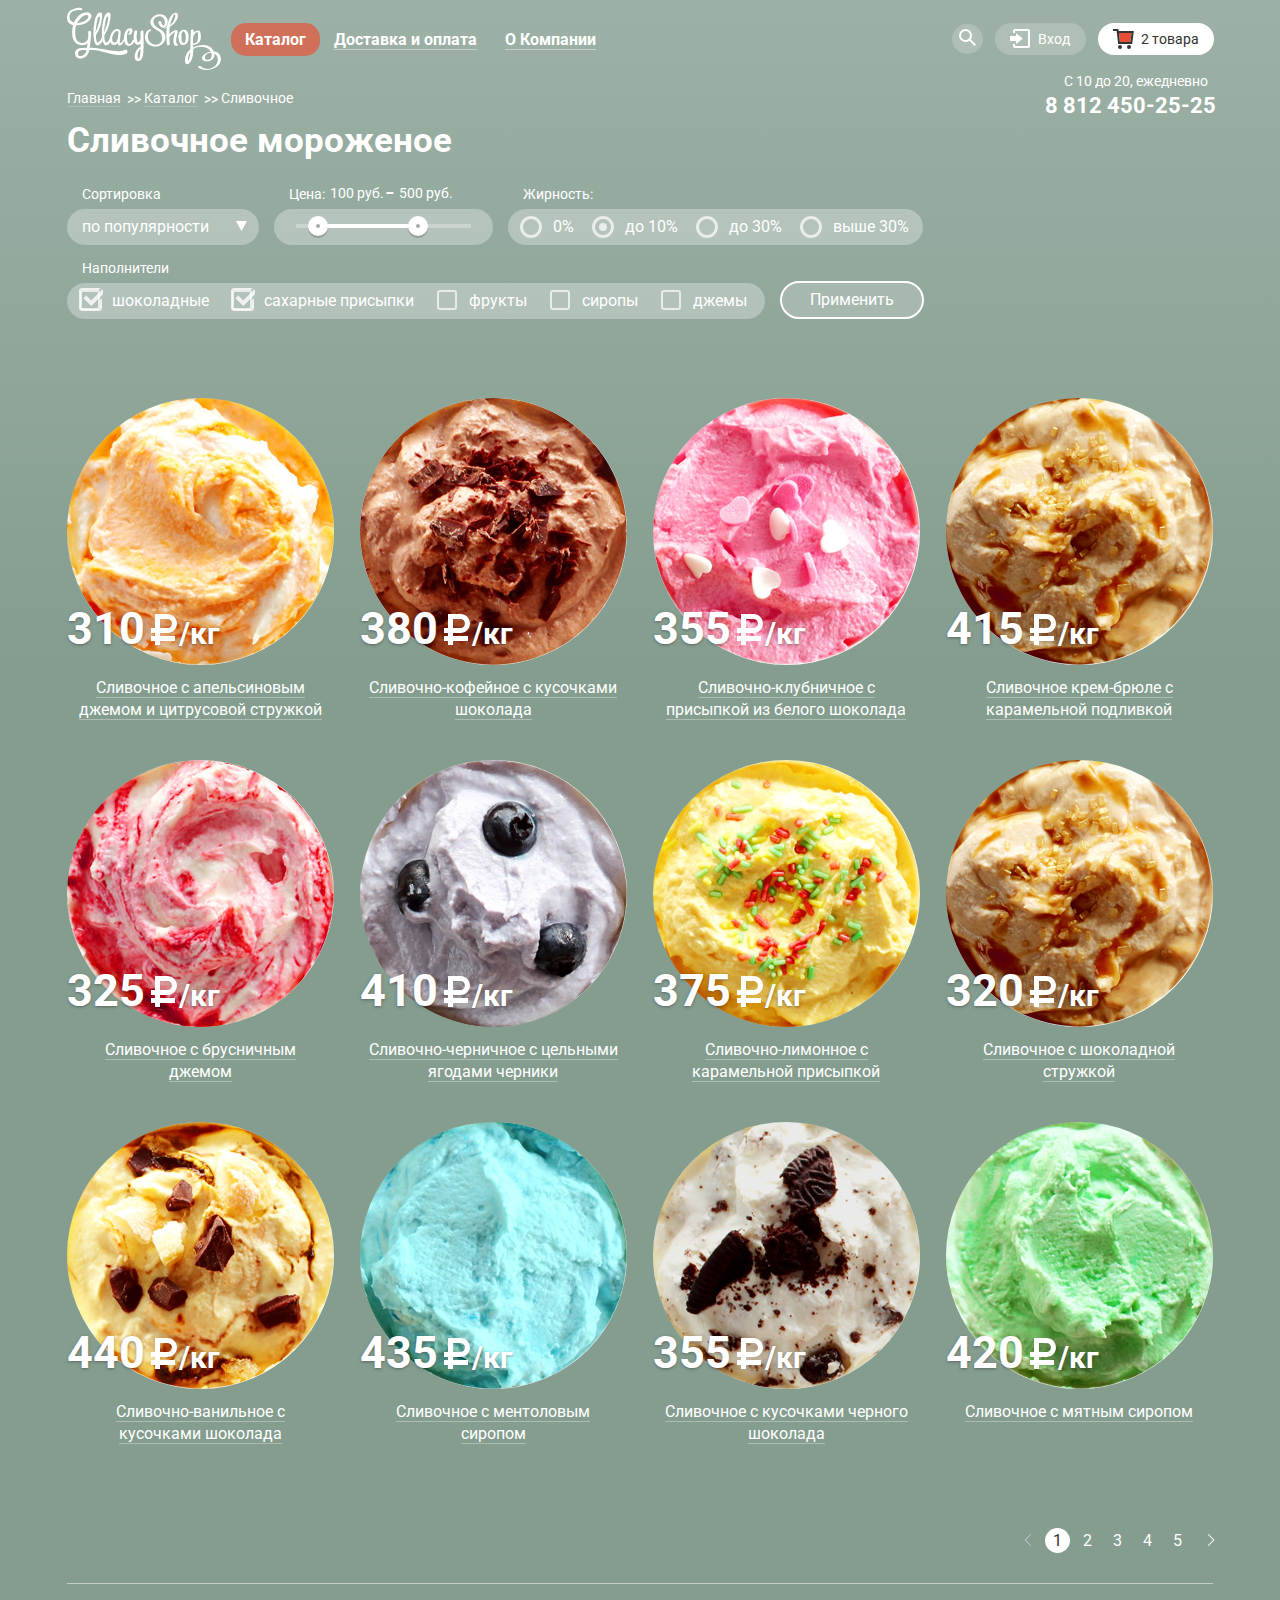
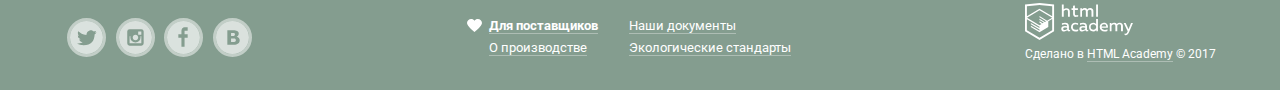
==== commit c69eb3a0: "Правка после предзащиты" ====
--- a/catalog.html
+++ b/catalog.html
@@ -5,13 +5,13 @@
     <title>HTML Academy: Глейси</title>
     <link href="https://fonts.googleapis.com/css?family=Roboto:400,700&amp;subset=cyrillic" rel="stylesheet">
     <link rel="stylesheet" href="css/normalize.css">
-    <link rel="stylesheet" href="css/style.css">
+    <link rel="stylesheet" href="css/style.min.css">
   </head>
   <body>
     <div class="site-container catalog-page">
       <header class="navigation-block">
         <nav class="main-navigation">
-          <a class="navigation-block-logo catalog-logo" href="index.html">
+          <a class="navigation-block-logo catalog-logo" href="https://htmlacademy.ru/intensive/htmlcss">
             <img src="img/glassyshop_logo.svg" width="154" height="64" alt="GllacyShop логотип">
           </a>
           <div class="navigation-container catalog-navigation">
@@ -25,7 +25,7 @@
                     <p>Новинки</p>
                   </li>
                   <li class="pop-up-item">
-                    <a class="active" href="#">Сливочное</a>
+                    <a class="active" href="catalog.html">Сливочное</a>
                   </li>
                   <li class="pop-up-item">
                     <a href="#">Щербеты</a>
@@ -127,23 +127,11 @@
       </header>
       <main class="container">
         <div class="user-info has-breadcrumbs">
-          <ul class="breadcrumbs">
-            <li class="crumb">
-              <a href="index.html"> Главная </a>
-            </li>
-            <li class="crumb">
-              &#187;
-            </li>
-            <li class="crumb">
-              <a href="catalog.html"> Каталог </a>
-            </li>
-            <li class="crumb">
-              &#187;
-            </li>
-            <li class="crumb crumb-active">
-               Сливочное
-            </li>
-          </ul>
+          <div class="breadcrumbs">
+            <a class="breadcrumbs-item" href="#">Главная</a>
+            <a class="breadcrumbs-item" href="#">Каталог</a>
+            <a class="breadcrumbs-item breadcrumbs-item-current">Сливочное</a>
+          </div>
           <div class="main-contacts">
             <p> С 10 до 20, ежедневно </p>
             <p><a href="tel:+78124502525"> 8 812 450-25-25 </a></p>
@@ -169,8 +157,8 @@
               <fieldset class="ranges">
                 <legend class="price-controls">
                   <span class="range-label">Цена:</span>
-                    <label class="min-price"><input type="text" name="min-price" value="100 руб."></label>
-                    <label class="max-price"><input type="text" name="max-price" value="500 руб."></label>
+                  <label class="min-price"><input type="text" name="min-price" value="100 руб."></label>
+                  <label class="max-price"><input type="text" name="max-price" value="500 руб."></label>
                 </legend>
                 <div class="filters-background">
                   <div class="range-controls">
@@ -450,5 +438,6 @@
         </div>
       </footer>
     </div>
+    <script src="js/script.min.js"></script>
   </body>
 </html>
--- a/css/style.min.css
+++ b/css/style.min.css
@@ -0,0 +1 @@
+.main-navigation,.navigation-container{display:-webkit-box;display:-ms-flexbox}.last-cart-item .cart-item-title,.navigation-block-logo{-ms-flex-item-align:end;align-self:flex-end}.customer-menu,.find-field,.main-nav,.pop-up-menu{list-style:none}.button,.carousel-slide,.description,.fast-view,.main-contacts{text-align:center}body{margin:0;padding:0;font-family:Roboto,Arial,sans-serif;font-size:16px;line-height:22px;color:#fff}a{text-decoration:none}.visible-hidden{position:absolute;width:1px;height:1px;margin:-1px;border:0;padding:0;clip:rect(0 0 0 0);overflow:hidden}.site-container{background-color:#849d8f;background-repeat:no-repeat;background-position:center top;-webkit-transition:background-image .5s ease,background-color .5s ease;-o-transition:background-image .5s ease,background-color .5s ease;transition:background-image .5s ease,background-color .5s ease}.cart-button::before,.enter-menu-button::before,.full-cart .cart-button::before{background-repeat:no-repeat;background-position:0 0}.catalog-page{background-image:-webkit-gradient(linear,left top,left bottom,color-stop(1%,#9cb0a5),color-stop(40%,#849d8f));background-image:-webkit-linear-gradient(top,#9cb0a5 1%,#849d8f 40%);background-image:-o-linear-gradient(top,#9cb0a5 1%,#849d8f 40%);background-image:linear-gradient(to bottom,#9cb0a5 1%,#849d8f 40%)}.site-container::after,.site-container::before{content:"";visibility:hidden}.site-container::before{background-image:url(../img/ice_cream_slide2.png)}.site-container::after{background-image:url(../img/ice_cream_slide3.png)}.navigation-block{width:1200px;min-width:940px;margin:0 auto}.main-navigation{display:flex;height:77px;font-size:16px;line-height:18px}.navigation-block-logo{margin-right:10px;margin-left:27px;margin-bottom:2px;width:180px}.navigation-container{width:100%;margin-bottom:6px;display:flex;-webkit-box-pack:justify;-ms-flex-pack:justify;justify-content:space-between}.catalog-navigation{margin-bottom:4px}.main-nav{margin:0 0 -3px;padding:0;width:385px;display:-webkit-box;display:-ms-flexbox;display:flex;-webkit-box-align:center;-ms-flex-align:center;align-items:center}.main-nav-item{padding-top:16px;padding-bottom:12px}.navigation-label{border-bottom:1px solid rgba(255,255,255,.4)}.main-nav-item>a{padding:7px 14px;color:#fff;font-weight:700}.main-nav-item>.active{background-color:#d07058;border-radius:15px}.active span{border-bottom:none}.main-nav-item>a:focus,.main-nav-item>a:hover{border:none;border-radius:20px;color:#333;background-color:#f7f6f3}.main-nav-item>a:active{background-color:rgba(234,234,234,1);-webkit-box-shadow:inset 0 2px 1px 0 #696969;box-shadow:inset 0 2px 1px 0 #696969}.catalog-item{position:relative}.catalog-item:hover .pop-up-menu{display:block}.pop-up-menu{position:absolute;top:45px;left:-6px;z-index:1;display:none;min-width:143px;margin:0;padding:0;border-radius:5px;background-color:#f8f7f4}.pop-up-menu a,.pop-up-menu p{display:block;color:#323232;font-size:14px;line-height:16px}.pop-up-menu p{margin:0;padding:10px 0 12px 19px;font-weight:700;border-bottom:1px solid #d1d0ce}.pop-up-menu a{padding:9px 0 6px 19px;font-weight:400;border:none}.pop-up-item .active{color:#fff;background-color:#d07058}.pop-up-item a:focus,.pop-up-item a:hover{background-color:rgba(208,112,88,.2)}.pop-up-item a:active{background-color:rgba(208,112,88,.5)}.pop-up-menu li:last-child{margin-bottom:8px}.customer-menu{display:-webkit-box;display:-ms-flexbox;display:flex;-ms-flex-wrap:wrap;flex-wrap:wrap;-webkit-box-align:center;-ms-flex-align:center;align-items:center;margin:0;padding:0;width:310px}.customer-menu li:not(:last-child){margin-right:12px}.customer-menu>li:first-child{margin-left:22px}.cart-button,.enter-menu-button,.find-button{padding:8px 35px;border-radius:20px;font-size:14px;line-height:16px;color:#fff;background-color:rgba(255,255,255,.2)}.cart-button:focus,.cart-button:hover,.enter-menu-button:focus,.enter-menu-button:hover,.find-button:focus,.find-button:hover{color:#323232;background-color:rgba(255,255,255,1)}.find-menu{position:relative;margin-bottom:3px;padding-top:16px;padding-bottom:12px}.find-menu a{padding:7px;border-radius:50%}.find-menu svg{position:relative;top:2px}.find-button{width:33px;height:33px}.find-menu:hover .find-field{display:block}.find-field{position:absolute;right:0;top:47px;display:none;margin:0;padding:20px 15px;border-radius:5px;background-color:#f8f7f4}.find-field input{width:300px;padding:9px;border:1px solid #d3d3d3;border-radius:5px;font:inherit;background-color:#fff;color:#323232}.find-field input:-moz-placeholder,.find-field input:-ms-input-placeholder,.find-field input::-moz-placeholder,.find-field input::-webkit-input-placeholder{color:#999}.find-field input:hover{padding:8px;border:2px solid rgba(154,154,154,.52);color:#323232}.find-field input:focus{padding:8px;border:2px solid rgba(46,136,228,.52);color:#323232}.find-button:focus path,.find-button:hover path{fill:#000}.enter-menu{position:relative;padding-top:16px;padding-bottom:12px}.enter-menu-button{padding-right:16px}.cart-button,.enter-menu-button{position:relative;padding-left:43px}.cart-button{padding-right:15px}.cart-button::before,.enter-menu-button::before{content:"";position:absolute;top:6px;left:15px;width:21px;height:21px}.cart-content,.enter-menu-form{top:45px;z-index:1;list-style:none}.enter-menu-button::before{background-image:url(../img/icon_enter.svg)}.cart-button::before{background-image:url(../img/icon_cart_empty.svg)}.empty-cart .cart-button{padding-right:33px}.full-cart .cart-button::before{padding-top:16px;padding-bottom:12px;background-image:url(../img/icon_cart_full.svg)}.enter-menu-button:focus::before,.enter-menu-button:hover::before{background-image:url(../img/icon_enter_black.svg)}.cart-button:focus::before,.cart-button:hover::before{background-image:url(../img/icon_cart_black.svg)}.full-cart>a{color:#323232;background-color:rgba(255,255,255,1)}.full-cart a:focus::before,.full-cart a:hover::before{background-image:url(../img/icon_cart_full.svg)}.enter-menu:hover .enter-menu-form{display:block}.enter-menu-form{position:absolute;right:-3px;display:none;margin:0;padding:20px;border-radius:5px;background:#f8f7f4}.enter-menu-item{margin:0 0 20px;padding:0}.enter-menu-form input{width:212px;padding:12px;font:inherit;color:#323232;background-color:#fff;border:1px solid #d3d3d3;border-radius:5px}.enter-menu-form input:-moz-placeholder,.enter-menu-form input:-ms-input-placeholder,.enter-menu-form input::-moz-placeholder,.enter-menu-form input::-webkit-input-placeholder{color:#999}.enter-menu-form input:focus{border:2px solid rgba(46,136,228,.52);padding:11px;color:#323232}.enter-menu-form input:hover{border:2px solid rgba(154,154,154,.52);padding:11px;color:#323232}.enter-menu-form-forgot,.enter-menu-form-sin-up{display:block;font-size:13px;line-height:24px;color:#323232;text-decoration:underline;background:0 0}.special-chocolate-chips,.special-rasberry{background-position:50% 50%;background-repeat:no-repeat;background-size:cover}.enter-menu-form-forgot:focus,.enter-menu-form-forgot:hover,.enter-menu-form-sin-up:active,.enter-menu-form-sin-up:focus .enter-menu-form-forgot:active,.enter-menu-form-sin-up:hover{color:#ffbc9e}.user-links-container{display:-webkit-box;display:-ms-flexbox;display:flex;-webkit-box-orient:horizontal;-webkit-box-direction:reverse;-ms-flex-direction:row-reverse;flex-direction:row-reverse;-webkit-box-pack:justify;-ms-flex-pack:justify;justify-content:space-between;-webkit-box-align:start;-ms-flex-align:start;align-items:flex-start}.cart-content>li,.catalog-card,.feedback,.footer-documents,.special>div{-webkit-box-orient:vertical;-webkit-box-direction:normal}.user-links{margin:0 0 0 17px}.button.enter-menu{padding:10px 23px;border-radius:20px;font-size:18px;line-height:24px;font-weight:700}.cart-content,.cart-item{font-size:13px;color:#323232}.cart{padding-top:16px;padding-bottom:12px}.full-cart{position:relative}.full-cart:hover .cart-content{display:block}.cart-content{position:absolute;right:0;display:none;margin:0;padding:10px 15px;width:510px;border-radius:5px;line-height:16px;background-color:#f8f7f4}.cart-content>li,.cart-item{display:-webkit-box;display:-ms-flexbox}.cart-content>li{display:flex;-ms-flex-direction:column;flex-direction:column}.cart-table{margin:0;padding:0;width:520px;min-height:107px;list-style:none}.cart-item{position:relative;min-height:51px;line-height:16px;display:flex;-webkit-box-align:center;-ms-flex-align:center;align-items:center}.cart-item a{display:-webkit-box;display:-ms-flexbox;display:flex;color:#323232}.last-cart-item{padding-bottom:17px;border-bottom:1px solid #cacac7}.delete-cart-item{position:absolute;left:-2px;top:25px;width:9px;height:9px;font-size:0;background-color:transparent;border:0;cursor:pointer}.delete-cart-item::after,.delete-cart-item::before{content:"";position:absolute;top:0;left:0;width:14px;height:1px;background-color:#231f20}.delete-cart-item::before{-webkit-transform:rotate(45deg);-ms-transform:rotate(45deg);transform:rotate(45deg)}.delete-cart-item::after{-webkit-transform:rotate(-45deg);-ms-transform:rotate(-45deg);transform:rotate(-45deg)}.cart-item-img{margin-right:14px;margin-left:25px}.cart-item-title{display:block;width:217px}.cart-item-cost,.cart-item-title{margin-right:30px}.cart-item-cost b{font-size:13px;line-height:16px;color:#999;font-weight:500}.cart-cost{min-height:47px}.cart-cost span{margin-right:14px;margin-left:auto;font-size:15px;line-height:18px;color:#323232;font-weight:700}.cart-order-button{-ms-flex-item-align:end;align-self:flex-end;padding:10px 15px;margin-bottom:10px;font-size:18px;line-height:24px;font-weight:700}.container{-webkit-box-sizing:border-box;box-sizing:border-box;width:1200px;min-width:940px;margin:0 auto;padding:0 27px}.container h1{margin-top:2px;margin-bottom:25px;padding:0;font-size:35px;line-height:41px}.work-time{margin-top:-8px;margin-bottom:30px}.user-info{display:-webkit-box;display:-ms-flexbox;display:flex;-webkit-box-align:center;-ms-flex-align:center;align-items:center;-webkit-box-pack:justify;-ms-flex-pack:justify;justify-content:space-between;margin:0;padding:0;font-size:14px;line-height:14px}.main-contacts a{font-size:22px;line-height:24px;font-weight:700;color:#fff}.contact-info a:active,.contact-info a:focus,.contact-info a:hover,.user-info a:active,.user-info a:focus,.user-info a:hover{color:#ffbc9e}.no-breadcrumbs{-webkit-box-pack:end;-ms-flex-pack:end;justify-content:flex-end}.no-breadcrumbs .main-contacts{padding-top:4px}.has-breadcrumbs .main-contacts{margin-top:-3px;margin-right:-25px}.main-contacts p{margin:0;padding:0}.main-contacts p:first-of-type{margin-bottom:6px;padding-left:10px}.carousel-slide{width:1105px;margin:0 auto;padding:275px 20px 0;position:relative;color:#fff}.carousel-slide-list{margin:0;padding:0;list-style:none}.slide-title{width:700px;margin:0 auto 28px;font-size:60px;line-height:60px;font-weight:800}.carousel-slide-controls{position:absolute;bottom:20px;left:0;z-index:20;font-size:0}.carousel-slide-controls label{display:inline-block;width:17px;height:17px;margin-right:8px;vertical-align:top;background-color:transparent;border:2px solid #fff;border-radius:50%;cursor:pointer}.slide{display:none}.carousel-slide-controls label:hover{background-color:rgba(255,255,255,.4)}#product-1:checked~.site-container #slide1,#product-2:checked~.site-container #slide2,#product-3:checked~.site-container #slide3{display:block}#product-1:checked~.site-container label[for=product-1],#product-2:checked~.site-container label[for=product-2],#product-3:checked~.site-container label[for=product-3]{background-color:#fff}#product-1:checked~.site-container{background-color:#849d8f;background-image:url(../img/ice_cream_slide1.png)}#product-2:checked~.site-container{background-color:#8996a6;background-image:url(../img/ice_cream_slide2.png)}#product-3:checked~.site-container{background-color:#9d8b84;background-image:url(../img/ice_cream_slide3.png)}.slide-button{padding:12px 44px;font-weight:600;font-size:31px;line-height:41px}.button{display:inline-block;color:#fff;vertical-align:top;text-decoration:none;text-shadow:0 2px 5px rgba(160,32,11,.76);background-color:#f26843;background-image:-webkit-gradient(linear,left top,left bottom,from(#f26843),to(#e74a35));background-image:-webkit-linear-gradient(top,#f26843 0,#e74a35 100%);background-image:-o-linear-gradient(top,#f26843 0,#e74a35 100%);background-image:linear-gradient(to bottom,#f26843 0,#e74a35 100%);border-radius:30px;-webkit-box-shadow:0 1px 1px rgba(172,16,0,1);box-shadow:0 1px 1px rgba(172,16,0,1);border:none;cursor:pointer}.special,.special>div{display:-webkit-box;display:-ms-flexbox}.price,.weight{text-shadow:0 1px 3px rgba(49,50,53,.5)}.button:focus,.button:hover{background-color:#ed705e;background-image:-webkit-gradient(linear,left top,right top,from(#ed705e),to(#f58669));background-image:-o-linear-gradient(left,#ed705e 0,#f58669 100%);background-image:linear-gradient(90deg,#ed705e 0,#f58669 100%);background-image:-webkit-linear-gradient(90deg,#ed705e 0,#f58669 100%);background-image:-ms-linear-gradient(90deg,#ed705e 0,#f58669 100%);-webkit-box-shadow:0 2px 0 0 rgba(172,16,0,1);box-shadow:0 2px 0 0 rgba(172,16,0,1)}.button:active{background-color:#e74a35;background-image:-webkit-linear-gradient(90deg,#e74a35 0,#f26843 100%);background-image:-ms-linear-gradient(90deg,#e74a35 0,#f26843 100%);-webkit-box-shadow:inset 0 2px 2px 0 rgba(148,39,24,1);box-shadow:inset 0 2px 2px 0 rgba(148,39,24,1)}.special{padding:13px 0 0;display:flex;-webkit-box-pack:justify;-ms-flex-pack:justify;justify-content:space-between;font-weight:700}.special>div{display:flex;-ms-flex-direction:column;flex-direction:column;width:560px;min-height:206px;padding-bottom:23px;border-radius:15px;font-size:18px;line-height:22px;color:#fff}.feedback-submit,.special .button{-ms-flex-item-align:end;align-self:flex-end}.special p{margin:0;padding:15px 25px 0 18px}.offer-lead{padding-top:16px;padding-bottom:13px;font-size:35px;line-height:41px}.special-rasberry{background-color:#b20026;background-image:url(../img/rasberry.jpg)}.special-chocolate-chips{background-color:#4d2811;background-image:url(../img/chocolate_chips.jpg)}.advantages,.serving{background-size:auto}.special .button{margin-right:22px;margin-top:45px;padding:12px 23px}.info-stend,.main-footer{-webkit-box-pack:justify}.special .want-chocolate{padding:11px 21px}.products{padding-top:40px;min-height:363px}.description a{color:#fff;border-bottom:1px solid #adbdb4}.description a:active,.description a:focus,.description a:hover{color:#ffbc9e;border-bottom-color:#ffbc9e}.advantages{min-height:256px;margin:0;padding:24px 20px;border-radius:15px;color:#323232;background-color:#f1e8d5;background-image:url(../img/waffle_background.jpg);background-position:top left;background-repeat:repeat}.map,.serving{background-repeat:no-repeat}.advantages-text{margin:0;padding:0;font-size:24px;line-height:30px;font-weight:500}.info-stend{padding:0;margin:40px 0;min-height:220px;display:-webkit-box;display:-ms-flexbox;display:flex;-ms-flex-pack:justify;justify-content:space-between}.distribution,.serving{width:560px;padding-bottom:22px;border-radius:15px}.distribution{width:549px;padding-bottom:22px}.serving{margin-right:auto;color:#323232;background-color:#fff;background-image:url(../img/strawberry_background.jpg);background-position:17% 39%}.serving h3{margin:23px 0 0 20px;font-size:16px;line-height:22px}.more-information{display:block;width:52%;margin-left:20px;margin-top:4px;font-size:24px;line-height:30px;color:#323232;font-weight:700;text-decoration:underline}.main-footer,.map{display:-webkit-box;display:-ms-flexbox}.info-stend a:active,.info-stend a:focus,.info-stend a:hover{color:#e84d37;border-bottom-color:#f9cdc4}.distribution{color:#323232;background-color:#f8f7f4;border:5px solid #fe9e90;-webkit-border-image:url(../img/bg_distribution.svg) 5 round round;-o-border-image:url(../img/bg_distribution.svg) 5 round round;border-image:url(../img/bg_distribution.svg) 5 round round}.distribution p{margin:30px 20px;color:#5a5a5a}.distribution form{margin-left:21px;padding-top:5px}.distribution input[type=email]{font:inherit;color:#323232;background-color:#fff;border:1px solid #d3d3d3;border-radius:5px;padding:10px 13px;width:339px}.distribution input:-moz-placeholder,.distribution input:-ms-input-placeholder,.distribution input::-moz-placeholder,.distribution input::-webkit-input-placeholder{color:#999}.distribution input[type=email]:focus{border:2px solid rgba(46,136,228,.52);padding:9px 12px;color:#323232}.distribution input[type=email]:hover{border:2px solid rgba(154,154,154,.52);padding:9px 12px;color:#323232}.distribution-button{font-size:18px;line-height:24px;padding:9px 18px;margin-left:7px;margin-top:-1px}.map{height:427px;margin:0 -27px 1px;display:flex;-webkit-box-pack:end;-ms-flex-pack:end;justify-content:flex-end;-webkit-box-align:center;-ms-flex-align:center;align-items:center;position:relative;color:#323232;background-color:#c7c6c5;background-image:url(../img/big_map.jpg);background-position:50% 50%;background-size:cover}.map-legend{position:absolute;top:62px;right:28px;width:252px;padding-top:27px;padding-left:25px;padding-right:24px;border-radius:15px;font-size:14px;line-height:20px;background-color:#fff}.left li:first-of-type::before,.social::before{content:"";position:absolute;top:10px;background-repeat:no-repeat;background-position:0 0}.map-legend-address{margin:0;padding:0}.map-legend-contacts{margin:16px 0 0;padding:0}.map-legend strong{display:block;margin-top:4px;font-size:18px;line-height:24px}.map-legend-mini{font-weight:400;font-size:14px;line-height:20px;color:#323232;width:150px}.feedback-form-button{margin-top:25px;margin-bottom:32px;padding:10px 28px;font-size:18px;line-height:24px}.main-footer{width:1146px;margin:0 auto;padding:28px 0 27px;display:flex;-ms-flex-pack:justify;justify-content:space-between;-webkit-box-align:center;-ms-flex-align:center;align-items:center;border-top:1px solid rgba(255,255,255,.5);font-size:14px;line-height:18px}.footer-about,.footer-social{display:-webkit-box;display:-ms-flexbox;list-style:none}.social-wrapper{width:185px;max-width:185px}.footer-social{margin:0;padding:0;display:flex;-webkit-box-pack:justify;-ms-flex-pack:justify;justify-content:space-between}.footer-about{display:flex;width:345px;margin-top:-10px;font-size:13px;line-height:18px}.footer-documents{margin:0;padding:0;display:-webkit-box;display:-ms-flexbox;display:flex;-ms-flex-direction:column;flex-direction:column;list-style:none}.footer-documents li:first-of-type{margin-top:8px}.footer-documents li:last-of-type{padding-top:4px}.social-button{display:block;width:33px;height:33px;border:3px solid rgba(255,255,255,.5);border-radius:50%}.filter-option,.price-controls,.price-controls label,.select{display:inline-block;vertical-align:top}.social-button:active,.social-button:hover{border:3px solid rgba(255,255,255,.7)}.social-button .icon-path{fill:#fff;opacity:.7}.social-button:focus .icon-path,.social-button:hover .icon-path{opacity:1}.social-button:active .icon-path{fill:#e6ebe9}.copyright,.footer-documents a,.footer-social a{color:#fff}.copyright,.footer-documents a{border-bottom:1px solid #adbdb4}.copyright.active,.copyright:hover,.footer-documents a:active,.footer-documents a:focus .copyright:focus,.footer-documents a:hover{color:#ffbc9e;border-bottom-color:#ffbc9e}.social::before{width:60px;height:60px}a.bold-href{font-weight:700}.left li:first-of-type::before{left:-22px;width:15px;height:15px;background-image:url(../img/icon_heart.svg)}.modal-feedback input:focus,.modal-feedback textarea:focus{border:2px solid #c7c6c5}.feedback-submit{padding:10px 25px}.modal-feedback h2{margin:0 0 25px;padding:0;font-size:24px;line-height:28px;color:#323232}.breadcrumbs-item{position:relative;margin-right:20px;font-size:14px;line-height:16px;color:#fff;border-bottom:1px solid rgba(255,255,255,.2);text-decoration:none}.breadcrumbs-item:not(:last-child):active,.breadcrumbs-item:not(:last-child):hover{color:#ffbc9e;border-bottom:1px solid rgba(249,172,159,.3)}.breadcrumbs-item:not(:last-child)::after{content:">>";position:absolute;top:1px;right:-20px;color:#fff}.breadcrumbs-item-current{border-style:none}.filters{margin-bottom:39px}.filters fieldset{margin:0 15px 0 0;padding:0;border:none}.filters legend{margin-left:15px;margin-bottom:7px;font-size:14px;line-height:16px;color:#fff}.filters input{font-size:16px;line-height:18px;color:#fff}.filters input:-moz-placeholder,.filters input:-ms-input-placeholder,.filters input::-moz-placeholder,.filters input::-webkit-input-placeholder{color:#999}.filters-sorting{padding-right:25px;color:#fff;background-color:transparent;border:none;-webkit-appearance:none;-moz-appearance:none;appearance:none}.filters-sorting:focus,.filters-sorting:hover{color:#323232}.filters-sorting:focus+.icon-down path,.filters-sorting:hover+.icon-down path{fill:#323232}.filters-background{padding:7px 12px;background-color:rgba(255,255,255,.3);border-radius:25px}.select{position:relative;padding:7px 8px 7px 15px}.icon-down{position:absolute;right:12px;top:12px;z-index:1;pointer-events:none;-webkit-box-sizing:border-box;box-sizing:border-box}.price-controls{position:relative}.price-controls label{font-size:14px;line-height:16px;cursor:pointer}.price-controls input{width:55px;margin:0;font-size:14px;line-height:16px;background:0 0;border:none}.max-price,.min-price{width:60px;margin-right:6px;margin-top:-2px}.price-controls::after{content:"";position:absolute;top:45%;left:58%;width:7px;height:2px;background:#fff;-webkit-transform:translate(-50%,-50%);-ms-transform:translate(-50%,-50%);transform:translate(-50%,-50%)}.ranges{position:relative;width:215px}.ranges .filters-background{width:195px;height:20px}.range-controls{position:absolute;bottom:17px;left:17px}.scale{width:175px;height:4px;background:rgba(255,255,255,.3);margin-left:5px}.bar{width:103px;height:4px;background:#fff;margin-left:25px}.range-toggle{position:absolute;top:-8px;width:4px;height:4px;background:#ababab;border:8px solid #fff;border-radius:50%;-webkit-box-shadow:0 2px 1px 0 rgba(0,1,1,.2);box-shadow:0 2px 1px 0 rgba(0,1,1,.2);cursor:pointer}.range-toggle-min{left:17px}.range-toggle-max{right:43px}.range-toggle:hover{width:6px;height:6px;cursor:pointer}.filters-background ul{padding:0;margin:0;list-style:none}.filter-option{padding-left:33px;padding-right:14px}.filter-option label{position:relative;display:block;cursor:pointer;-webkit-user-select:none;-moz-user-select:none;-ms-user-select:none;user-select:none}.checkbox-filter+label::before,.checkbox-filter:checked+label::after,.radio-filter+label::before,.radio-filter:checked+label::after{position:absolute;content:""}.radio-filter+label::before{left:-33px;top:0;width:16px;height:16px;border:3px solid rgba(255,255,255,.7);border-radius:50%}.radio-filter:focus+label::before,.radio-filter:hover+label::before{border-color:rgba(255,255,255,1)}.radio-filter:checked+label::after{top:7px;left:-26px;width:8px;height:8px;background-color:rgba(255,255,255,.7);border-radius:50%}.radio-filter:checked:focus+label::after,.radio-filter:checked:hover+label::after{background-color:rgba(255,255,255,1)}.fillers{margin-right:15px}.fillers .filters-background{padding-right:0}.checklist{padding-right:18px;padding-left:33px}.checklist input,.filter-option input{display:none}.advantages-list,.pagination-list{display:-webkit-box;display:-ms-flexbox;list-style:none}.checkbox-filter+label::before{left:-32px;top:0;width:16px;height:16px;border:2px solid rgba(255,255,255,.7);border-radius:3px}.checkbox-filter:hover+label::before{border-color:rgba(255,255,255,1)}.checkbox-filter:checked+label::after{top:-2px;left:-33px;width:24px;height:24px;background-image:url(../img/checkbox-on.svg);background-repeat:no-repeat;background-position:0 0;opacity:.8}.checkbox-filter:checked:focus+label::after,.checkbox-filter:checked:hover+label::after{opacity:1}.filters-submit{-ms-flex-item-align:end;align-self:flex-end;padding:8px 28px;border:2px solid #fff;border-radius:25px;color:#fff;background-color:rgba(255,255,255,.2);cursor:pointer}.filters-submit:focus,.filters-submit:hover{color:#323232;background-color:rgba(255,255,255,1)}.filters-submit:active{padding:10px 30px;color:#323232;background-color:rgba(234,234,234,1);border:none;-webkit-box-shadow:inset 0 2px 1px 0 #696969;box-shadow:inset 0 2px 1px 0 #696969}.pagination-list{margin:0 -15px 0 0;padding:0 0 31px;height:56px;display:flex;-webkit-box-pack:end;-ms-flex-pack:end;justify-content:flex-end;-webkit-box-align:end;-ms-flex-align:end;align-items:flex-end}.pagination-item a{padding:3px 8px;border-radius:50%;font-size:16px;line-height:18px;color:#fff}.active a{color:#323232;background-color:#fff}.pagination-item a:focus,.pagination-item a:hover{background-color:rgba(255,255,255,.4)}.pagination-item a:active{background-color:rgba(255,255,255,1);color:#323232}.pagination-item{margin-right:5px}.pagination-item:last-of-type{margin-left:4px}.prev_page svg{-webkit-transform:rotate(180deg);-ms-transform:rotate(180deg);transform:rotate(180deg)}.disabled:focus,.disabled:hover{background:0 0}.advantages-list li::before,.value::after{background-repeat:no-repeat;background-position:0 0}.advantages-list{margin:0;padding:0;display:flex;-ms-flex-wrap:wrap;flex-wrap:wrap;-ms-flex-pack:distribute;justify-content:space-around}.advantages-list li{position:relative;width:50%;margin-bottom:2px}.advantages-list p{margin:20px 0 0;padding-left:56px;padding-right:10px}.advantage-farm p,.advantage-thermo p{padding-left:70px}.advantages-list li::before{content:"";position:absolute;top:8px;left:0;width:60px;height:60px}.advantages-list .advantage-ice-cream::before{background-image:url(../img/icon_ice_cream.svg)}.advantages-list .advantage-farm::before{left:12px;background-image:url(../img/icon_cow.svg)}.advantages-list .advantage-ingredient::before{background-image:url(../img/icon_leath.svg)}.advantages-list .advantage-thermo::before{left:12px;background-image:url(../img/icon_temperature.svg)}.left{position:relative;margin-left:23px;margin-right:31px}.footer-copyright{width:215px;margin-right:-27px;margin-top:-10px}.footer-copyright p{margin:0;padding:0;font-size:12px;line-height:18px}.main-contacts{width:215px;height:100%;margin-right:-25px}.filters-first-row,.filters-second-row{display:-webkit-box;display:-ms-flexbox;display:flex}.filters-first-row{margin-bottom:15px}.sort{margin-right:17px}.ranges .legend{margin-left:11px;margin-bottom:5px}.ranges .filters-background{padding:8px 12px}.fat-level .legend{margin-left:14px}.fat-level .filters-background{padding-right:0}.catalog{display:-webkit-box;display:-ms-flexbox;display:flex;-ms-flex-wrap:wrap;flex-wrap:wrap;-webkit-box-pack:justify;-ms-flex-pack:justify;justify-content:space-between;margin:0;padding:0;list-style:none}.catalog-preview-list{margin-bottom:12px}.catalog-card{position:relative;width:267px;min-height:324px;margin-bottom:38px;display:-webkit-box;display:-ms-flexbox;display:flex;-webkit-box-pack:end;-ms-flex-pack:end;justify-content:flex-end;-ms-flex-direction:column;flex-direction:column}.best-offers::before,.fast-view,.price,.value::after{position:absolute}.catalog-preview{width:267px;height:267px;margin-bottom:14px;border-radius:50%;z-index:9}.catalog-preview-list .catalog-preview{margin-bottom:12px}.price,.value{margin:0;font-size:45px;line-height:45px;font-weight:700}.price{bottom:66px;z-index:9}.value{padding-right:35px}.value::after{content:url(../img/ruble.svg);top:4px;right:40px;width:31px;height:36px}.weight{margin-left:-12px;font-size:30px;line-height:45px}.description{margin:0;min-height:45px;padding-left:6px;padding-right:7px;z-index:9}.fast-view{bottom:-55px;left:30px;display:none;padding:10px 20px;font-size:18px;line-height:24px;font-weight:700;color:#fff;cursor:pointer}.catalog-card::after{position:absolute;content:"";left:-13px;top:-8px;width:293px;height:405px;border-radius:5px}.best-offers::before{content:"";top:0;z-index:15;width:60px;height:60px;background-image:url(../img/hit.svg);background-position:0 0}.catalog-card:focus>.fast-view,.catalog-card:hover>.fast-view{display:block;z-index:10}.catalog-card:focus::after,.catalog-card:hover::after{background-color:rgba(248,247,244,.2);-webkit-box-shadow:0 20px 20px 0 rgba(0,0,0,.4);box-shadow:0 20px 20px 0 rgba(0,0,0,.4);z-index:7}.catalog-card:focus,.catalog-card:hover{z-index:10}.modal{position:fixed;display:none;color:#323232;background-color:#f8f7f4}.modal-feedback{top:340px;left:50%;margin-left:-235px;width:425px;padding:25px;border-radius:15px}.modal-close{position:absolute;top:20px;right:20px;width:18px;height:20px;font-size:0;background-color:transparent;border:0;cursor:pointer}.modal-close::after,.modal-close::before{content:"";position:absolute;top:8px;width:18px;height:3px;background-color:#231f20}.modal-close::before{-webkit-transform:rotate(45deg);-ms-transform:rotate(45deg);transform:rotate(45deg)}.modal-close::after{-webkit-transform:rotate(-45deg);-ms-transform:rotate(-45deg);transform:rotate(-45deg)}.feedback{display:-webkit-box;display:-ms-flexbox;display:flex;-ms-flex-direction:column;flex-direction:column}.feedback-item{margin:0 0 20px;padding:0}.modal-feedback input,.modal-feedback textarea{padding:9px;font:inherit;color:#323232;background-color:#fff;border:1px solid #d3d3d3;border-radius:5px}.modal-feedback input:-moz-placeholder,.modal-feedback input:-ms-input-placeholder,.modal-feedback input::-moz-placeholder,.modal-feedback input::-webkit-input-placeholder{color:#999}.modal-feedback textarea:-moz-placeholder,.modal-feedback textarea:-ms-input-placeholder,.modal-feedback textarea::-moz-placeholder,.modal-feedback textarea::-webkit-input-placeholder{color:#999}.modal-feedback input:focus,.modal-feedback textarea:focus{border:2px solid rgba(46,136,228,.52);padding:8px;color:#323232}.modal-feedback input:hover,.modal-feedback textarea:hover{border:2px solid rgba(154,154,154,.52);padding:8px;color:#323232}.modal-feedback input[type=email],.modal-feedback input[type=text]{width:265px}.modal-feedback textarea{margin-bottom:25px;width:406px;resize:none}.button.feedback-submit{-ms-flex-item-align:end;align-self:flex-end;padding:10px 25px}.modal-mask{position:fixed;top:0;left:0;z-index:30;display:none;width:100%;height:100%;background-color:rgba(0,0,0,.4)}.show-modal,.visible{display:block}.show-modal{-webkit-animation:bounce .6s;animation:bounce .6s}.error-modal{-webkit-animation:shake .6s;animation:shake .6s}@-webkit-keyframes bounce{0%{-webkit-transform:translateY(-2000px);transform:translateY(-2000px)}70%{-webkit-transform:translateY(30px);transform:translateY(30px)}90%{-webkit-transform:translateY(-10px);transform:translateY(-10px)}100%{-webkit-transform:translateY(0);transform:translateY(0)}}@keyframes bounce{0%{-webkit-transform:translateY(-2000px);transform:translateY(-2000px)}70%{-webkit-transform:translateY(30px);transform:translateY(30px)}90%{-webkit-transform:translateY(-10px);transform:translateY(-10px)}100%{-webkit-transform:translateY(0);transform:translateY(0)}}@-webkit-keyframes shake{0%,100%{-webkit-transform:translateX(0);transform:translateX(0)}10%,30%,50%,70%,90%{-webkit-transform:translateX(-10px);transform:translateX(-10px)}20%,40%,60%,80%{-webkit-transform:translateX(10px);transform:translateX(10px)}}@keyframes shake{0%,100%{-webkit-transform:translateX(0);transform:translateX(0)}10%,30%,50%,70%,90%{-webkit-transform:translateX(-10px);transform:translateX(-10px)}20%,40%,60%,80%{-webkit-transform:translateX(10px);transform:translateX(10px)}}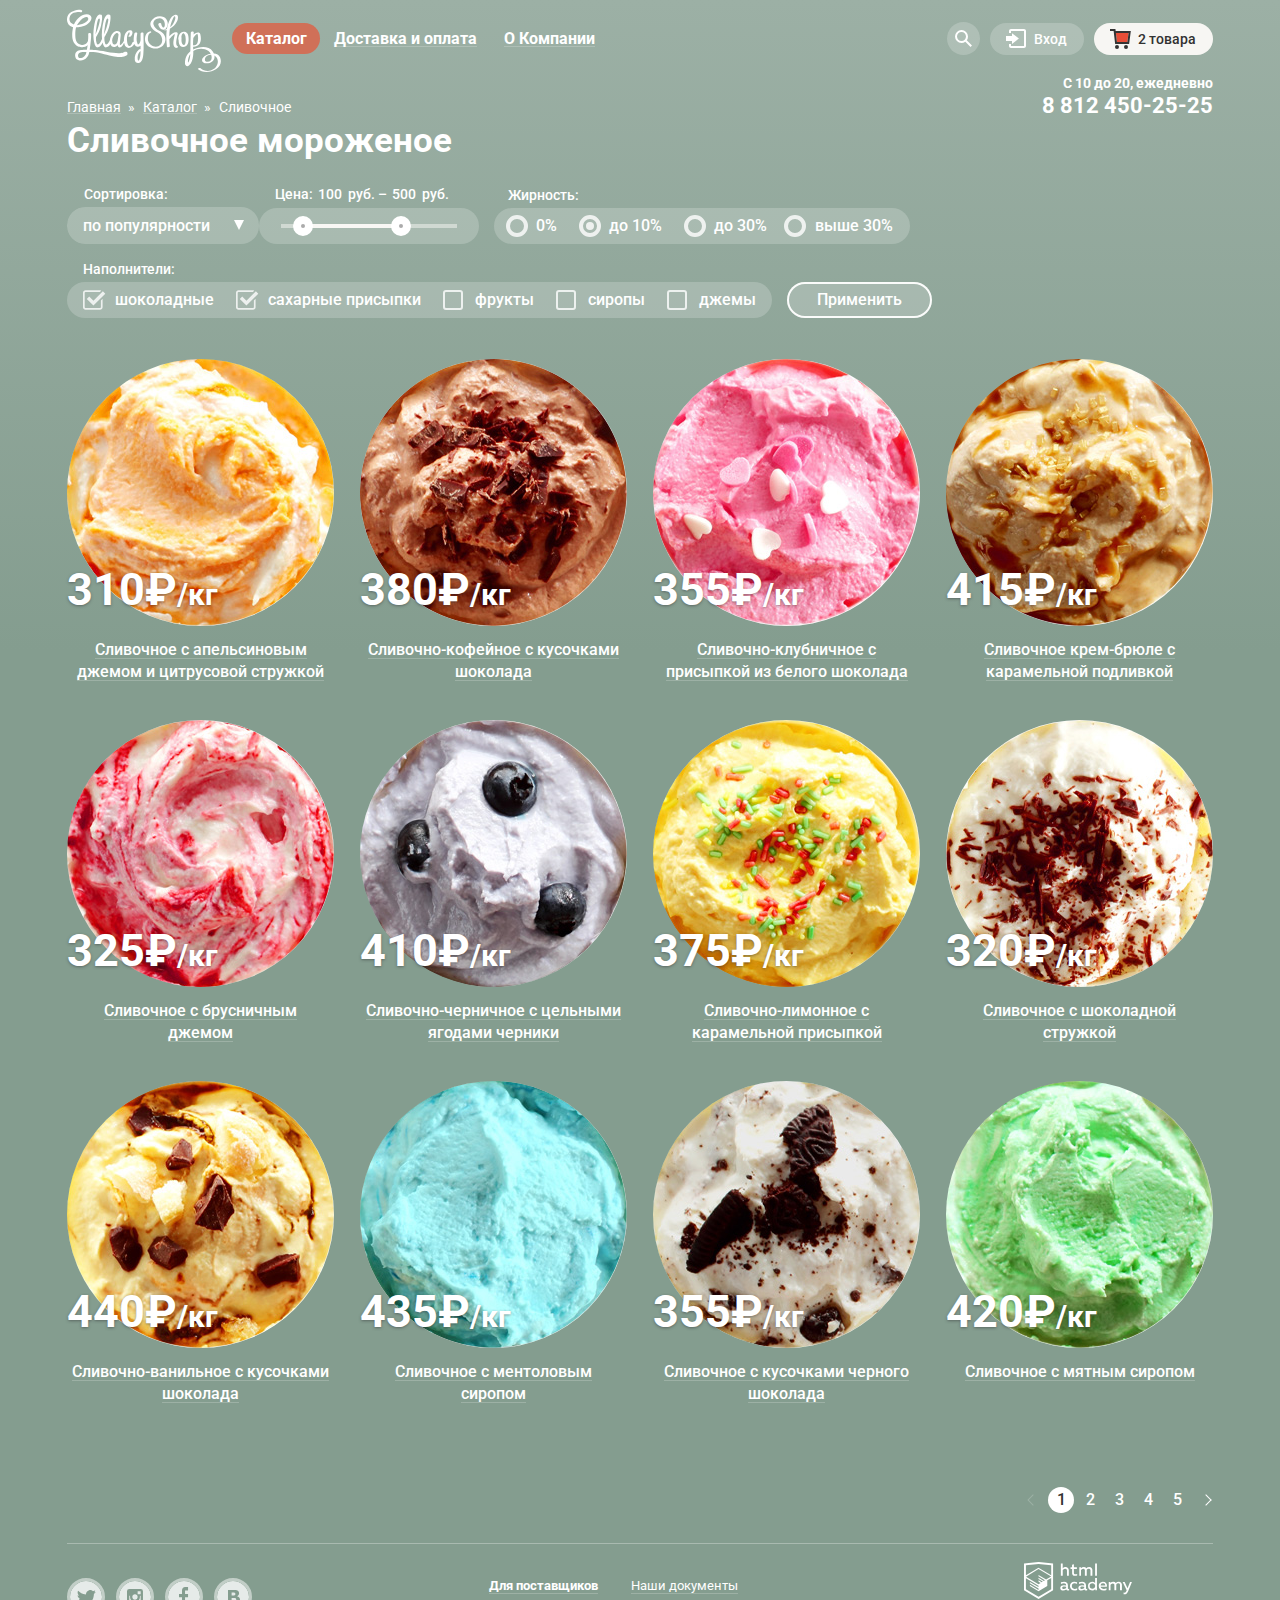
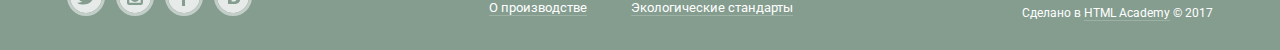
==== commit 1bfb8b88: "Правка после защиты" ====
--- a/catalog.html
+++ b/catalog.html
@@ -2,442 +2,427 @@
 <html lang="ru">
   <head>
     <meta charset="utf-8">
+    <meta name="format-detection" content="telephone=no">
     <title>HTML Academy: Глейси</title>
     <link href="https://fonts.googleapis.com/css?family=Roboto:400,700&amp;subset=cyrillic" rel="stylesheet">
     <link rel="stylesheet" href="css/normalize.css">
-    <link rel="stylesheet" href="css/style.min.css">
+    <link rel="stylesheet" href="css/style.css">
   </head>
-  <body>
-    <div class="site-container catalog-page">
-      <header class="navigation-block">
-        <nav class="main-navigation">
-          <a class="navigation-block-logo catalog-logo" href="https://htmlacademy.ru/intensive/htmlcss">
-            <img src="img/glassyshop_logo.svg" width="154" height="64" alt="GllacyShop логотип">
+  <body class="inner-page">
+  <header class="main-header container">
+    <nav class="main-navigation">
+      <a class="main-header-logo" href="index.html">
+        <img src="img/glassyshop_logo.svg" width="154" height="64" alt="Логотип магазина Глейси">
+      </a>
+      <ul class="site-navigation">
+        <li class="site-navigation-item site-navigation-current">
+          <a href="#">Каталог</a>
+          <ul class="catalog-submenu">
+            <li class="new-product">
+              <a href="#">Новинки</a>
+            </li>
+            <li class="catalog-submenu-current">
+              <a>Сливочное</a>
+            </li>
+            <li>
+              <a href="#">Щербеты</a>
+            </li>
+            <li>
+              <a href="#">Фруктовый лед</a>
+            </li>
+            <li>
+              <a href="#">Мелорин</a>
+            </li>
+          </ul>
+        </li>
+        <li class="site-navigation-item">
+          <a href="#">Доставка и оплата</a>
+        </li>
+        <li class="site-navigation-item">
+          <a href="#">О Компании</a>
+        </li>
+      </ul>
+      <ul class="user-navigation">
+        <li class="user-navigation-item">
+          <a class="user-search" href="#">
+            <span class="visually-hidden">Поиск по сайту</span>
+            <svg xmlns="http://www.w3.org/2000/svg" xmlns:xlink="http://www.w3.org/1999/xlink" width="17" height="17" viewBox="0 0 17 17"><path fill="#fff" d="M16.958 15.527L11.75 10.32A6.455 6.455 0 0 0 13 6.5 6.5 6.5 0 1 0 6.5 13a6.465 6.465 0 0 0 3.839-1.263l5.205 5.204 1.414-1.414zM6.5 11C4.019 11 2 8.981 2 6.5S4.019 2 6.5 2 11 4.019 11 6.5 8.981 11 6.5 11z"/></svg>
           </a>
-          <div class="navigation-container catalog-navigation">
-            <ul class="main-nav">
-              <li class="main-nav-item catalog-item">
-                <a class="active" href="catalog.html">
-                  <span class="navigation-label">Каталог</span>
-                </a>
-                <ul class="pop-up-menu">
-                  <li class="pop-up-item">
-                    <p>Новинки</p>
-                  </li>
-                  <li class="pop-up-item">
-                    <a class="active" href="catalog.html">Сливочное</a>
-                  </li>
-                  <li class="pop-up-item">
-                    <a href="#">Щербеты</a>
-                  </li>
-                  <li class="pop-up-item">
-                    <a href="#">Фруктовый лед</a>
-                  </li>
-                  <li class="pop-up-item">
-                    <a href="#">Мелорин</a>
-                  </li>
-                </ul>
-              </li>
-              <li class="main-nav-item">
-                <a href="#">
-                  <span class="navigation-label">Доставка и оплата</span>
-                </a>
-              </li>
-              <li class="main-nav-item">
-                <a href="#">
-                  <span class="navigation-label">О Компании</span>
-                </a>
-              </li>
-            </ul>
-            <ul class="customer-menu">
-              <li class="find-menu">
-                <a class="find-button" href="#">
-                  <span class="visible-hidden">Найти</span>
-                  <svg xmlns="http://www.w3.org/2000/svg" xmlns:xlink="http://www.w3.org/1999/xlink" width="17" height="17" viewBox="0 0 17 17"><path fill="#FFF" d="M16.958 15.527L11.75 10.32A6.455 6.455 0 0 0 13 6.5 6.5 6.5 0 1 0 6.5 13a6.465 6.465 0 0 0 3.839-1.263l5.205 5.204 1.414-1.414zM6.5 11C4.019 11 2 8.981 2 6.5S4.019 2 6.5 2 11 4.019 11 6.5 8.981 11 6.5 11z"/></svg>
-                </a>
-                <ul class="find-field">
-                  <li>
-                    <h2 class="visible-hidden">Поиск</h2>
-                    <form name="find" action="/echo" method="post" >
-                      <input type="text" name="find" placeholder="Что ищем?" aria-label="Поиск по сайту">
-                    </form>
-                  </li>
-                </ul>
-              </li>
-              <li class="enter-menu">
-                <a class="enter-menu-button" href="#">Вход</a>
-                <ul class="enter-menu-form">
-                  <li>
-                    <h2 class="visible-hidden">Личный кабинет</h2>
-                    <form name="enter-menu" action="/echo" method="post">
-                      <p class="enter-menu-item">
-                        <label for="email-user" class="visible-hidden">Email</label>
-                        <input type="email" required placeholder="Электронная почта" name="email-user" id="email-user">
-                      </p>
-                      <p class="enter-menu-item">
-                        <label for="password" class="visible-hidden">Пароль</label>
-                        <input type="password" required placeholder="Пароль" name="password" id="password">
-                      </p>
-                      <div class="user-links-container">
-                        <p class="user-links">
-                          <a href="#">Забыли пароль?</a>
-                          <a href="#">Новая регистрация</a>
-                        </p>
-                        <button class="button enter-menu" type="submit">Войти</button>
-                      </div>
-                    </form>
-                  </li>
-                </ul>
-              </li>
-              <li class="cart full-cart">
-                <a class="cart-button" href="#">2 товара</a>
-                <ul class="cart-content">
-                  <li>
-                    <h2 class="visible-hidden">Корзина</h2>
-                    <ul class="сart-table">
-                      <li class="cart-item">
-                        <button class="delete-cart-item" type="button">Удалить</button>
-                        <a href="catalog-item.html">
-                          <img class="cart-item-img" src="img/icon_product_1.jpg" width="32" height="32" alt="Пломбир с апельсиновым джемом">
-                          <span class="cart-item-title">Пломбир с апельсиновым джемом</span>
-                        </a>
-                        <span class="cart-item-cost">1,5 кг x <b>200 руб</b></span>
-                        <span class="cart-item-price">300 руб</span>
-                      </li>
-                      <li class="cart-item last-cart-item">
-                        <button class="delete-cart-item" type="button">Удалить</button>
-                        <a href="catalog-item">
-                          <img class="cart-item-img" src="img/icon_product_2.jpg" width="32" height="32" alt="Клубничный пломбир с присыпкой  из белого шоколада">
-                          <span class="cart-item-title">Клубничный пломбир с присыпкой  из белого шоколада</span>
-                        </a>
-                        <span class="cart-item-cost">1,5 кг x <b>300 руб</b></span>
-                        <span class="cart-item-price">450 руб</span>
-                      </li>
-                      <li class="cart-item cart-cost">
-                        <span>Итого: 750 руб</span>
-                      </li>
-                    </ul>
-                    <a class="button cart-order-button" href="#">Оформить заказ</a>
-                  </li>
-                </ul>
-              </li>
-            </ul>
-          </div>
-        </nav>
-      </header>
-      <main class="container">
-        <div class="user-info has-breadcrumbs">
-          <div class="breadcrumbs">
-            <a class="breadcrumbs-item" href="#">Главная</a>
-            <a class="breadcrumbs-item" href="#">Каталог</a>
-            <a class="breadcrumbs-item breadcrumbs-item-current">Сливочное</a>
-          </div>
-          <div class="main-contacts">
-            <p> С 10 до 20, ежедневно </p>
-            <p><a href="tel:+78124502525"> 8 812 450-25-25 </a></p>
+          <form class="search-form" action="https://echo.htmlacademy.ru" method="get">
+            <input type="search" name="search" placeholder="Что ищем?" aria-label="Поле поиска">
+          </form>
+        </li>
+        <li class="user-navigation-item">
+          <a class="user-login" href="#">
+            <svg xmlns="http://www.w3.org/2000/svg" xmlns:xlink="http://www.w3.org/1999/xlink" width="21" height="19" viewBox="0 0 21 19"><g fill="#fff"><path d="M6 14.875L12.917 9.5 6 4.125v2.917H-.042v4.917H6z"/><path d="M18 0H5C3.9 0 3 .9 3 2v2h2V2h13v15H5v-2H3v2c0 1.1.9 2 2 2h13c1.1 0 2-.9 2-2V2c0-1.1-.9-2-2-2z"/></g></svg>
+            Вход
+          </a>
+          <form class="login-form" action="https://echo.htmlacademy.ru" method="post">
+            <p class="login-field">
+              <label class="visually-hidden" for="login-email">Укажите вашу электронную почту</label>
+              <input id="login-email" type="email" name="login-email" placeholder="Электронная почта">
+            </p>
+            <p class="login-field">
+              <label class="visually-hidden" for="login-password" >Введите пароль</label>
+              <input id="login-password" type="password" name="login-password" placeholder="Пароль">
+            </p>
+            <p class="login-link">
+              <a href="#">Забыли пароль?</a>
+              <a href="#">Новая регистрация</a>
+            </p>
+            <button class="button" type="submit">Войти</button>
+          </form>
+        </li>
+        <li class="user-navigation-item">
+          <a class="user-basket user-basket-full" href="#">2 товара</a>
+          <section class="basket-view">
+            <table class="basket-list">
+              <tr class="basket-item">
+                <td class="basket-item-delete" >
+                  <button type="button">
+                    <span class="visually-hidden">Удалить</span>
+                  </button>
+                </td> 
+                <td class="basket-item-image">
+                  <a href="#">
+                    <img src="img/icon_product_1.jpg" width="33" height="33" alt="Пломбир с апельсиновым джемом">
+                  </a>
+                </td>
+                <td class="basket-item-title">Пломбир с апельсиновым джемом</td>
+                <td class="basket-item-quantity">
+                  1,5 кг х <span class="table-light">200 руб.</span>
+                </td>
+                <td class="basket-item-total">300 руб.</td>
+              </tr>
+              <tr class="basket-item">
+                <td class="basket-item-delete" >
+                  <button type="button">
+                    <span class="visually-hidden">Удалить</span>
+                  </button>
+                </td>
+                <td class="basket-item-image">
+                  <a href="#">
+                    <img src="img/icon_product_2.jpg" width="33" height="33" alt="Клубничный пломбир с присыпкой из белого шоколада">
+                  </a>
+                </td>
+                <td class="basket-item-title">Клубничный пломбир с присыпкой из белого шоколада</td>
+                <td class="basket-item-quantity">
+                  1,5 кг х <span class="table-light">300 руб.</span>
+                </td>
+                <td class="basket-item-total">450 руб.</td>
+              </tr>
+              <tr class="basket-total">
+                <td colspan="5">Итого: 750 руб.</td>
+              </tr>
+            </table>
+            <a class="button" href="#">Оформить заказ</a>
+          </section>
+        </li>
+      </ul>
+    </nav>
+    <p class="header-info">
+      С 10 до 20, ежедневно
+      <span class="header-phone">8 812 450-25-25</span>
+    </p>
+  </header>
+
+  <main class="container">
+    <ul class="breadcrumbs">
+      <li>
+        <a href="index.html">Главная</a>
+      </li>
+      <li>
+        <a href="#">Каталог</a>
+      </li>
+      <li class="breadcrumbs-current">
+        <a>Сливочное</a>
+      </li>
+    </ul>
+    <h1 class="page-title">Сливочное мороженое</h1>
+    <section class="filters">
+      <h2 class="visually-hidden">Фильтр товаров</h2>
+      <form class="filters-form" action="https://echo.htmlacademy.ru" method="get">
+        <div class="filter-sorting">
+          <label for="filter-sorting">Сортировка:</label>
+          <div class="select-container">
+            <select id="filter-sorting" name="filter-sorting" >
+              <option value="popular" selected>по популярности</option>
+              <option value="inexpensive">сначала недорогие</option>
+              <option value="expensive">сначала дорогие</option>
+              <option value="fat">по жирности</option>
+            </select>
           </div>
         </div>
-        <h1>Сливочное мороженое</h1>
-        <section class="filters">
-          <h2 class="visible-hidden">Фильтры поиска</h2>
-          <form name="filters" action="/echo" method="post">
-            <div class="filters-first-row">
-              <fieldset class="sort">
-                <legend>Сортировка</legend>
-                <div class="filters-background select">
-                  <select class="filters-sorting" id="filters-sorting" name="filters-sorting">
-                    <option value="popularity">по популярности</option>
-                    <option value="cheaper-first">сначала недорогие</option>
-                    <option value="expensive-first">сначала дорогие</option>
-                    <option value="fat">по жирности</option>
-                  </select>
-                  <svg class="icon-down" xmlns="http://www.w3.org/2000/svg" width="11" height="10" viewBox="0 0 11 10"><path fill="#ffffff" d="M5.5 10L0 0h11"/></svg>
-                </div>
-              </fieldset>
-              <fieldset class="ranges">
-                <legend class="price-controls">
-                  <span class="range-label">Цена:</span>
-                  <label class="min-price"><input type="text" name="min-price" value="100 руб."></label>
-                  <label class="max-price"><input type="text" name="max-price" value="500 руб."></label>
-                </legend>
-                <div class="filters-background">
-                  <div class="range-controls">
-                    <div class="scale">
-                      <div class="bar"></div>
-                    </div>
-                    <div class="range-toggle range-toggle-min"></div>
-                    <div class="range-toggle range-toggle-max"></div>
-                  </div>
-                </div>
-              </fieldset>
-              <fieldset class="fat-level">
-                <legend>Жирность:</legend>
-                <div class="filters-background">
-                  <ul>
-                    <li class="filter-option">
-                      <input class="radio-filter" type="radio" id="fat-0" name="filters-fat" value="0">
-                      <label for="fat-0" tabindex="0">0%</label>
-                    </li>
-                    <li class="filter-option">
-                      <input class="radio-filter" type="radio" id="fat-10" name="filters-fat" value="10" checked>
-                      <label for="fat-10" tabindex="0">до 10%</label>
-                    </li>
-                    <li class="filter-option">
-                      <input class="radio-filter" type="radio" id="fat-30" name="filters-fat" value="30">
-                      <label for="fat-30" tabindex="0">до 30%</label>
-                    </li>
-                    <li class="filter-option">
-                      <input class="radio-filter" type="radio" id="fat-30-more" name="filters-fat" value="30-more">
-                      <label for="fat-30-more" tabindex="0">выше 30%</label>
-                    </li>
-                  </ul>
-                </div>
-              </fieldset>
+        <div class="filter-price">
+          <p class="price-controls">
+            <span>Цена:</span>
+            <label class="min-price" aria-label="Минимальная цена"><input type="text" name="min-price" value="100">руб.</label>
+            <span> &ndash; </span>
+            <label class="max-price" aria-label="Максимальная цена"><input type="text" name="max-price" value="500">руб.</label>
+          </p>
+          <div class="range-controls">
+            <div class="scale">
+              <div class="bar"></div>
             </div>
-            <div class="filters-second-row">
-              <fieldset class="fillers">
-                <legend>Наполнители</legend>
-                <div class="filters-background">
-                  <ul>
-                    <li class="filter-option checklist">
-                      <input class=" checkbox-filter" type="checkbox" id="fillers-chocolate" name="filters-fillers" value="chocolate" checked>
-                      <label for="fillers-chocolate" tabindex="0">шоколадные</label>
-                    </li>
-                    <li class="filter-option checklist">
-                      <input class="checkbox-filter" type="checkbox" id="fillers-shugar" name="filters-fillers" value="shugar" checked>
-                      <label for="fillers-shugar" tabindex="0">сахарные присыпки</label>
-                    </li>
-                    <li class="filter-option checklist">
-                      <input class="checkbox-filter" type="checkbox" id="fillers-fruit" name="filters-fillers" value="fruit">
-                      <label for="fillers-fruit" tabindex="0">фрукты</label>
-                    </li>
-                    <li class="filter-option checklist">
-                      <input class="checkbox-filter" type="checkbox" id="fillers-syrup" name="filters-fillers" value="syrup">
-                      <label for="fillers-syrup" tabindex="0">сиропы</label>
-                    </li>
-                    <li class="filter-option checklist">
-                      <input class="checkbox-filter" type="checkbox" id="fillers-jam" name="filters-fillers" value="jam">
-                      <label for="fillers-jam" tabindex="0">джемы</label>
-                    </li>
-                  </ul>
-                </div>
-              </fieldset>
-              <button class="filters-submit" type="submit"> Применить</button>
-            </div>
-          </form>
-        </section>
-        <section class="products">
-          <h2 class="visible-hidden">Список сливочного мороженого</h2>
-          <ul class="catalog catalog-preview-list">
-            <li class="catalog-card">
-              <img class="catalog-preview" src="img/orange_ice_cream.jpg" width="267" height="267" alt="Апельсиновое мороженое">
-              <p class="price">
-                <span class="value">310</span>
-                <span class="weight">/кг</span>
-              </p>
-              <p class="description">
-                <a href="#">Сливочное с апельсиновым джемом и цитрусовой стружкой</a>
-              </p>
-              <button type="button" class="button fast-view" name="fast-view"> Быстрый просмотр</button>
-            </li>
-            <li class="catalog-card">
-              <img class="catalog-preview" src="img/coffee_ice_cream.jpg" width="267" height="267" alt="Сливочно-кофейное мороженое">
-              <p class="price">
-                <span class="value">380</span>
-                <span class="weight">/кг</span>
-              </p>
-              <p class="description">
-                <a href="#">Сливочно-кофейное с кусочками шоколада</a>
-              </p>
-              <button type="button" class="button fast-view" name="fast-view"> Быстрый просмотр</button>
-            </li>
-            <li class="catalog-card">
-              <img class="catalog-preview" src="img/strawberry_ice_cream.jpg" width="267" height="267" alt="Сливочно-клубничное мороженое">
-              <p class="price">
-                <span class="value">355</span>
-                <span class="weight">/кг</span>
-              </p>
-              <p class="description">
-                <a href="#">Сливочно-клубничное с присыпкой из белого шоколада</a>
-              </p>
-              <button type="button" class="button fast-view" name="fast-view"> Быстрый просмотр</button>
-            </li>
-            <li class="catalog-card">
-              <img class="catalog-preview" src="img/cream_ice_cream.jpg" width="267" height="267" alt="Сливочное крем-брюле мороженое">
-              <p class="price">
-                <span class="value">415</span>
-                <span class="weight">/кг</span>
-              </p>
-              <p class="description">
-                <a href="#">Сливочное крем-брюле с карамельной подливкой</a>
-              </p>
-              <button type="button" class="button fast-view" name="fast-view"> Быстрый просмотр</button>
-            </li>
-            <li class="catalog-card">
-              <img class="catalog-preview" src="img/lingonberry_ice_cream.jpg" width="267" height="267" alt="Сливочное с брусничным джемом">
-              <p class="price">
-                <span class="value">325</span>
-                <span class="weight">/кг</span>
-              </p>
-              <p class="description">
-                <a href="#">Сливочное с брусничным джемом</a>
-              </p>
-              <button type="button" class="button fast-view" name="fast-view"> Быстрый просмотр</button>
-            </li>
-            <li class="catalog-card">
-              <img class="catalog-preview" src="img/blueberry_ice_cream.jpg" width="267" height="267" alt="Сливочно-черничное с цельными ягодами черники">
-              <p class="price">
-                <span class="value">410</span>
-                <span class="weight">/кг</span>
-              </p>
-              <p class="description">
-                <a href="#">Сливочно-черничное с цельными ягодами черники</a>
-              </p>
-              <button type="button" class="button fast-view" name="fast-view"> Быстрый просмотр</button>
-            </li>
-            <li class="catalog-card">
-              <img class="catalog-preview" src="img/lemon_ice_cream.jpg" width="267" height="267" alt="Сливочно-лимонное с карамельной присыпкой">
-              <p class="price">
-                <span class="value">375</span>
-                <span class="weight">/кг</span>
-              </p>
-              <p class="description">
-                <a href="#">Сливочно-лимонное с карамельной присыпкой</a>
-              </p>
-              <button type="button" class="button fast-view" name="fast-view"> Быстрый просмотр</button>
-            </li>
-            <li class="catalog-card">
-              <img class="catalog-preview" src="img/cream_ice_cream.jpg" width="267" height="267" alt="Сливочное с шоколадной стружкой">
-              <p class="price">
-                <span class="value">320</span>
-                <span class="weight">/кг</span>
-              </p>
-              <p class="description">
-                <a href="#">Сливочное с шоколадной стружкой</a>
-              </p>
-              <button type="button" class="button fast-view" name="fast-view"> Быстрый просмотр</button>
-            </li>
-            <li class="catalog-card">
-              <img class="catalog-preview" src="img/vanilla_ice_cream.jpg" width="267" height="267" alt="Сливочно-ванильное с кусочками шоколада">
-              <p class="price">
-                <span class="value">440</span>
-                <span class="weight">/кг</span>
-              </p>
-              <p class="description">
-                <a href="#">Сливочно-ванильное с кусочками шоколада</a>
-              </p>
-              <button type="button" class="button fast-view" name="fast-view"> Быстрый просмотр</button>
-            </li>
-            <li class="catalog-card">
-              <img class="catalog-preview" src="img/mentol_ice_cream.jpg" width="267" height="267" alt="Сливочное с ментоловым сиропом">
-              <p class="price">
-                <span class="value">435</span>
-                <span class="weight">/кг</span>
-              </p>
-              <p class="description">
-                <a href="#">Сливочное с ментоловым сиропом</a>
-              </p>
-              <button type="button" class="button fast-view" name="fast-view"> Быстрый просмотр</button>
-            </li>
-            <li class="catalog-card">
-              <img class="catalog-preview" src="img/black_chocolate_ice_cream.jpg" width="267" height="267" alt="Сливочное с кусочками черного шоколада">
-              <p class="price">
-                <span class="value">355</span>
-                <span class="weight">/кг</span>
-              </p>
-              <p class="description">
-                <a href="#">Сливочное с кусочками черного шоколада</a>
-              </p>
-              <button type="button" class="button fast-view" name="fast-view"> Быстрый просмотр</button>
-            </li>
-            <li class="catalog-card">
-              <img class="catalog-preview" src="img/mint_ice_cream.jpg" width="267" height="267" alt="Сливочное с мятным сиропом мороженное">
-              <p class="price">
-                <span class="value">420</span>
-                <span class="weight">/кг</span>
-              </p>
-              <p class="description">
-                <a href="#">Сливочное с мятным сиропом</a>
-              </p>
-              <button type="button" class="button fast-view" name="fast-view"> Быстрый просмотр</button>
+            <button class="range-toggle range-toggle-min" type="button" aria-label="Минимальная цена"></button>
+            <button class="range-toggle range-toggle-max" type="button" aria-label="Максимальная цена"></button>
+          </div>
+        </div>
+        <fieldset class="filter-fat">
+          <legend>Жирность:</legend>
+          <ul>
+            <li>
+              <input class="visually-hidden filter-input-radio" id="no-fat" type="radio" name="fat-value" value="0">
+              <label for="no-fat">0%</label>
+            </li>
+            <li>
+              <input class="visually-hidden filter-input-radio" id="fat-10" type="radio" name="fat-value" value="less-than-10" checked>
+              <label for="fat-10">до 10%</label>
+            </li>
+            <li>
+              <input class="visually-hidden filter-input-radio" id="fat-30" type="radio" name="fat-value" value="less-than-30">
+              <label for="fat-30">до 30%</label>
+            </li>
+            <li>
+              <input class="visually-hidden filter-input-radio" id="fat-max" type="radio" name="fat-value" value="more-than-30">
+              <label for="fat-max">выше 30%</label>
             </li>
           </ul>
-          <ul class="pagination-list">
-            <li class="pagination-item">
-              <a class="prev_page disabled" href="#">
-                <svg xmlns="http://www.w3.org/2000/svg" width="8" height="12" viewBox="0 0 8 12"><path fill="#C1C6CE" d="M7.237 5.642L1.729.133a.506.506 0 1 0-.716.716L6.163 6l-5.151 5.15a.507.507 0 0 0 .716.717l5.509-5.509a.504.504 0 0 0 0-.716z"/></svg>
-              </a>
-            </li>
-            <li class="pagination-item active">
-              <a href="#">1</a>
-            </li>
-            <li class="pagination-item">
-              <a href="#">2</a>
-            </li>
-            <li class="pagination-item">
-              <a href="#">3</a>
-            </li>
-            <li class="pagination-item">
-              <a href="#">4</a>
-            </li>
-            <li class="pagination-item">
-              <a href="#">5</a>
-            </li>
-            <li class="pagination-item">
-              <a class="next_page" href="#">
-                <svg xmlns="http://www.w3.org/2000/svg" width="8" height="12" viewBox="0 0 8 12"><path fill="#fff" d="M7.237 5.642L1.729.133a.506.506 0 1 0-.716.716L6.163 6l-5.151 5.15a.507.507 0 0 0 .716.717l5.509-5.509a.504.504 0 0 0 0-.716z"/></svg>
-              </a>
+        </fieldset>
+        <fieldset class="filter-addition">
+          <legend>Наполнители:</legend>
+          <ul>
+            <li>
+              <input class="visually-hidden filter-input-checkbox" id="chocolate" type="checkbox" name="addition-chocolate" checked> 
+              <label for="chocolate">шоколадные</label>
+            </li>
+            <li>
+              <input class="visually-hidden filter-input-checkbox" id="sugar" type="checkbox" name="addition-sugar" checked> 
+              <label for="sugar">сахарные присыпки</label>
+            </li>
+            <li>
+              <input class="visually-hidden filter-input-checkbox" id="fruite" type="checkbox" name="addition-fruite"> 
+              <label for="fruite">фрукты</label>
+            </li>
+            <li>
+              <input class="visually-hidden filter-input-checkbox" id="syrup" type="checkbox" name="addition-syrup"> 
+              <label for="syrup">сиропы</label>
+            </li>
+            <li>
+              <input class="visually-hidden filter-input-checkbox" id="marmalade" type="checkbox" name="addition-marmalade"> 
+              <label for="marmalade">джемы</label>
             </li>
           </ul>
-        </section>
-      </main>
-      <footer class="main-footer">
-        <div class="social-wrapper">
-          <ul class="footer-social">
-            <li class="twitter">
-              <a class="social-button" href="#">
-                <span class="social twitter visible-hidden">Twitter</span>
-                <svg xmlns="http://www.w3.org/2000/svg" width="34" height="34" viewBox="0 0 33 33"><path class="icon-path" d="M16 0C7.164 0 0 7.164 0 16c0 8.837 7.164 16 16 16 8.837 0 16-7.163 16-16 0-8.836-7.163-16-16-16zm7.944 12.809c-.251 6.516-3.463 10.832-10.992 10.702h-.486c-.447 0-4.543-.443-5.344-1.823 2.479.19 4.247-.406 5.12-1.136-1.048-.289-2.923-.461-3.251-2.848.384.104.618.221 1.299.113-1.307-.824-2.758-1.519-2.679-3.643.311.317 1.164.518 1.46.457-.768-.233-2.149-3.244-.974-4.781 1.984 1.79 4.075 3.482 7.804 3.643.227-2.214 1.24-3.699 3.168-4.325 1.84-.479 3.255.26 3.901 1.138.737-.224 1.453-.466 2.193-.685-.004.833-.569 1.463-.935 1.709.747.165 1.423-.475 1.423-.475-.184.963-1.094 1.725-1.707 1.954z"/></svg>
-              </a>
-            </li>
-            <li class="insta">
-              <a class="social-button" href="#">
-                <span class="social insta visible-hidden">Instagramm</span>
-                <svg xmlns="http://www.w3.org/2000/svg" width="34" height="34" viewBox="0 0 33 33"><g class="icon-path"><path d="M20.916 16a4.938 4.938 0 1 1-9.877 0c0-.394.051-.773.138-1.14h-.897v6.838h11.396V14.86h-.897c.086.367.137.746.137 1.14z"/><path d="M15.978 18.659c1.466 0 2.659-1.193 2.659-2.659s-1.193-2.659-2.659-2.659c-1.466 0-2.659 1.193-2.659 2.659s1.192 2.659 2.659 2.659zM18.637 10.302h3.039v3.039h-3.039z"/><path d="M16 0C7.164 0 0 7.164 0 16c0 8.837 7.164 16 16 16 8.837 0 16-7.163 16-16 0-8.836-7.163-16-16-16zm7.955 21.698a2.285 2.285 0 0 1-2.279 2.279H10.279A2.285 2.285 0 0 1 8 21.698V10.302a2.286 2.286 0 0 1 2.279-2.279h11.396a2.286 2.286 0 0 1 2.279 2.279v11.396z"/></g></svg>
-              </a>
-            </li>
-            <li class="fb">
-              <a class="social-button" href="#">
-                <span class="social facebook visible-hidden">Facebook</span>
-                <svg xmlns="http://www.w3.org/2000/svg" width="34" height="34" viewBox="0 0 33 33"><path class="icon-path" d="M16 0C7.164 0 0 7.163 0 16s7.164 16 16 16c8.837 0 16-7.164 16-16S24.837 0 16 0zm4.062 9.455h-3.021v3.444h3.021v3.445h-3.021v8.61H14.02v-8.61H11v-3.445h3.021V9.455c0-1.902 1.353-3.445 3.021-3.445h3.021v3.445z"/></svg>
-              </a>
-            </li>
-            <li class="vk">
-              <a class="social-button" href="#">
-                <span class="social vk visible-hidden">Вконтакте</span>
-                <svg xmlns="http://www.w3.org/2000/svg" width="34" height="34" viewBox="0 0 33 33"><g class="icon-path"><path d="M16.637 14.495c.402-.019.719-.082.951-.188.326-.145.54-.33.641-.559.101-.229.15-.496.15-.797 0-.232-.058-.465-.174-.697-.116-.232-.322-.405-.617-.517-.264-.1-.592-.155-.984-.165a76.242 76.242 0 0 0-1.652-.014h-.339v2.965h.565c.571 0 1.057-.009 1.459-.028zM18.118 17.084c-.282-.081-.672-.125-1.166-.132a127.97 127.97 0 0 0-1.55-.009h-.79v3.493h.264c1.014 0 1.74-.003 2.18-.009a3.2 3.2 0 0 0 1.212-.245c.377-.157.633-.364.774-.625s.214-.562.214-.9c0-.446-.088-.788-.261-1.03-.17-.241-.464-.423-.877-.543z"/><path d="M16 0C7.164 0 0 7.164 0 16c0 8.837 7.164 16 16 16 8.837 0 16-7.163 16-16 0-8.836-7.163-16-16-16zm6.602 20.531a3.73 3.73 0 0 1-1.124 1.327c-.552.415-1.161.71-1.823.886s-1.501.264-2.519.264h-6.121V8.987h5.443c1.13 0 1.957.038 2.48.113a5.126 5.126 0 0 1 1.561.5c.533.27.929.632 1.189 1.087.26.455.392.975.392 1.558 0 .678-.179 1.278-.536 1.795-.358.518-.863.92-1.517 1.208v.075c.917.182 1.642.559 2.179 1.13.537.571.807 1.325.807 2.261 0 .678-.138 1.283-.411 1.817z"/></g></svg>
-              </a>
-            </li>
-          </ul>
-        </div>
-        <div class="footer-about">
-          <ul class="footer-documents left">
-            <li><a href="#" class="bold-href">Для поставщиков</a></li>
-            <li><a href="#">О производстве</a></li>
-          </ul>
-          <ul class="footer-documents right">
-            <li><a href="#">Наши документы</a></li>
-            <li><a href="#">Экологические стандарты</a></li>
-          </ul>
-        </div>
-        <div class="footer-copyright">
-          <a href="https://htmlacademy.ru" class="logo-href">
-            <img src="img/html_logo.svg" width="108" height="39" alt="HTML Academy">
+        </fieldset>
+        <button class="filter-button" type="submit">Применить</button>
+      </form>
+    </section>
+
+    <section class="catalog">
+      <h2 class="visually-hidden">Перечень видов сливочного мороженого</h2>
+      <ul class="catalog-list">
+        <li class="catalog-item">
+          <h3 class="catalog-item-title">
+            <a href="#">Сливочное с апельсиновым джемом и цитрусовой стружкой</a>
+          </h3>
+          <p class="catalog-item-image">
+            <img src="img/orange_ice_cream.jpg" width="267" height="267" alt="Сливочное с апельсиновым джемом и цитрусовой стружкой">
+          </p>
+          <p class="catalog-item-price">310&#8381;<span class="weight">/кг</span></p>
+          <a class="button button-preview" href="#">Быстрый просмотр</a>
+        </li>
+        <li class="catalog-item">
+          <h3 class="catalog-item-title">
+            <a href="#">Сливочно-кофейное с кусочками шоколада</a>
+          </h3>
+          <p class="catalog-item-image">
+            <img src="img/coffee_ice_cream.jpg" width="267" height="267" alt="Сливочно-кофейное с кусочками шоколада">
+          </p>
+          <p class="catalog-item-price">380&#8381;<span class="weight">/кг</span></p>
+          <a class="button button-preview" href="#">Быстрый просмотр</a>
+        </li>
+        <li class="catalog-item">
+          <h3 class="catalog-item-title">
+            <a href="#">Сливочно-клубничное с присыпкой из белого шоколада</a>
+          </h3>
+          <p class="catalog-item-image">
+            <img src="img/strawberry_ice_cream.jpg" width="267" height="267" alt="Сливочно-клубничное с присыпкой из белого шоколада">
+          </p>
+          <p class="catalog-item-price">355&#8381;<span class="weight">/кг</span></p>
+          <a class="button button-preview" href="#">Быстрый просмотр</a>
+        </li>
+        <li class="catalog-item">
+          <h3 class="catalog-item-title">
+            <a href="#">Сливочное крем-брюле с карамельной подливкой</a>
+          </h3>
+          <p class="catalog-item-image">
+            <img src="img/cream_ice_cream.jpg" width="267" height="267" alt="Сливочное крем-брюле с карамельной подливкой">
+          </p>
+          <p class="catalog-item-price">415&#8381;<span class="weight">/кг</span></p>
+          <a class="button button-preview" href="#">Быстрый просмотр</a>
+        </li>
+        <li class="catalog-item">
+          <h3 class="catalog-item-title">
+            <a href="#">Сливочное с брусничным джемом</a>
+          </h3>
+          <p class="catalog-item-image">
+            <img src="img/lingonberry_ice_cream.jpg" width="267" height="267" alt="Сливочное с брусничным джемом">
+          </p>
+          <p class="catalog-item-price">325&#8381;<span class="weight">/кг</span></p>
+          <a class="button button-preview" href="#">Быстрый просмотр</a>
+        </li>
+        <li class="catalog-item">
+          <h3 class="catalog-item-title">
+            <a href="#">Сливочно-черничное с цельными ягодами черники</a>
+          </h3>
+          <p class="catalog-item-image">
+            <img src="img/blueberry_ice_cream.jpg" width="267" height="267" alt="Сливочно-черничное с цельными ягодами черники">
+          </p>
+          <p class="catalog-item-price">410&#8381;<span class="weight">/кг</span></p>
+          <a class="button button-preview" href="#">Быстрый просмотр</a>
+        </li>
+        <li class="catalog-item">
+          <h3 class="catalog-item-title">
+            <a href="#">Сливочно-лимонное с карамельной присыпкой</a>
+          </h3>
+          <p class="catalog-item-image">
+            <img src="img/lemon_ice_cream.jpg" width="267" height="267" alt="Сливочно-лимонное с карамельной присыпкой">
+          </p>
+          <p class="catalog-item-price">375&#8381;<span class="weight">/кг</span></p>
+          <a class="button button-preview" href="#">Быстрый просмотр</a>
+        </li>
+        <li class="catalog-item">
+          <h3 class="catalog-item-title">
+            <a href="#">Сливочное с шоколадной стружкой</a>
+          </h3>
+          <p class="catalog-item-image">
+            <img src="img/creamchocolate_ice_cream.jpg" width="267" height="267" alt="Сливочное с шоколадной стружкой">
+          </p>
+          <p class="catalog-item-price">320&#8381;<span class="weight">/кг</span></p>
+          <a class="button button-preview" href="#">Быстрый просмотр</a>
+        </li>
+        <li class="catalog-item">
+          <h3 class="catalog-item-title">
+            <a href="#">Сливочно-ванильное с кусочками шоколада</a>
+          </h3>
+          <p class="catalog-item-image">
+            <img src="img/vanilla_ice_cream.jpg" width="267" height="267" alt="Сливочно-ванильное с кусочками шоколада">
+          </p>
+          <p class="catalog-item-price">440&#8381;<span class="weight">/кг</span></p>
+          <a class="button button-preview" href="#">Быстрый просмотр</a>
+        </li>
+        <li class="catalog-item">
+          <h3 class="catalog-item-title">
+            <a href="#">Сливочноe с ментоловым сиропом</a>
+          </h3>
+          <p class="catalog-item-image">
+            <img src="img/mentol_ice_cream.jpg" width="267" height="267" alt="Сливочноe с ментоловым сиропом">
+          </p>
+          <p class="catalog-item-price">435&#8381;<span class="weight">/кг</span></p>
+          <a class="button button-preview" href="#">Быстрый просмотр</a>
+        </li>
+        <li class="catalog-item">
+          <h3 class="catalog-item-title">
+            <a href="#">Сливочное с кусочками черного шоколада</a>
+          </h3>
+          <p class="catalog-item-image">
+            <img src="img/black_chocolate_ice_cream.jpg" width="267" height="267" alt="Сливочное с кусочками черного шоколада">
+          </p>
+          <p class="catalog-item-price">355&#8381;<span class="weight">/кг</span></p>
+          <a class="button button-preview" href="#">Быстрый просмотр</a>
+        </li>
+        <li class="catalog-item">
+          <h3 class="catalog-item-title">
+            <a href="#">Сливочное с мятным сиропом</a>
+          </h3>
+          <p class="catalog-item-image">
+            <img src="img/mint_ice_cream.jpg" width="267" height="267" alt="Сливочное с мятным сиропом">
+          </p>  
+          <p class="catalog-item-price">420&#8381;<span class="weight">/кг</span></p>
+          <a class="button button-preview" href="#">Быстрый просмотр</a>
+        </li>
+      </ul>
+      <ul class="catalog-pagination">
+        <li class="catalog-pagination-disabled">
+          <a class="pagination-arrows pagination-previous">
+            <span class="visually-hidden">Назад</span>
           </a>
-          <p>Сделано в <a class="copyright" href="https://htmlacademy.ru/intensive/htmlcss">HTML Academy</a> &copy; 2017</p>
-        </div>
-      </footer>
+        </li>
+        <li class="catalog-pagination-current">
+          <a>1</a>
+        </li>
+        <li>
+          <a href="#">2</a>
+        </li>
+        <li>
+          <a href="#">3</a>
+        </li>
+        <li>
+          <a href="#">4</a>
+        </li>
+        <li>
+          <a href="#">5</a>
+        </li>
+        <li>
+          <a class="pagination-arrows pagination-next" href="#">
+            <span class="visually-hidden">Вперед</span>
+          </a>
+        </li>
+      </ul>
+    </section>
+  </main>
+
+  <footer class="main-footer container">
+    <ul class="footer-social">
+      <li>
+        <a class="social-button" href="#">
+          <span class="visually-hidden">Глейси в Твиттере</span>
+          <svg xmlns="http://www.w3.org/2000/svg" width="32" height="32" viewBox="0 0 32 32"><path fill="#FFF" d="M16 0C7.164 0 0 7.164 0 16c0 8.837 7.164 16 16 16 8.837 0 16-7.163 16-16 0-8.836-7.163-16-16-16zm7.944 12.809c-.251 6.516-3.463 10.832-10.992 10.702h-.486c-.447 0-4.543-.443-5.344-1.823 2.479.19 4.247-.406 5.12-1.136-1.048-.289-2.923-.461-3.251-2.848.384.104.618.221 1.299.113-1.307-.824-2.758-1.519-2.679-3.643.311.317 1.164.518 1.46.457-.768-.233-2.149-3.244-.974-4.781 1.984 1.79 4.075 3.482 7.804 3.643.227-2.214 1.24-3.699 3.168-4.325 1.84-.479 3.255.26 3.901 1.138.737-.224 1.453-.466 2.193-.685-.004.833-.569 1.463-.935 1.709.747.165 1.423-.475 1.423-.475-.184.963-1.094 1.725-1.707 1.954z"/></svg>
+        </a>
+      </li>
+      <li>
+        <a class="social-button" href="#">
+          <span class="visually-hidden">Глейси в Инстаграме</span>
+          <svg xmlns="http://www.w3.org/2000/svg" width="32" height="32" viewBox="0 0 32 32"><g fill="#FFF"><path d="M20.916 16a4.938 4.938 0 1 1-9.877 0c0-.394.051-.773.138-1.14h-.897v6.838h11.396V14.86h-.897c.086.367.137.746.137 1.14z"/><path d="M15.978 18.659c1.466 0 2.659-1.193 2.659-2.659s-1.193-2.659-2.659-2.659c-1.466 0-2.659 1.193-2.659 2.659s1.192 2.659 2.659 2.659zM18.637 10.302h3.039v3.039h-3.039z"/><path d="M16 0C7.164 0 0 7.164 0 16c0 8.837 7.164 16 16 16 8.837 0 16-7.163 16-16 0-8.836-7.163-16-16-16zm7.955 21.698a2.285 2.285 0 0 1-2.279 2.279H10.279A2.285 2.285 0 0 1 8 21.698V10.302a2.286 2.286 0 0 1 2.279-2.279h11.396a2.286 2.286 0 0 1 2.279 2.279v11.396z"/></g></svg>
+        </a>
+      </li>
+      <li>
+        <a class="social-button" href="#">
+          <span class="visually-hidden">Глейси на Фейсбуке</span>
+          <svg xmlns="http://www.w3.org/2000/svg" width="32" height="32" viewBox="0 0 32 32"><path fill="#FFF" d="M16 0C7.164 0 0 7.163 0 16s7.164 16 16 16c8.837 0 16-7.164 16-16S24.837 0 16 0zm4.062 9.455h-3.021v3.444h3.021v3.445h-3.021v8.61H14.02v-8.61H11v-3.445h3.021V9.455c0-1.902 1.353-3.445 3.021-3.445h3.021v3.445z"/></svg>
+        </a>
+      </li>
+      <li>
+        <a class="social-button" href="#">
+          <span class="visually-hidden">Глейси в ВКонтакте</span>
+          <svg xmlns="http://www.w3.org/2000/svg" width="32" height="32" viewBox="0 0 32 32"><g fill="#FFF"><path d="M16.637 14.495c.402-.019.719-.082.951-.188.326-.145.54-.33.641-.559.101-.229.15-.496.15-.797 0-.232-.058-.465-.174-.697-.116-.232-.322-.405-.617-.517-.264-.1-.592-.155-.984-.165a76.242 76.242 0 0 0-1.652-.014h-.339v2.965h.565c.571 0 1.057-.009 1.459-.028zM18.118 17.084c-.282-.081-.672-.125-1.166-.132a127.97 127.97 0 0 0-1.55-.009h-.79v3.493h.264c1.014 0 1.74-.003 2.18-.009a3.2 3.2 0 0 0 1.212-.245c.377-.157.633-.364.774-.625s.214-.562.214-.9c0-.446-.088-.788-.261-1.03-.17-.241-.464-.423-.877-.543z"/><path d="M16 0C7.164 0 0 7.164 0 16c0 8.837 7.164 16 16 16 8.837 0 16-7.163 16-16 0-8.836-7.163-16-16-16zm6.602 20.531a3.73 3.73 0 0 1-1.124 1.327c-.552.415-1.161.71-1.823.886s-1.501.264-2.519.264h-6.121V8.987h5.443c1.13 0 1.957.038 2.48.113a5.126 5.126 0 0 1 1.561.5c.533.27.929.632 1.189 1.087.26.455.392.975.392 1.558 0 .678-.179 1.278-.536 1.795-.358.518-.863.92-1.517 1.208v.075c.917.182 1.642.559 2.179 1.13.537.571.807 1.325.807 2.261 0 .678-.138 1.283-.411 1.817z"/></g></svg>
+        </a>
+      </li>
+    </ul>
+    <ul class="footer-navigation">
+      <li class="for-provider">
+        <a href="#">Для поставщиков</a>
+      </li>
+      <li>
+        <a href="#">Наши документы</a>
+      </li>
+      <li>
+        <a href="#">О производстве</a>
+      </li>
+      <li>
+        <a href="#">Экологические стандарты</a>
+      </li>
+    </ul>
+    <div class="footer-copyright">
+      <a href="https://htmlacademy.ru/intensive/htmlcss">
+        <img src="img/html_logo.svg" width="108" height="37" alt="Логотип HTML Academy">
+      </a>
+      <p class="copyright-htmlacademy">
+        Сделано в 
+        <a href="https://htmlacademy.ru/intensive/htmlcss">HTML Academy</a>
+         &copy; 2017
+      </p>
     </div>
-    <script src="js/script.min.js"></script>
-  </body>
-</html>
+  </footer>
+</body>
+</html>--- a/css/style.css
+++ b/css/style.css
@@ -0,0 +1,2493 @@
+body {
+  margin: 0;
+  padding: 0;
+  font-style: normal;
+  font-weight: 700;
+  font-size: 16px;
+  line-height: 22px;
+  font-family: "Roboto",  "Arial", sans-serif;
+  color: #ffffff;
+  background-color: #849d8f;
+}
+
+a {
+  text-decoration: none;
+}
+
+img {
+  max-width: 100%;
+  height: auto;
+}
+
+.visually-hidden {
+  position: absolute;
+
+  width: 1px;
+  height: 1px;
+  margin: -1px;
+  border: 0;
+  padding: 0;
+  clip: rect(0 0 0 0);
+  overflow: hidden;
+}
+
+.inner-page {
+  background-image: -webkit-linear-gradient(top, #9cb0a5 0, #849d8f 650px);
+  background-image: -o-linear-gradient(top, #9cb0a5 0, #849d8f 650px);
+  background-image: linear-gradient(to bottom, #9cb0a5 0, #849d8f 650px);
+}
+
+#product-1:checked ~ .site-wrapper {
+  background-color: #849d8f;
+  background-image: -webkit-radial-gradient(center 358px, circle, #cff6e1, transparent 523px);
+  background-image: -o-radial-gradient(center 358px, circle, #cff6e1, transparent 523px);
+  background-image: radial-gradient(circle at center 358px, #cff6e1, transparent 523px);
+}
+
+#product-2:checked ~ .site-wrapper {
+  background-color: #8996a6;
+  background-image: -webkit-radial-gradient(center 326px, circle, #d6ebfc, transparent 533px);
+  background-image: -o-radial-gradient(center 326px, circle, #d6ebfc, transparent 533px);
+  background-image: radial-gradient(circle at center 326px, #d6ebfc, transparent 533px);
+}
+
+#product-3:checked ~ .site-wrapper {
+  background-color: #9d8b84;
+  background-image: -webkit-radial-gradient(center 314px, circle, #fae4db, transparent 540px);
+  background-image: -o-radial-gradient(center 314px, circle, #fae4db, transparent 540px);
+  background-image: radial-gradient(circle at center 314px, #fae4db, transparent 540px);
+} 
+
+.container {
+  width: 1146px;
+  margin: 0 auto;
+  padding: 0 27px;
+}
+
+.main-header {
+  display: -webkit-box;
+  display: -ms-flexbox;
+  display: flex;
+  -webkit-box-orient: vertical;
+  -webkit-box-direction: normal;
+  -ms-flex-direction: column;
+  flex-direction: column;
+}
+
+.main-navigation {
+  display: -webkit-box;
+  display: -ms-flexbox;
+  display: flex;
+  -webkit-box-pack: justify;
+  -ms-flex-pack: justify;
+  justify-content: space-between;
+  -webkit-box-align: start;
+  -ms-flex-align: start;
+  align-items: flex-start;
+  padding-top: 9px;
+}
+
+.main-header-logo {
+  -ms-flex-negative: 0;
+  flex-shrink: 0;
+  width: 154px;
+  height: 64px;
+  margin-right: 11px;
+}
+
+.main-header-logo:focus {
+  outline: 2px solid #ffffff;
+}
+
+.site-navigation {
+  display: -webkit-box;
+  display: -ms-flexbox;
+  display: flex;
+  -ms-flex-wrap: wrap;
+  flex-wrap: wrap;
+  min-width: 410px;
+  margin: 14px 0 0;
+  padding: 0;
+
+  list-style: none;
+}
+
+.site-navigation-item {
+  position: relative;
+
+  padding: 0 0 10px 0;
+}
+
+.site-navigation-item > a {
+  display: block;
+  margin-bottom: 5px;
+  padding: 7px 13px 6px 14px;
+
+  line-height: 18px;
+  color: #ffffff;
+
+  background-image: -webkit-linear-gradient(bottom, transparent 1px, rgba(255, 255, 255, 0.2) 1px, rgba(255, 255, 255, 0.2) 2px, transparent 2px);
+  background-image: -o-linear-gradient(bottom, transparent 1px, rgba(255, 255, 255, 0.2) 1px, rgba(255, 255, 255, 0.2) 2px, transparent 2px);
+  background-image: linear-gradient(to top, transparent 1px, rgba(255, 255, 255, 0.2) 1px, rgba(255, 255, 255, 0.2) 2px, transparent 2px);
+  background-repeat: no-repeat;
+  background-origin: content-box;
+}
+
+.site-navigation-current > a {
+  color: #ffffff;
+
+  background-color: #d07058;
+  background-image: none;
+  border-radius: 16px;
+}
+
+.site-navigation-item:hover > a,
+.site-navigation-item > a:focus {
+  color: #323232;
+  
+  background-color: #f7f6f3;
+  background-image: none;
+  border-radius: 16px;
+  outline: none;
+}
+
+.site-navigation-item > a:active {
+  color: #323232;
+
+  background-color: #ededed;
+  background-image: none;
+  border-radius: 16px;
+  -webkit-box-shadow: inset 0px 2px 1px 0px rgb(105, 105, 105);
+  box-shadow: inset 0px 2px 1px 0px rgb(105, 105, 105);
+}
+
+.catalog-submenu {
+  position: absolute;
+  left: -7px;
+  z-index: 1;
+
+  display: none;
+  margin: 0;
+  padding: 3px 0 8px;
+
+  list-style: none; 
+  background-color: #f8f7f4;
+  -webkit-box-shadow: 0px 20px 20px 0px rgba(0, 0, 0, 0.4);
+  box-shadow: 0px 20px 20px 0px rgba(0, 0, 0, 0.4);
+  border-radius: 5px;
+  overflow: hidden;
+}
+
+.site-navigation-item:hover .catalog-submenu {
+  display: block;
+}
+
+.catalog-submenu li {
+  padding: 3px 0 0 0;
+}
+
+.catalog-submenu .new-product {
+  position: relative;
+
+  padding-bottom: 7px;
+}
+
+.catalog-submenu .new-product::after {
+  content: "";
+
+  position: absolute;
+  right: 9px;
+  bottom: 0;
+  left: 6px;
+
+  height: 1px;
+
+  background-color: #d1d0ce;
+}
+
+.catalog-submenu a {
+  display: block;
+  min-width: 103px;
+  padding: 6px 20px;
+
+  font-weight: 400;
+  font-size: 14px;
+  line-height: 16px;
+  color: #323232;
+}
+
+.new-product a {
+  font-weight: 700;
+}
+
+.catalog-submenu a:hover,
+.catalog-submenu a:focus {
+  background-color: #fbded7;
+  outline: none;
+}
+
+.catalog-submenu a:active {
+  background-color: #f6b5a5;
+}
+
+.catalog-submenu-current a,
+.catalog-submenu-current a:hover,
+.catalog-submenu-current a:focus,
+.catalog-submenu-current a:active {
+  color: #ffffff;
+
+  background-color: #d07058;
+}
+
+.user-navigation {
+  display: -webkit-box;
+  display: -ms-flexbox;
+  display: flex;
+  -ms-flex-wrap: wrap;
+  flex-wrap: wrap;
+  -webkit-box-pack: end;
+  -ms-flex-pack: end;
+  justify-content: flex-end;
+  -webkit-box-align: end;
+  -ms-flex-align: end;
+  align-items: flex-end;
+  min-width: 267px;
+  margin: 13px 0 0 auto;
+  padding: 0;
+
+  list-style: none;
+}
+
+.user-navigation-item {
+  position: relative;
+
+  padding: 0 0 10px;
+}
+
+.user-navigation-item > a {
+  position: relative;
+
+  display: block;
+  padding: 8px 17px 8px 44px;
+  margin-bottom: 4px;
+  margin-left: 10px;
+
+  font-weight: 500;
+  font-size: 14px;
+  line-height: 16px;
+  color: #ffffff;
+
+  background-color: rgba(255, 255, 255, 0.2);
+  border-radius: 16px;
+}
+
+.user-navigation-item:hover > a:not(.user-basket),
+.user-navigation-item > a:not(.user-basket):focus {
+  color: #323232;
+
+  background-color: #f8f7f4;
+  outline: none;
+}
+
+a.user-search {
+  display: -webkit-box;
+  display: -ms-flexbox;
+  display: flex;
+  -webkit-box-pack: center;
+  -ms-flex-pack: center;
+  justify-content: center;
+  -webkit-box-align: center;
+  -ms-flex-align: center;
+  align-items: center;
+
+  width: 33px;
+  height: 33px;
+  padding: 0;
+
+  border-radius: 50%;
+}
+
+.user-navigation-item:hover path,
+.user-search:focus path {
+  fill: #323232;
+}
+
+.search-form {
+  position: absolute;
+  right: 0;
+  z-index: 1;
+
+  display: none;
+  width: 311px;
+  padding: 20px 15px 22px;
+  
+  background-color: #f8f7f4;
+  border-radius: 6px;
+  -webkit-box-shadow: 0px 20px 20px 0px rgba(0, 0, 0, 0.4);
+  box-shadow: 0px 20px 20px 0px rgba(0, 0, 0, 0.4);
+}
+
+.user-navigation-item:hover .search-form {
+  display: block;
+}
+
+.search-form input {
+  -webkit-box-sizing: border-box;
+  box-sizing: border-box;
+  width: 100%;
+  height: 42px;
+  padding: 8px 15px 8px 13px;
+
+  font: inherit;
+  font-weight: 700;
+  line-height: 24px;
+  color: #323232;
+
+  background-color: #ffffff;
+  border: 1px solid transparent;
+  border-radius: 5px;
+  -webkit-box-shadow: 0 0 0 1px #d3d3d2;
+  box-shadow: 0 0 0 1px #d3d3d2;
+}
+
+.search-form input::-webkit-input-placeholder {
+  font-weight: 400;
+  font-size: 14px;
+  color: #999999;
+}
+
+.search-form input::-moz-placeholder {
+  font-weight: 400;
+  font-size: 14px;
+  color: #999999;
+}
+
+.search-form input:-ms-input-placeholder {
+  font-weight: 400;
+  font-size: 14px;
+  color: #999999;
+}
+
+.search-form input:hover {
+  border: 1px solid #c7c6c5;
+  -webkit-box-shadow: 0 0 0 1px #c7c6c5;
+  box-shadow: 0 0 0 1px #c7c6c5;
+}
+
+.search-form input:focus {
+  border: 1px solid #8fbdec;
+  -webkit-box-shadow: 0 0 0 1px #8fbdec;
+  box-shadow: 0 0 0 1px #8fbdec;
+  outline: none;
+}
+
+.user-login svg {
+  position: absolute;
+  top: 6px;
+  left: 16px;
+}
+
+.user-login:focus path {
+  fill: #323232;
+}
+
+.login-form {
+  position: absolute;
+  right: -2px;
+  z-index: 1;
+
+  display: none;
+  -ms-flex-wrap: wrap;
+  flex-wrap: wrap;
+  -webkit-box-pack: justify;
+  -ms-flex-pack: justify;
+  justify-content: space-between;
+  -webkit-box-align: center;
+  -ms-flex-align: center;
+  align-items: center;
+  width: 240px;
+  padding: 20px 17px 22px 20px;
+
+  background-color: #f8f7f4;
+  border-radius: 6px;
+  -webkit-box-shadow: 0px 20px 20px 0px rgba(0, 0, 0, 0.4);
+  box-shadow: 0px 20px 20px 0px rgba(0, 0, 0, 0.4);
+}
+
+.user-navigation-item:hover .login-form {
+  display: -webkit-box;
+  display: -ms-flexbox;
+  display: flex;
+}
+
+.login-field {
+  width: 100%;
+  margin: 0 0 22px 0;
+}
+
+.login-form input {
+  -webkit-box-sizing: border-box;
+  box-sizing: border-box;
+  width: 100%;
+  height: 42px;
+  padding: 8px 15px 8px 13px;
+
+  font: inherit;
+  font-weight: 700;
+  line-height: 24px;
+  color: #323232;
+
+  background-color: #ffffff;
+  border: 1px solid transparent;
+  border-radius: 5px;
+  -webkit-box-shadow: 0 0 0 1px #d3d3d2;
+  box-shadow: 0 0 0 1px #d3d3d2;
+}
+
+.login-form input::-webkit-input-placeholder {
+  font-weight: 400;
+  font-size: 14px;
+  color: #999999;
+}
+
+.login-form input::-moz-placeholder {
+  font-weight: 400;
+  font-size: 14px;
+  color: #999999;
+}
+
+.login-form input:-ms-input-placeholder {
+  font-weight: 400;
+  font-size: 14px;
+  color: #999999;
+}
+
+.login-form input:hover {
+  border: 1px solid #c7c6c5;
+  -webkit-box-shadow: 0 0 0 1px #c7c6c5;
+  box-shadow: 0 0 0 1px #c7c6c5;
+}
+
+.login-form input:focus {
+  border: 1px solid #8fbdec;
+  -webkit-box-shadow: 0 0 0 1px #8fbdec;
+  box-shadow: 0 0 0 1px #8fbdec;
+  outline: none;
+}
+
+.login-link {
+  display: -webkit-box;
+  display: -ms-flexbox;
+  display: flex;
+  -webkit-box-orient: vertical;
+  -webkit-box-direction: normal;
+  -ms-flex-direction: column;
+  flex-direction: column;
+  -webkit-box-pack: center;
+  -ms-flex-pack: center;
+  justify-content: center;
+  -webkit-box-align: start;
+  -ms-flex-align: start;
+  align-items: flex-start;
+  -webkit-box-ordinal-group: 2;
+  -ms-flex-order: 1;
+  order: 1;
+  margin: 0 0 2px;
+  padding: 0 3px 0 4px;
+}
+
+.login-link a {
+  font-weight: 400;
+  font-size: 13px;
+  line-height: 21px;
+  color: #323232;
+  
+  background-image: -webkit-linear-gradient(bottom, transparent 4px, rgba(0, 0, 0, 0.3) 4px, rgba(0, 0, 0, 0.3) 5px, transparent 5px);
+  background-image: -o-linear-gradient(bottom, transparent 4px, rgba(0, 0, 0, 0.3) 4px, rgba(0, 0, 0, 0.3) 5px, transparent 5px);
+  background-image: linear-gradient(to top, transparent 4px, rgba(0, 0, 0, 0.3) 4px, rgba(0, 0, 0, 0.3) 5px, transparent 5px);
+  background-repeat: no-repeat;
+  background-origin: content-box;
+}
+
+.login-link a:hover, 
+.login-link a:focus,
+.login-link a:active {
+  color: #e84d37;
+
+  background-image: -webkit-linear-gradient(bottom, transparent 4px,  rgba(236, 89, 60, 0.3) 4px,  rgba(236, 89, 60, 0.3) 5px, transparent 5px);
+  background-image: -o-linear-gradient(bottom, transparent 4px,  rgba(236, 89, 60, 0.3) 4px,  rgba(236, 89, 60, 0.3) 5px, transparent 5px);
+  background-image: linear-gradient(to top, transparent 4px,  rgba(236, 89, 60, 0.3) 4px,  rgba(236, 89, 60, 0.3) 5px, transparent 5px);
+  outline: none;
+}
+
+.button {
+  display: block;
+  padding: 10px 25px;
+
+  font: inherit;
+  font-size: 18px;
+  line-height: 24px;
+  text-align: center;
+  color: #ffffff;
+  
+  background-color: #ec593c;
+  background-image: -webkit-gradient(linear, left bottom, left top, from(rgb(231, 74, 53)), to(rgb(242, 104, 67)));
+  background-image: -webkit-linear-gradient(bottom, rgb(231, 74, 53) 0%, rgb(242, 104, 67) 100%);
+  background-image: -o-linear-gradient(bottom, rgb(231, 74, 53) 0%, rgb(242, 104, 67) 100%);
+  background-image: linear-gradient(to top, rgb(231, 74, 53) 0%, rgb(242, 104, 67) 100%);
+  border: none;
+  border-radius: 22px;
+  -webkit-box-shadow: 0px 2px 2px 0px rgba(85, 8, 0, 0.54);
+  box-shadow: 0px 2px 2px 0px rgba(85, 8, 0, 0.54);
+  cursor: pointer;
+}
+
+.button:hover,
+.button:focus {
+  color: #fefefe;
+
+  background-color: #f07a63;
+  background-image: -webkit-gradient(linear, left bottom, left top, from(rgb(236, 111, 94)), to(rgb(245, 134, 105)));
+  background-image: -webkit-linear-gradient(bottom, rgb(236, 111, 94) 0%, rgb(245, 134, 105) 100%);
+  background-image: -o-linear-gradient(bottom, rgb(236, 111, 94) 0%, rgb(245, 134, 105) 100%);
+  background-image: linear-gradient(to top, rgb(236, 111, 94) 0%, rgb(245, 134, 105) 100%);
+  -webkit-box-shadow: 0px 1px 2px 0px rgba(172, 16, 0, 1);
+  box-shadow: 0px 1px 2px 0px rgba(172, 16, 0, 1);
+  outline: none;
+}
+
+.button:active {
+  color: #fceeec;
+
+  background-color: #db5338;
+  background-image: -webkit-gradient(linear, left top, left bottom, from(rgb(215, 69, 49)), to(rgb(225, 97, 62)));
+  background-image: -webkit-linear-gradient(top, rgb(215, 69, 49) 0%, rgb(225, 97, 62) 100%);
+  background-image: -o-linear-gradient(top, rgb(215, 69, 49) 0%, rgb(225, 97, 62) 100%);
+  background-image: linear-gradient(to bottom, rgb(215, 69, 49) 0%, rgb(225, 97, 62) 100%);
+  -webkit-box-shadow: inset 0px 2px 2px 0px rgba(148, 39, 24, 1);
+  box-shadow: inset 0px 2px 2px 0px rgba(148, 39, 24, 1);
+}
+
+.user-basket {
+  position: relative;
+}
+
+.user-basket:focus {
+  outline: 2px solid #ffffff;
+}
+
+.user-basket::before {
+  content: "";
+
+  position: absolute;
+  bottom: 6px;
+  left: 16px;
+
+  width: 21px;
+  height: 20px;
+
+  background-image: url("../img/icon_cart_empty.svg");
+  background-repeat: no-repeat;
+  background-position: center;
+}
+
+a.user-basket-full {
+  color: #323232;
+  background-color: #f7f6f3;
+}
+
+.user-basket-full::before {
+  background-image: url("../img/icon_cart_full.svg");
+}
+
+.basket-view {
+  position: absolute;
+  right: 0;
+  z-index: 1;
+
+  display: none; 
+  width: 513px;
+  padding: 18px 12px 23px 15px;
+
+  text-align: right;
+  color: #323232;
+
+  background-color: #f8f7f4;
+  border-radius: 5px;
+  -webkit-box-shadow: 0px 20px 20px 0px rgba(0, 0, 0, 0.4);
+  box-shadow: 0px 20px 20px 0px rgba(0, 0, 0, 0.4);
+}
+
+.user-navigation-item:hover .basket-view {
+  display: block;
+}
+
+.basket-list {
+  font-weight: 400;
+  font-size: 13px;
+  line-height: 16px;
+  text-align: left;
+
+  border-collapse: collapse;
+}
+
+.basket-item td {
+  padding: 0 10px 15px;
+}
+
+.basket-item:nth-child(2) td {
+  padding-bottom: 22px;
+}
+
+.basket-list .basket-item-delete {
+  padding-right: 0;
+  padding-left: 0;
+}
+
+.basket-item-delete button {
+  position: relative;
+
+  width: 22px;
+  height: 22px;
+  padding: 0;
+
+  background-color: transparent;
+  border: none;
+  cursor: pointer;
+}
+
+.basket-item-delete button::before,
+.basket-item-delete button::after {
+  content: "";
+
+  position: absolute;
+  top: 11px;
+  left: 0px;
+
+  width: 15px;
+  height: 1px;
+
+  background-color: #231f20;
+  -webkit-transform: rotate(45deg);
+  -ms-transform: rotate(45deg);
+  transform: rotate(45deg);
+}
+
+.basket-item-delete button::after {
+  -webkit-transform: rotate(-45deg);
+  -ms-transform: rotate(-45deg);
+  transform: rotate(-45deg);
+}
+
+.basket-list .basket-item-image {
+  width: 43px;
+  padding-right: 0;
+  padding-left: 0;
+
+  text-align: center;
+}
+
+.basket-item-image img{
+  width: 33px;
+  height: 33px;
+
+  border-radius: 50%;
+}
+
+td.basket-item-title {
+  padding-left: 8px;
+}
+
+tr.basket-item:nth-child(2) .basket-item-title {
+  padding-bottom: 15px;
+
+  vertical-align: bottom;
+}
+
+td.basket-item-quantity {
+  min-width: 100px;
+  padding: 0 8px 15px 12px;
+
+  text-align: center;
+}
+
+td.basket-item-total {
+  min-width: 65px;
+  padding-right: 13px;
+
+  text-align: center;
+}
+
+.basket-list .table-light {
+  color: #999999;
+}
+
+.basket-list .basket-total {
+  font-weight: 700;
+  font-size: 15px;
+  line-height: 18px;
+
+  border-top: 1px solid #cacac7;
+}
+
+.basket-total td {
+  padding-top: 14px;
+  padding-right: 0;
+  padding-bottom: 13px;
+
+  text-align: right;
+}
+
+.basket-view .button {
+  display: inline-block;
+  padding-right: 16px;
+  padding-left: 15px;
+
+  vertical-align: bottom;
+}
+
+.header-info {
+  position: relative;
+  
+  margin: 0;
+
+  font-size: 14px;
+  line-height: 20px;
+  text-align: right;
+}
+
+.header-phone {
+  position: absolute;
+  right: 0;
+  bottom: -25px;
+
+  font-size: 22px;
+  line-height: 24px;
+  text-align: right;
+}
+
+.slider-wrapper {
+  position: relative; 
+  z-index: 0;
+}
+
+.sliders-list {
+  margin: 0;
+  padding: 0;
+
+  list-style: none;
+}
+
+.slider-item {
+  position: relative;
+  
+  display: none;
+  padding: 300px 250px 0;
+
+  text-align: center;
+}
+
+.slider-item:first-child {
+  padding: 300px  235px 0;
+}
+
+#product-1:checked ~ .site-wrapper .slider-item:nth-child(1),
+#product-2:checked ~ .site-wrapper .slider-item:nth-child(2),
+#product-3:checked ~ .site-wrapper .slider-item:nth-child(3) {
+  display: block;
+}
+
+.slider-title {
+  padding: 0;
+  margin: 0 0 30px;
+
+  font-size: 60px;
+  line-height: 60px;
+}
+
+.slider-image {
+  position: absolute;
+  top: -10px;
+  left: 247px;
+  z-index: -1;
+
+  margin: 0;
+}
+
+.slider-item:first-child .slider-image {
+  left: 250px;
+}
+
+.slider-image img {
+  width: 647px;
+  height: 584px;
+}
+
+.slider-button {
+  display: inline-block;
+  margin-bottom: 40px;
+  padding: 9px 41px 11px;
+  
+  font-size: 32px;
+  line-height: 44px;
+  vertical-align: bottom;
+  color: #ffffff;
+
+  background-color: #ec593c;
+  background-image: -webkit-gradient(linear, left bottom, left top, from(rgb(231, 74, 53)), to(rgb(242, 104, 67)));
+  background-image: -webkit-linear-gradient(bottom, rgb(231, 74, 53) 0%, rgb(242, 104, 67) 100%);
+  background-image: -o-linear-gradient(bottom, rgb(231, 74, 53) 0%, rgb(242, 104, 67) 100%);
+  background-image: linear-gradient(to top, rgb(231, 74, 53) 0%, rgb(242, 104, 67) 100%);
+  border-radius: 32px;
+  -webkit-box-shadow: 0px 2px 2px 0px rgba(172, 16, 0, 0.64);
+  box-shadow: 0px 2px 2px 0px rgba(172, 16, 0, 0.64);
+  text-shadow: 0px 2px 5px rgba(160, 32, 11, 0.76);
+}
+
+.slider-button:hover,
+.slider-button:focus {
+  background-color: #f07a63;
+  background-image: -webkit-gradient(linear, left bottom, left top, from(rgb(236, 111, 94)), to(rgb(245, 134, 105)));
+  background-image: -webkit-linear-gradient(bottom, rgb(236, 111, 94) 0%, rgb(245, 134, 105) 100%);
+  background-image: -o-linear-gradient(bottom, rgb(236, 111, 94) 0%, rgb(245, 134, 105) 100%);
+  background-image: linear-gradient(to top, rgb(236, 111, 94) 0%, rgb(245, 134, 105) 100%);
+  -webkit-box-shadow: 0px 2px 2px 0px rgba(172, 16, 0, 1);
+  box-shadow: 0px 2px 2px 0px rgba(172, 16, 0, 1);
+  outline: none;
+}
+
+.slider-button:active {
+  background-color: #db5338;
+  background-image: -webkit-gradient(linear, left bottom, left top, from(rgb(225, 97, 62)), to(rgb(215, 70, 50)));
+  background-image: -webkit-linear-gradient(bottom, rgb(225, 97, 62) 0%, rgb(215, 70, 50) 100%);
+  background-image: -o-linear-gradient(bottom, rgb(225, 97, 62) 0%, rgb(215, 70, 50) 100%);
+  background-image: linear-gradient(to top, rgb(225, 97, 62) 0%, rgb(215, 70, 50) 100%);
+  -webkit-box-shadow: inset 0px 2px 2px 0px rgba(148, 39, 24, 1);
+  box-shadow: inset 0px 2px 2px 0px rgba(148, 39, 24, 1);
+}
+
+.slider-controls {
+  position: absolute;
+  bottom: 63px;
+
+  display: -webkit-box;
+  display: -ms-flexbox;
+  display: flex;
+}
+
+.slide-control {
+  width: 17px;
+  height: 17px;
+  margin-right: 8px;
+
+  background-color: transparent;
+  border: 2px solid #ffffff;
+  border-radius: 50%;
+  cursor: pointer;
+}
+
+#product-1:focus ~ .site-wrapper label[for="product-1"],
+#product-2:focus ~ .site-wrapper label[for="product-2"],
+#product-3:focus ~ .site-wrapper label[for="product-3"] {
+  outline: 2px solid #ffffff;
+}
+
+#product-1:checked ~ .site-wrapper label[for="product-1"],
+#product-2:checked ~ .site-wrapper label[for="product-2"],
+#product-3:checked ~ .site-wrapper label[for="product-3"] {
+  background-color: #ffffff;
+}
+
+.slide-control:hover {
+  background-color: rgba(255, 255, 255, 0.4);
+}
+
+.slide-control:active {
+  background-color: #ffffff;
+}
+
+.index-columns {
+  display: -webkit-box;
+  display: -ms-flexbox;
+  display: flex;
+  -webkit-box-pack: justify;
+  -ms-flex-pack: justify;
+  justify-content: space-between;
+  margin-bottom: 40px;
+}
+
+.promo-list {
+  position: relative;
+  z-index: 1;
+  margin: 0;
+  margin-bottom: 34px;
+  padding: 0;
+
+  list-style: none;
+}
+
+.promo-item {
+  display: -webkit-box;
+  display: -ms-flexbox;
+  display: flex;
+  -webkit-box-orient: vertical;
+  -webkit-box-direction: normal;
+  -ms-flex-direction: column;
+  flex-direction: column;
+  width: 520px;
+  padding: 15px 20px 24px;
+
+  background-repeat: no-repeat;
+  background-position: center;
+  border-radius: 16px;
+}
+
+.promo-raspberry {
+  background-color: #78172b;
+  background-image: url("../img/rasberry.jpg");
+  background-size: cover;
+}
+
+.promo-chocolate {
+  background-color: #472c1f;
+  background-image: url("../img/chocolate_chips.jpg");
+  background-size: cover;
+}
+
+.promo-title {
+  margin: 0 0 15px 0;
+
+  font-size: 35px;
+  line-height: 41px;
+}
+
+.promo-description {
+  margin: 0 0 45px 0;
+
+  font-size: 18px;
+}
+
+.promo-item .button {
+  -ms-flex-item-align: end;
+  align-self: flex-end;
+}
+
+.promo-raspberry .button {
+  padding: 10px 23px 11px;
+}
+
+.promo-chocolate .button {
+  padding: 10px 22px 11px;
+}
+
+.bestsellers {
+  margin-bottom: 7px;
+}
+
+.bestsellers-list {
+  display: -webkit-box;
+  display: -ms-flexbox;
+  display: flex;
+  -ms-flex-wrap: wrap;
+  flex-wrap: wrap;
+  margin: 0;
+  padding: 0;
+
+  list-style: none;
+}
+
+.catalog-item {
+  position: relative;
+
+  display: -webkit-box;
+  display: -ms-flexbox;
+  display: flex;
+  -webkit-box-orient: vertical;
+  -webkit-box-direction: normal;
+  -ms-flex-direction: column;
+  flex-direction: column;
+  width: 267px;
+  margin-right: 26px;
+  margin-bottom: 20px;
+  padding-top: 7px;
+}
+
+.catalog-item:nth-child(4n) {
+  margin-right: 0;
+}
+
+.catalog-item:hover {
+  z-index: 1;
+}
+
+.catalog-item-title {
+  -webkit-box-ordinal-group: 2;
+  -ms-flex-order: 1;
+  order: 1;
+  margin: 0 0 10px 0;
+  padding: 0 5px;
+
+  font-size: 16px;
+  text-align: center;
+}
+
+.catalog-item-title::before {
+  content: "";
+
+  position: absolute;
+  top: 0;
+  left: -13px;
+  z-index: -1;
+
+  display: none;
+  width: 293px;
+  height: 405px;
+
+  background-color: rgba(248, 247, 244, 0.2);
+  border-radius: 5px;
+  -webkit-box-shadow: 0px 20px 20px 0px rgba(0, 0, 0, 0.4);
+  box-shadow: 0px 20px 20px 0px rgba(0, 0, 0, 0.4);
+}
+
+.catalog-item:hover .catalog-item-title::before {
+  display: block;
+}
+
+.catalog-item-title a {
+  font-weight: 500;
+  color: #ffffff;
+
+  background-image: -webkit-linear-gradient(bottom,  rgba(255, 255, 255, 0.2) 0px, rgba(255, 255, 255, 0.2) 1px, transparent 1px);
+  background-image: -o-linear-gradient(bottom,  rgba(255, 255, 255, 0.2) 0px, rgba(255, 255, 255, 0.2) 1px, transparent 1px);
+  background-image: linear-gradient(to top,  rgba(255, 255, 255, 0.2) 0px, rgba(255, 255, 255, 0.2) 1px, transparent 1px);
+}
+
+.catalog-item-title a:hover,
+.catalog-item-title a:focus,
+.catalog-item-title a:active {
+  color: #ffbc9e;
+  background-image: -webkit-linear-gradient(bottom,  rgba(249, 172, 159, 0.3) 0px, rgba(249, 172, 159, 0.3) 1px, transparent 1px);
+  background-image: -o-linear-gradient(bottom,  rgba(249, 172, 159, 0.3) 0px, rgba(249, 172, 159, 0.3) 1px, transparent 1px);
+  background-image: linear-gradient(to top,  rgba(249, 172, 159, 0.3) 0px, rgba(249, 172, 159, 0.3) 1px, transparent 1px);
+} 
+
+.catalog-item-title a:focus {
+  outline: none;
+}
+
+.catalog-item-image {
+  position: relative;
+
+  margin: 0 0 7px 0;
+}
+
+.bestsellers-list .catalog-item-image::after {
+  content: "";
+
+  position:absolute;
+  top: 0;
+  left: 0;
+
+  width: 61px;
+  height: 61px;
+
+  background-image: url("../img/hit.svg");
+  background-repeat: no-repeat;
+  background-position: center;
+}
+
+.catalog-item-image img {
+  width: 267px;
+  height: 267px;
+
+  border-radius: 50%;
+}
+
+.catalog-item-price {
+  position: absolute;
+  top: 215px;
+  left: 0;
+  
+  margin: 0;
+
+  font-size: 45px;
+  line-height: 45px;
+
+  text-shadow: 0px 1px 3px rgba(49, 50, 53, 0.5);
+}
+
+.catalog-item-price .weight {
+  font-size: 30px;
+}
+
+.button-preview {
+  position: absolute;
+  bottom: -43px;
+  left: 33px;
+
+  display: none; 
+  padding: 9px 17px 11px;
+  padding-left: 18px;
+}
+
+.catalog-item:hover .button-preview {
+  display: block;
+}
+
+.features {
+  padding: 25px 20px 23px 20px;
+  margin-bottom: 40px;
+
+  color: #323232;
+
+  background-color: #eee1c6;
+  background-image: url("../img/waffle_background.jpg");
+  background-repeat: repeat;
+  border-radius: 16px;
+}
+
+.features p {
+  margin: 0; 
+
+  font-weight: 500;
+  font-size: 24px;
+  line-height: 30px;
+}
+
+.features-list {
+  display: -webkit-box;
+  display: -ms-flexbox;
+  display: flex;
+  -ms-flex-wrap: wrap;
+  flex-wrap: wrap;
+  -webkit-box-pack: justify;
+  -ms-flex-pack: justify;
+  justify-content: space-between;
+  margin: 0;
+  padding: 0;
+
+  list-style: none;
+}
+
+.feature-item {
+  position: relative;
+  width: 482px;
+  padding-top: 20px;
+  padding-bottom: 2px;
+  padding-left: 57px;
+
+  font-weight: 400;
+}
+
+.feature-item::before {
+  content: "";
+
+  position: absolute;
+  top: 8px;
+  left: 0;
+
+  width: 49px;
+  height: 49px;
+
+  background-repeat: no-repeat;
+  background-position: center;
+}
+
+.feature-item-fabrication::before {
+  background-image: url("../img/ice-cream.svg");
+}
+
+.feature-item-provider::before {
+  background-image: url("../img/cow.svg");
+}
+
+.feature-item-ingredient::before {
+  background-image: url("../img/leaf.svg");
+}
+
+.feature-item-delivery::before {
+  background-image: url("../img/thermometer.svg");
+}
+
+.new-post {
+  width: 520px;
+  padding: 23px 20px 25px;
+
+  background-color: #ffffff;
+  background-image: url("../img/strawberry_background.jpg");
+  background-position: right 0 top 0;
+  background-size: cover;
+  border-radius: 16px;
+}
+
+.new-post p {
+  margin: 0 0 4px;
+
+  font-weight: 500;
+  color: #323232;
+}
+
+.new-post-title {
+  width: 285px;
+  margin: 0;
+}
+
+.new-post-title a {
+  font-size: 24px;
+  line-height: 30px;
+  color: #323232;
+
+  background-image: -webkit-linear-gradient(bottom, transparent 2px, #353535 2px, #353535 4px, transparent 4px);
+  background-image: -o-linear-gradient(bottom, transparent 2px, #353535 2px, #353535 4px, transparent 4px);
+  background-image: linear-gradient(to top, transparent 2px, #353535 2px, #353535 4px, transparent 4px);
+}
+
+.new-post-title a:hover,
+.new-post-title a:focus,
+.new-post-title a:active {
+  color: #e84d37;
+
+  background-image: -webkit-linear-gradient(bottom, transparent 2px,  rgba(236, 89, 60, 0.3) 2px,  rgba(236, 89, 60, 0.3) 4px, transparent 4px);
+  background-image: -o-linear-gradient(bottom, transparent 2px,  rgba(236, 89, 60, 0.3) 2px,  rgba(236, 89, 60, 0.3) 4px, transparent 4px);
+  background-image: linear-gradient(to top, transparent 2px,  rgba(236, 89, 60, 0.3) 2px,  rgba(236, 89, 60, 0.3) 4px, transparent 4px);
+  outline: none;
+}
+.subscription {
+  position: relative;
+  z-index: 0;
+
+  width: 508px;
+  padding: 18px 25px 40px 27px;
+
+  font-weight: 400;
+  color: #5a5a5a;
+
+  background-color: #f8f7f4;
+  background-image: -webkit-repeating-linear-gradient(315deg, #fe9e90 0px, #fe9e90 2px, #f8f7f4 2px, #f8f7f4 9px, #92cdff 9px, #92cdff 16px, #f8f7f4 16px, #f8f7f4 22px, #fe9e90 22px, #fe9e90 27px);
+  background-image: -o-repeating-linear-gradient(315deg, #fe9e90 0px, #fe9e90 2px, #f8f7f4 2px, #f8f7f4 9px, #92cdff 9px, #92cdff 16px, #f8f7f4 16px, #f8f7f4 22px, #fe9e90 22px, #fe9e90 27px);
+  background-image: repeating-linear-gradient(135deg, #fe9e90 0px, #fe9e90 2px, #f8f7f4 2px, #f8f7f4 9px, #92cdff 9px, #92cdff 16px, #f8f7f4 16px, #f8f7f4 22px, #fe9e90 22px, #fe9e90 27px);
+  border-radius: 16px;
+}
+
+.subscription::before {
+  content: "";
+
+  position: absolute;
+  top: 5px;
+  right: 5px;
+  bottom: 5px;
+  left: 5px;
+  z-index: -1;
+
+  background-color: #f8f7f4;
+  border-radius: 16px;
+}
+
+.subscription-inner p {
+  margin: 0;
+}
+
+.subscription-form {
+  display: -webkit-box;
+  display: -ms-flexbox;
+  display: flex;
+  -webkit-box-pack: justify;
+  -ms-flex-pack: justify;
+  justify-content: space-between;
+  -webkit-box-align: center;
+  -ms-flex-align: center;
+  align-items: center;
+  margin-top: 35px;
+}
+
+.subscription-form input {
+  -webkit-box-sizing: border-box;
+  box-sizing: border-box;
+  width: 366px;
+  height: 42px;
+  padding: 8px 15px 8px 13px;
+  
+  font: inherit;
+  font-weight: 700;
+  line-height: 24px;
+  color: #323232;
+
+  background-color: #ffffff;
+  border: 1px solid transparent;
+  border-radius: 5px;
+  -webkit-box-shadow: 0 0 0 1px #d3d3d2;
+  box-shadow: 0 0 0 1px #d3d3d2;
+}
+
+.subscription-form input:hover {
+  border: 1px solid #c7c6c5;
+  -webkit-box-shadow: 0 0 0 1px #c7c6c5;
+  box-shadow: 0 0 0 1px #c7c6c5;
+}
+
+.subscription-form input:focus {
+  border: 1px solid #8fbdec;
+  -webkit-box-shadow: 0 0 0 1px #8fbdec;
+  box-shadow: 0 0 0 1px #8fbdec;
+  outline: none;
+}
+
+.subscription-form input::-webkit-input-placeholder{
+  font-weight: 400;
+  color: #999999;
+}
+
+.subscription-form input::-moz-placeholder{
+  font-weight: 400;
+  color: #999999;
+}
+
+.subscription-form input:-ms-input-placeholder{
+  font-weight: 400;
+  color: #999999;
+}
+
+.subscription-form .button {
+  padding-right: 20px;
+  padding-left: 20px;
+}
+
+.map-and-contacts {
+  position: relative;
+
+  width: 1200px;
+  margin: 0 auto;
+}
+
+.map-and-contacts iframe {
+  position: absolute;
+  top: 0;
+  left: 0;
+
+  border: 0;
+}
+
+.map {
+  margin: 0;
+}
+
+.map img {
+  width: 1200px;
+  height: 430px;
+}
+
+.contacts {
+  position: absolute;
+  top: 62px;
+  right: 27px;
+
+  width: 251px;
+  padding: 30px 25px 30px 26px;
+
+  color: #323232;
+
+  background-color: #ffffff;
+  border-radius: 15px;
+}
+
+.contacts dl {
+  margin: 0;
+  padding-bottom: 5px;
+}
+
+.contacts dt {
+  font-weight: 400;
+  font-size: 14px;
+  line-height: 20px;
+}
+
+.contacts dt:first-child {
+  padding-right: 100px;
+}
+
+.contacts dd + dt {
+  margin-bottom: 4px;
+}
+
+.contacts dd {
+  margin: 0 0 19px 0;
+
+  font-weight: 700;
+  font-size: 18px;
+  line-height: 24px;
+}
+
+.contacts .contacts-note {
+  display: block;
+  margin-top: 2px;
+
+  font-weight: 400;
+  font-size: 14px;
+  line-height: 20px;
+}
+
+.contacts .contacts-feedback {
+  display: block;
+}
+
+/* Каталог */
+
+.breadcrumbs {
+  display: -webkit-box;
+  display: -ms-flexbox;
+  display: flex;
+  -webkit-box-pack: start;
+  -ms-flex-pack: start;
+  justify-content: flex-start;
+  -ms-flex-wrap: wrap;
+  flex-wrap: wrap;
+  margin: 6px 0 5px 0;
+  padding: 0;
+
+  list-style: none;
+}
+
+.breadcrumbs li {
+  position: relative;
+
+  margin-right: 22px;
+
+  font-weight: 400;
+  font-size: 14px;
+  line-height: 16px;
+}
+
+.breadcrumbs li:not(:last-child)::after {
+  content: "»";
+
+  position: absolute;
+  top: 0px;
+  right: -14px;
+}
+
+.breadcrumbs a {
+  color: #ffffff;
+
+  background-image: -webkit-linear-gradient(bottom, transparent 1px, rgba(255, 255, 255, 0.2) 1px, rgba(255, 255, 255, 0.2) 2px, transparent 2px);
+  background-image: -o-linear-gradient(bottom, transparent 1px, rgba(255, 255, 255, 0.2) 1px, rgba(255, 255, 255, 0.2) 2px, transparent 2px);
+  background-image: linear-gradient(to top, transparent 1px, rgba(255, 255, 255, 0.2) 1px, rgba(255, 255, 255, 0.2) 2px, transparent 2px);
+  background-repeat: no-repeat;
+  background-origin: content-box;
+}
+
+.breadcrumbs a:hover,
+.breadcrumbs a:focus,
+.breadcrumbs a:active {
+  color: #ffbc9e;
+
+  background-image: -webkit-linear-gradient(bottom, transparent 1px, rgba(249, 172, 159, 0.3) 1px, rgba(249, 172, 159, 0.3) 2px, transparent 2px);
+  background-image: -o-linear-gradient(bottom, transparent 1px, rgba(249, 172, 159, 0.3) 1px, rgba(249, 172, 159, 0.3) 2px, transparent 2px);
+  background-image: linear-gradient(to top, transparent 1px, rgba(249, 172, 159, 0.3) 1px, rgba(249, 172, 159, 0.3) 2px, transparent 2px);
+}
+
+.breadcrumbs a:focus {
+  outline: 2px solid #ffffff;
+}
+
+.breadcrumbs-current a,
+.breadcrumbs-current a:hover,
+.breadcrumbs-current a:focus,
+.breadcrumbs-current a:active {
+  font-weight: 400;
+  font-size: 14px;
+  line-height: 16px;
+  color: #ffffff;
+
+  background-image: none;
+}
+
+.page-title {
+  margin: 0 0 24px 0;
+
+  font-size: 35px;
+  line-height: 41px;
+}
+
+/* Фильтры */
+.filters-form {
+  display: -webkit-box;
+  display: -ms-flexbox;
+  display: flex;
+  -ms-flex-wrap: wrap;
+  flex-wrap: wrap;
+  -webkit-box-pack: start;
+  -ms-flex-pack: start;
+  justify-content: flex-start;
+  -webkit-box-align: end;
+  -ms-flex-align: end;
+  align-items: flex-end;
+  margin-bottom: 34px;
+
+  font-weight: 500;
+  font-size: 14px;
+  line-height: 16px;
+}
+visible
+.filter-sorting {
+  margin: 0;
+  margin-right: 15px;
+}
+
+.filter-sorting label {
+  display: block;
+  margin-bottom: 5px;
+  padding-left: 17px;
+}
+
+.select-container {
+  position: relative;
+
+  display: inline-block;
+  padding: 0 14px 0 0;
+
+  vertical-align: bottom;
+
+  border-radius: 18px;
+  overflow: hidden;
+}
+
+.filters-form select {
+  width: 160%;
+  padding: 8px 0 8px 12px;
+
+  font: inherit;
+  font-size: 16px;
+  line-height: 18px;
+  color: #ffffff; 
+
+  background-color: rgba(255, 255, 255, 0.2);
+  border: none;
+  border-radius: 18px;
+}
+
+.filters-form select:hover, 
+.filters-form select:focus {
+  color: #323232;
+  outline: none;
+}
+
+.filters-form select:focus-within {
+  color: #323232;
+
+  background-color: #ffffff;
+  outline:none;
+}
+
+.select-container::after {
+  content: "";
+
+  position: absolute;
+  top: 13px;
+  right: 15px;
+
+  display: block;
+  width: 0;
+  height: 0;
+
+  border-top: 10px solid #ffffff;
+  border-right: 5px solid transparent;
+  border-bottom: none;
+  border-left: 5px solid transparent;
+}
+
+.select-container:hover::after {
+  border-top-color: #323232;
+}
+
+.select-container:focus-within::after {
+  border-top-color: #323232;
+}
+
+.filter-price {
+  margin-right: 15px;
+}
+
+.price-controls {
+  margin: 0;
+  margin-bottom: 5px;
+  padding-left: 16px;
+}
+
+.price-controls input {
+  width: 28px;
+
+  font: inherit;
+  color: inherit;
+
+  background: none;
+  border: none;
+}
+
+.price-controls input:focus {
+  outline: 2px solid #ffffff;
+}
+
+.range-controls {
+  position: relative;
+
+  width: 176px;
+  padding: 16px 22px;
+
+  background-color: rgba(255, 255, 255, 0.2);
+  border-radius: 18px;
+}
+
+.range-controls .scale {
+  width: 100%;
+  height: 4px;
+
+  background-color: rgba(248, 247, 244, 0.5)
+}
+
+.range-controls .bar {
+  width: 107px;
+  height: 4px;
+  margin-left: 16px;
+
+  background-color: rgb(248, 247, 244);
+}
+
+.range-toggle {
+  position: absolute;
+  top: 8px;
+  
+  display: block;
+  -webkit-box-sizing: content-box;
+  box-sizing: content-box;
+  width: 4px;
+  height: 4px;
+  padding: 0;
+
+  background-color: #ababab;
+  border: 8px solid #ffffff;
+  border-radius: 50%;
+  cursor: pointer;
+}
+
+.range-toggle:focus {
+  outline: 2px solid #ffffff;
+}
+
+.range-toggle-min {
+  left: 34px;
+}
+
+.range-toggle-max {
+  left: 132px;
+}
+
+.filters-form fieldset {
+  margin: 0;
+  padding: 0;
+
+  border: none;
+}
+
+.filter-fat legend {
+  margin-bottom: 5px;
+  padding-left: 14px;
+}
+
+.filter-fat ul {
+  display: -webkit-box;
+  display: -ms-flexbox;
+  display: flex;
+  margin: 0;
+  padding: 0;
+
+  list-style: none;
+
+  background-color: rgba(255, 255, 255, 0.2);
+  border-radius: 18px;
+}
+
+.filter-fat li {
+  padding: 0 5px;
+}
+
+.filter-fat li:last-child {
+  padding-right: 8px;
+}
+
+.filter-fat label {
+  position: relative;
+
+  display: block;
+  padding: 9px 5px 9px 37px;
+
+  font-size: 16px;
+  line-height: 18px;
+  cursor: pointer;
+}
+
+label[for="fat-max"] {
+  padding: 9px 9px 9px 33px;
+}
+
+.filter-input-radio + label::before {
+  content: "";
+  
+  position: absolute;
+  top: 7px;
+  left: 7px;
+
+  width: 14px;
+  height: 14px;
+
+  border: 4px solid #ffffff;
+  border-radius: 50%;
+  opacity: 0.8;
+}
+
+.filter-input-radio + label[for="fat-max"]::before {
+  left: 2px;
+}
+
+.filter-input-radio + label:hover::before,
+.filter-input-radio:focus + label::before {
+  opacity: 1;
+}
+
+.filter-input-radio:disabled + label::before {
+  opacity: 0.4;
+}
+
+.filter-input-radio:checked + label::after {
+  content: "";
+  
+  position: absolute;
+  top: 14px;
+  left: 14px;
+
+  width: 8px;
+  height: 8px;
+
+  background-color: #ffffff;
+  border-radius: 50%;
+
+  opacity: 0.8;
+}
+
+.filter-input-radio:checked + label[for="fat-max"]::after {
+  left: 9px;
+}
+
+.filter-input-radio:checked + label:hover::after,
+.filter-input-radio:checked:focus + label::after {
+  opacity: 1;
+}
+
+.filter-input-radio:checked:disabled + label::after {
+  opacity: 0.4;
+}
+
+.filters-form .filter-addition {
+  margin-top: 17px;
+}
+
+.filter-addition legend {
+  margin-bottom: 5px;
+  padding-left: 16px;
+}
+
+.filter-addition ul {
+  display: -webkit-box;
+  display: -ms-flexbox;
+  display: flex;
+  margin: 0;
+  padding: 0;
+
+  list-style: none;
+
+  background-color: rgba(255, 255, 255, 0.2);
+  border-radius: 19px;
+}
+
+.filter-addition li {
+  padding: 0 1px 0 9px;
+}
+
+.filter-addition li:last-child {
+  padding-right: 11px;
+}
+
+.filter-addition label {
+  position: relative;
+
+  display: block;
+  padding: 9px 5px 9px 39px;
+
+  font-size: 16px;
+  line-height: 18px;
+  cursor: pointer;
+}
+
+.filter-input-checkbox:not(:checked) + label::before {
+  content: "";
+  
+  position: absolute;
+  top: 8px;
+  left: 7px;
+
+  width: 16px;
+  height: 16px;
+
+  border: 2px solid #ffffff;
+  border-radius: 3px;
+  opacity: 0.8;
+}
+
+.filter-input-checkbox:not(:checked) + label:hover::before,
+.filter-input-checkbox:not(:checked):focus + label::before {
+  opacity: 1;
+}
+
+.filter-input-checkbox:not(:checked):disabled + label::before {
+  opacity: 0.4;
+}
+
+.filter-input-checkbox:checked + label::before {
+  content: "";
+  
+  position: absolute;
+  top: 8px;
+  left: 7px;
+
+  width: 23px;
+  height: 20px;
+
+  background-image: url("../img/checkbox-on.svg");
+  background-repeat: no-repeat;
+  background-size: 100% 100%;
+
+  opacity: 0.8;
+}
+
+.filter-input-checkbox:checked + label:hover::before,
+.filter-input-checkbox:checked:focus + label::before {
+  opacity: 1;
+}
+
+.filter-input-checkbox:checked:disabled + label::before {
+  opacity: 0.4;
+}
+
+.filter-button {
+  margin-left: 15px;
+  padding: 9px 30px;
+
+  font: inherit;
+  font-weight: 500;
+  font-size: 16px;
+  line-height: 18px;
+  text-align: center;
+  color: #ffffff;
+  
+  background-color: rgba(255, 255, 255, 0.2);
+  border: none;
+  border-radius: 22px;
+  -webkit-box-shadow: inset 0 0 0 2px  #fbfcfb;
+  box-shadow: inset 0 0 0 2px  #fbfcfb;
+}
+
+.filter-button:hover,
+.filter-button:focus {
+  color: #323232;
+
+  background-color: #fbfcfb;
+  outline: none;
+}
+
+.filter-button:active {
+  background-color: #eaeaea;
+  -webkit-box-shadow: inset 0px 2px 1px 0px rgba(105, 105, 105, 1);
+  box-shadow: inset 0px 2px 1px 0px rgba(105, 105, 105, 1);
+  
+}
+
+/* Карточка товара */
+
+.catalog {
+  display: -webkit-box;
+  display: -ms-flexbox;
+  display: flex;
+  -webkit-box-orient: vertical;
+  -webkit-box-direction: normal;
+  -ms-flex-direction: column;
+  flex-direction: column;
+  margin-bottom: 5px;
+
+  border-bottom: 1px solid rgba(255, 255, 255, 0.3);
+}
+
+.catalog-list {
+  display: -webkit-box;
+  display: -ms-flexbox;
+  display: flex;
+  -ms-flex-wrap: wrap;
+  flex-wrap: wrap;
+  margin: 0 0 52px 0;
+  padding: 0;
+
+  list-style: none;
+}
+
+.catalog-pagination {
+  position: relative;
+  display: -webkit-box;
+  display: -ms-flexbox;
+  display: flex;
+  -webkit-box-pack: end;
+  -ms-flex-pack: end;
+  justify-content: flex-end;
+  margin: 0 23px 30px 0;
+  padding: 0;
+
+  list-style: none;
+}
+
+.catalog-pagination li {
+  padding-left: 3px;
+}
+
+/* добавлено для соответствия макету */ 
+.catalog-pagination li:last-child {
+  position: absolute;
+  right: -30px;
+}
+
+.catalog-pagination a {
+  display: block;
+  width: 26px;
+  height: 26px;
+
+  font-weight: 500;
+  font-size: 16px;
+  line-height: 26px;
+  text-align: center;
+  color: #ffffff;
+
+  border-radius: 50%;
+}
+
+.catalog-pagination a:hover,
+.catalog-pagination a:focus {
+  background-color: rgba(255, 255, 255, 0.2);
+}
+
+.catalog-pagination a:focus {
+  outline: 2px solid #ffffff;
+}
+
+.catalog-pagination a:active {
+  color: #323232;
+  background-color: #ffffff;
+}
+
+.pagination-arrows {
+  position: relative;
+}
+
+.pagination-arrows::before {
+  content: "";
+
+  position: absolute;
+  top: 9px;
+  right: 8px;
+
+  width: 7px;
+  height: 7px;
+
+  border: 1px solid #ffffff;
+  border-top-style: none;
+  border-right-style: none;
+
+  -webkit-transform: rotate(45deg);
+  -ms-transform: rotate(45deg);
+  transform: rotate(45deg);
+}
+
+.pagination-next::before {
+  right: 10px;
+
+  -webkit-transform: rotate(-135deg);
+  -ms-transform: rotate(-135deg);
+  transform: rotate(-135deg);
+}
+
+.pagination-arrows:active::before {
+  border-color: #323232;
+}
+
+.catalog-pagination-current a {
+  color: #323232;
+
+  background-color: #ffffff;
+}
+
+.catalog-pagination-current a:hover,
+.catalog-pagination-current a:focus,
+.catalog-pagination-current a:active {
+  color: #323232;
+
+  background-color: #ffffff;
+}
+
+.catalog-pagination-disabled a::before {
+  border-color: rgba(255, 255, 255, 0.2);
+}
+
+.catalog-pagination-disabled a:hover,
+.catalog-pagination-disabled a:focus, 
+.catalog-pagination-disabled a:active {
+  background: none;
+  outline: none;
+  cursor: default;
+}
+
+.catalog-pagination-disabled a:active::before {
+  border-color: rgba(255, 255, 255, 0.2);
+}
+
+/* Футер */
+
+.main-footer {
+  display: -webkit-box;
+  display: -ms-flexbox;
+  display: flex;
+  -webkit-box-pack: justify;
+  -ms-flex-pack: justify;
+  justify-content: space-between;
+  -webkit-box-align: end;
+  -ms-flex-align: end;
+    align-items: flex-end;
+
+  padding-top: 13px;
+  padding-bottom: 28px;
+}
+
+.main-footer a {
+  color: #ffffff;
+}
+
+.main-footer a:focus {
+  outline: 2px solid #ffffff;
+}
+
+.main-footer a:active {
+  outline-width: 0;
+}
+
+.footer-social {
+  display: -webkit-box;
+  display: -ms-flexbox;
+  display: flex;
+  margin: 0;
+  padding: 0;
+
+  list-style: none;
+}
+
+.footer-social li {
+  margin-right: 11px;
+}
+
+.social-button svg {
+  border: 3px solid rgba(255, 255, 255, 0.5);
+  border-radius: 50%;
+}
+
+.social-button:hover svg,
+.social-button:focus svg,
+.social-button:active svg {
+  border-color: rgba(255, 255, 255, 0.7);
+}
+
+.social-button path {
+  fill: rgba(255, 255, 255, 0.8);
+}
+
+.social-button:hover path,
+.social-button:focus path {
+  fill: rgb(255, 255, 255);
+}
+
+.social-button:active path {
+  fill: #e9e9e9; 
+}
+
+/* "костыль" для ie */
+.social-button path:active {
+  fill: #e9e9e9; 
+}
+
+.footer-navigation {
+  display: -webkit-box;
+  display: -ms-flexbox;
+  display: flex;
+  -ms-flex-wrap: wrap;
+  flex-wrap: wrap;
+  width: 365px;
+  margin: 0;
+  padding: 0 0 5px;
+
+  list-style: none;
+}
+
+.footer-navigation li:nth-child(odd) {
+  width: 120px;
+  padding-left: 29px;
+  margin-right: 22px;
+}
+
+.footer-navigation li:nth-child(even) {
+  width: 172px;
+}
+
+.for-provider {
+  position: relative;
+}
+
+.for-provider::before {
+  content: "";
+
+  position: absolute;
+  top: 5px;
+  left: 6px;
+
+  width: 16px;
+  height: 16px;
+
+  background-image: url("../img/heart.svg");
+  background-repeat: no-repeat;
+  background-position: center;
+}
+
+.footer-navigation a {
+  display: inline-block;
+
+  font-weight: 400;
+  font-size: 13px;
+  line-height: 18px;
+  vertical-align: bottom;
+
+  background-image: -webkit-linear-gradient(bottom, transparent 1px, rgba(255, 255, 255, 0.2) 1px, rgba(255, 255, 255, 0.2) 2px, transparent 2px);
+  background-image: -o-linear-gradient(bottom, transparent 1px, rgba(255, 255, 255, 0.2) 1px, rgba(255, 255, 255, 0.2) 2px, transparent 2px);
+  background-image: linear-gradient(to top, transparent 1px, rgba(255, 255, 255, 0.2) 1px, rgba(255, 255, 255, 0.2) 2px, transparent 2px);
+  background-repeat: no-repeat;
+  background-origin: content-box;
+}
+
+.for-provider a {
+  font-weight: 700;
+}
+
+.footer-navigation a:hover,
+.footer-navigation a:focus,
+.footer-navigation a:active {
+  color: #ffbc9e;
+
+  background-image: -webkit-linear-gradient(bottom, transparent 1px, rgba(249, 172, 159, 0.3) 1px, rgba(249, 172, 159, 0.3) 2px, transparent 2px);
+  background-image: -o-linear-gradient(bottom, transparent 1px, rgba(249, 172, 159, 0.3) 1px, rgba(249, 172, 159, 0.3) 2px, transparent 2px);
+  background-image: linear-gradient(to top, transparent 1px, rgba(249, 172, 159, 0.3) 1px, rgba(249, 172, 159, 0.3) 2px, transparent 2px);
+}
+
+.footer-copyright {
+  font-weight: 400;
+  font-size: 12px;
+  line-height: 18px;
+}
+
+.footer-copyright > a {
+  display: block;
+  padding-left: 2px;
+}
+
+.footer-copyright img {
+  width: 108px
+  height: 37px;
+}
+
+.copyright-htmlacademy {
+  margin: 0;
+}
+
+.copyright-htmlacademy a {
+  display: inline-block;
+  vertical-align: bottom;
+
+  background-image: -webkit-linear-gradient(bottom, transparent 1px, rgba(255, 255, 255, 0.2) 1px, rgba(255, 255, 255, 0.2) 2px, transparent 2px);
+  background-image: -o-linear-gradient(bottom, transparent 1px, rgba(255, 255, 255, 0.2) 1px, rgba(255, 255, 255, 0.2) 2px, transparent 2px);
+  background-image: linear-gradient(to top, transparent 1px, rgba(255, 255, 255, 0.2) 1px, rgba(255, 255, 255, 0.2) 2px, transparent 2px);
+  background-repeat: no-repeat;
+  background-origin: content-box;
+}
+
+.copyright-htmlacademy a:hover,
+.copyright-htmlacademy a:focus,
+.copyright-htmlacademy a:active {
+  color: #ffbc9e;
+
+  background-image: -webkit-linear-gradient(bottom, transparent 1px, rgba(249, 172, 159, 0.3) 1px, rgba(249, 172, 159, 0.3) 2px, transparent 2px);
+  background-image: -o-linear-gradient(bottom, transparent 1px, rgba(249, 172, 159, 0.3) 1px, rgba(249, 172, 159, 0.3) 2px, transparent 2px);
+  background-image: linear-gradient(to top, transparent 1px, rgba(249, 172, 159, 0.3) 1px, rgba(249, 172, 159, 0.3) 2px, transparent 2px);
+}
+
+/* Модальное окно */
+
+@-webkit-keyframes emerging {
+  0% {
+    -webkit-transform: translateY(-400px) scale(0);
+    transform: translateY(-400px) scale(0);
+    opacity: 0;
+  }
+
+  100% {
+    -webkit-transform: translateY(0) scale(1);
+    transform: translateY(0) scale(1);
+    opacity: 1;
+  }
+}
+
+@keyframes emerging {
+  0% {
+    -webkit-transform: translateY(-400px) scale(0);
+    transform: translateY(-400px) scale(0);
+    opacity: 0;
+  }
+
+  100% {
+    -webkit-transform: translateY(0) scale(1);
+    transform: translateY(0) scale(1);
+    opacity: 1;
+  }
+}
+
+@-webkit-keyframes swing {
+  40% {
+    -webkit-transform: translateY(-150px) scale(0.7);
+    transform: translateY(-150px) scale(0.7);
+  }
+
+  100% {
+    -webkit-transform: translateY(0) scale(1);
+    transform: translateY(0) scale(1);
+  }
+}
+
+@keyframes swing {
+  40% {
+    -webkit-transform: translateY(-150px) scale(0.7);
+    transform: translateY(-150px) scale(0.7);
+  }
+
+  100% {
+    -webkit-transform: translateY(0) scale(1);
+    transform: translateY(0) scale(1);
+  }
+}
+
+@-webkit-keyframes disappearing {
+  100% {
+    -webkit-transform: translateY(-400px) scale(0);
+    transform: translateY(-400px) scale(0);
+    opacity: 0;
+    visibility: hidden;
+  }
+}
+
+@keyframes disappearing {
+  100% {
+    -webkit-transform: translateY(-400px) scale(0);
+    transform: translateY(-400px) scale(0);
+    opacity: 0;
+    visibility: hidden;
+  }
+}
+
+.modal-feedback {
+  position: fixed;
+  top: 338px;
+  left: 50%;
+  z-index: 1;
+  
+  display: none;
+  width: 428px;
+  margin-left: -239px;
+  padding: 18px 25px;
+  
+  color: #323232;
+
+  background-color: #f8f7f4;
+  border-radius: 10px;
+}
+
+.modal-show {
+  display: block;
+
+  -webkit-animation: emerging 0.8s;
+  animation: emerging 0.8s;
+}
+
+.modal-error {
+  -webkit-animation: swing 0.8s;
+  animation: swing 0.8s;
+}
+
+.modal-closing {
+  display: block;
+
+  -webkit-animation: disappearing 0.8s;
+  animation: disappearing 0.8s;
+  -webkit-animation-fill-mode: forwards;
+  animation-fill-mode: forwards;
+}
+
+.modal-feedback > p {
+  margin: 0;
+  margin-bottom: 17px;
+
+  font-weight: 500;
+  font-size: 24px;
+  line-height: 28px;
+}
+
+.feedback-form {
+  display: -webkit-box;
+  display: -ms-flexbox;
+  display: flex;
+  -ms-flex-wrap: wrap;
+  flex-wrap: wrap;
+}
+
+.feedback-field {
+  margin: 0;
+  margin-bottom: 22px;
+}
+
+.feedback-form input,
+.feedback-form textarea {
+  -webkit-box-sizing: border-box;
+  box-sizing: border-box;
+  padding: 9px 15px 7px 13px;
+
+  font: inherit;
+  font-weight: 700;
+  line-height: 24px;
+  color: #323232;
+
+  background-color: #ffffff;
+  border: 1px solid transparent;
+  border-radius: 5px;
+  -webkit-box-shadow: 0 0 0 1px #d3d3d2;
+  box-shadow: 0 0 0 1px #d3d3d2;
+}
+
+.feedback-form input {
+  width: 267px;
+  height: 42px;
+}
+
+.feedback-form textarea {
+  width: 100%;
+  height: 155px;
+  margin-bottom: 25px;
+}
+
+.feedback-form input::-webkit-input-placeholder,
+.feedback-form textarea::-webkit-input-placeholder {
+  font-weight: 400;
+  color: #999999;
+}
+
+.feedback-form input::-moz-placeholder, 
+.feedback-form textarea::-moz-placeholder {
+  font-weight: 400;
+  color: #999999;
+}
+
+.feedback-form input:-ms-input-placeholder, 
+.feedback-form textarea:-ms-input-placeholder {
+  font-weight: 400;
+  color: #999999;
+}
+
+.feedback-form input:hover,
+.feedback-form textarea:hover {
+  border: 1px solid #c7c6c5;
+  -webkit-box-shadow: 0 0 0 1px #c7c6c5;
+  box-shadow: 0 0 0 1px #c7c6c5;
+}
+
+.feedback-form input:focus,
+.feedback-form textarea:focus {
+  border: 1px solid #8fbdec;
+  -webkit-box-shadow: 0 0 0 1px #8fbdec;
+  box-shadow: 0 0 0 1px #8fbdec;
+  outline: none;
+}
+
+.feedback-form .button {
+  margin-left: auto;
+  margin-bottom: 10px;
+  padding: 10px 24px;
+}
+
+.modal-close {
+  position: absolute;
+  top: 10px;
+  right: 10px;
+
+  width: 30px;
+  height: 30px;
+
+  font-size: 0;
+
+  background-color: transparent;
+  border: 0;
+  cursor: pointer;
+}
+
+.modal-close::before,
+.modal-close::after {
+  content: "";
+
+  position: absolute;
+  top: 14px;
+  left: 4px;
+
+  width: 22px;
+  height: 2px;
+
+  background-color: #231f20;
+  -webkit-transform: rotate(45deg);
+  -ms-transform: rotate(45deg);
+  transform: rotate(45deg);
+}
+
+.modal-close::after {
+  -webkit-transform: rotate(-45deg);
+  -ms-transform: rotate(-45deg);
+  transform: rotate(-45deg);
+}
+
+.overlay {
+  position: fixed;
+  top: 0;
+  left: 0;
+
+  display: none; 
+  width: 100%;
+  height: 100%;
+
+  background: rgba(0, 0, 0, 0.3);
+}
+
+.overlay-show {
+  display: block;
+}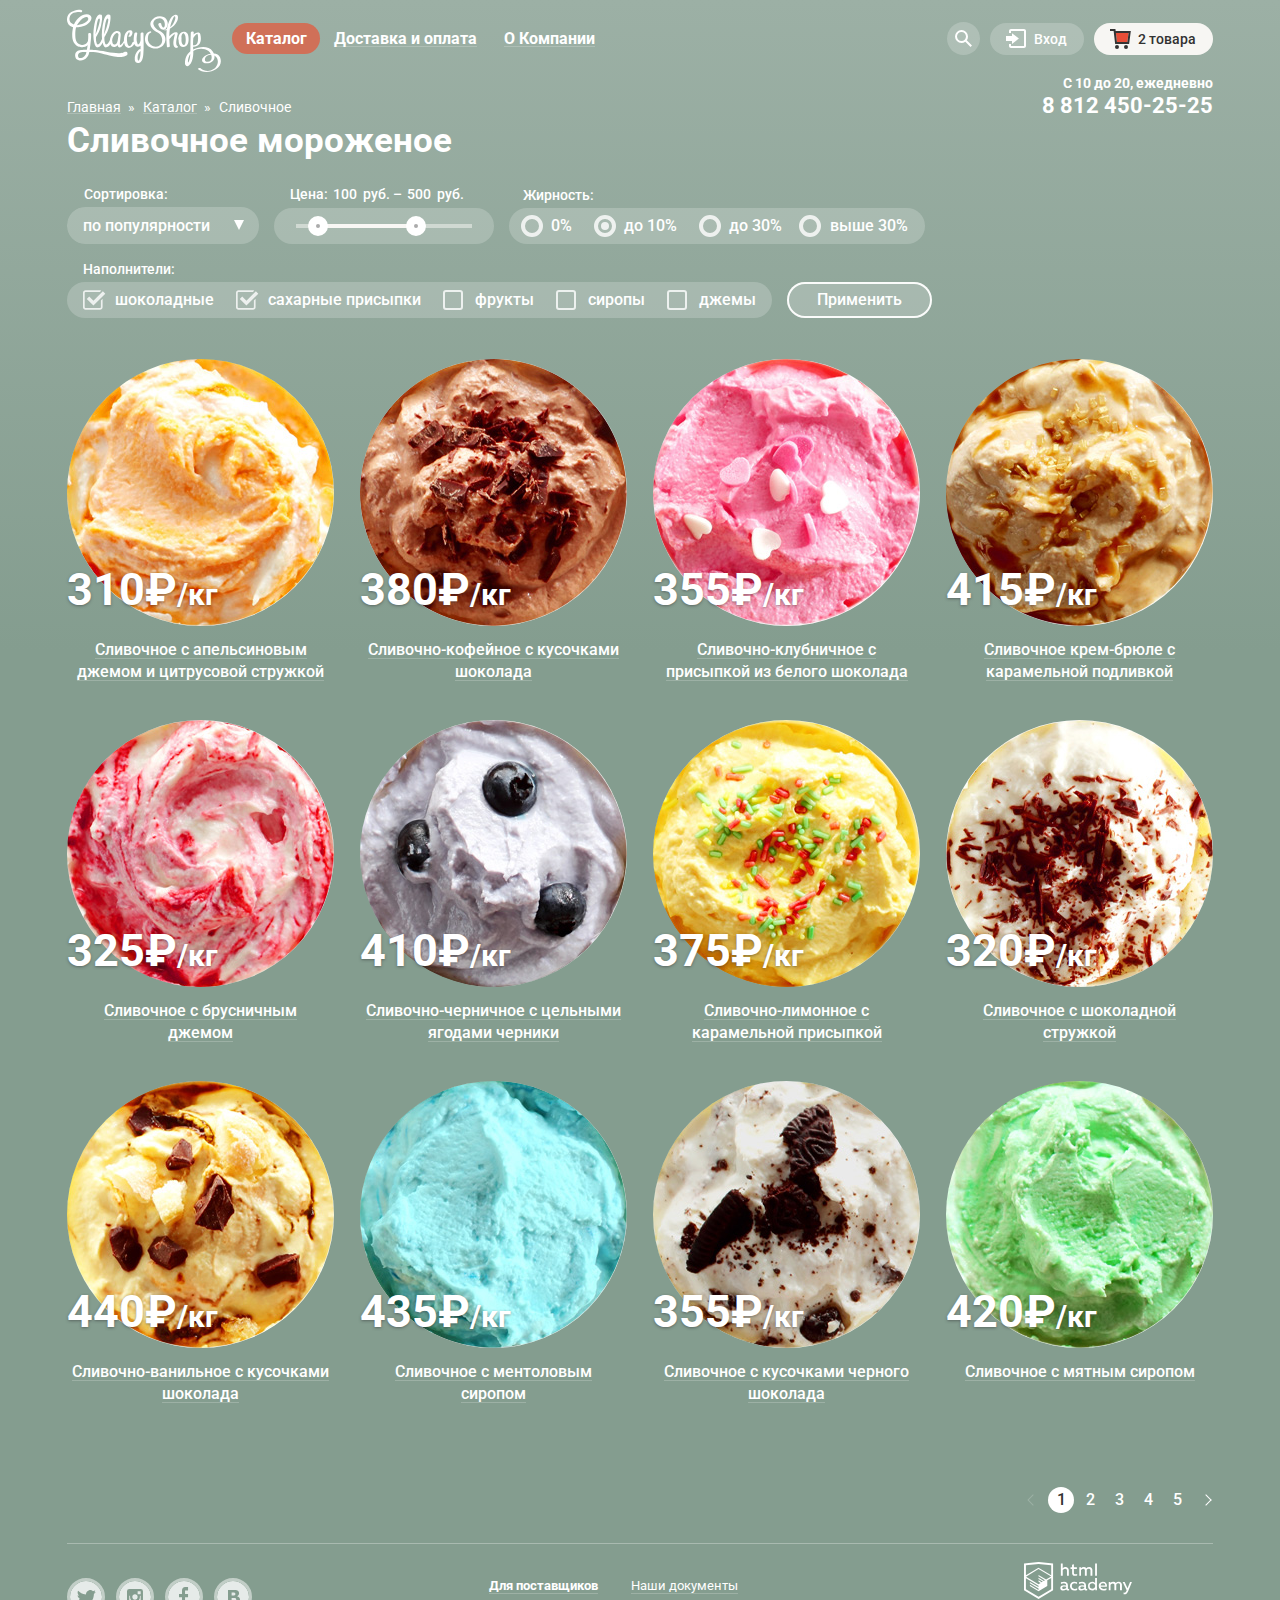
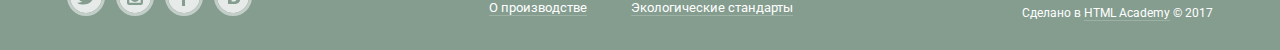
==== commit a7b5ac54: "Правка по форматированию" ====
--- a/catalog.html
+++ b/catalog.html
@@ -1,14 +1,14 @@
 <!DOCTYPE html>
 <html lang="ru">
-  <head>
-    <meta charset="utf-8">
-    <meta name="format-detection" content="telephone=no">
-    <title>HTML Academy: Глейси</title>
-    <link href="https://fonts.googleapis.com/css?family=Roboto:400,700&amp;subset=cyrillic" rel="stylesheet">
-    <link rel="stylesheet" href="css/normalize.css">
-    <link rel="stylesheet" href="css/style.css">
-  </head>
-  <body class="inner-page">
+<head>
+  <meta charset="utf-8">
+  <meta name="format-detection" content="telephone=no">
+  <title>HTML Academy: Глейси</title>
+  <link href="https://fonts.googleapis.com/css?family=Roboto:400,700&amp;subset=cyrillic" rel="stylesheet">
+  <link rel="stylesheet" href="css/normalize.css">
+  <link rel="stylesheet" href="css/style.css">
+</head>
+<body class="inner-page">
   <header class="main-header container">
     <nav class="main-navigation">
       <a class="main-header-logo" href="index.html">
@@ -74,44 +74,44 @@
           </form>
         </li>
         <li class="user-navigation-item">
-          <a class="user-basket user-basket-full" href="#">2 товара</a>
-          <section class="basket-view">
-            <table class="basket-list">
-              <tr class="basket-item">
-                <td class="basket-item-delete" >
+          <a class="user-cart user-cart-full" href="#">2 товара</a>
+          <section class="cart-view">
+            <table class="cart-list">
+              <tr class="cart-item">
+                <td class="cart-item-delete" >
                   <button type="button">
                     <span class="visually-hidden">Удалить</span>
                   </button>
                 </td> 
-                <td class="basket-item-image">
+                <td class="cart-item-image">
                   <a href="#">
                     <img src="img/icon_product_1.jpg" width="33" height="33" alt="Пломбир с апельсиновым джемом">
                   </a>
                 </td>
-                <td class="basket-item-title">Пломбир с апельсиновым джемом</td>
-                <td class="basket-item-quantity">
+                <td class="cart-item-title">Пломбир с апельсиновым джемом</td>
+                <td class="cart-item-quantity">
                   1,5 кг х <span class="table-light">200 руб.</span>
                 </td>
-                <td class="basket-item-total">300 руб.</td>
+                <td class="cart-item-total">300 руб.</td>
               </tr>
-              <tr class="basket-item">
-                <td class="basket-item-delete" >
+              <tr class="cart-item">
+                <td class="cart-item-delete" >
                   <button type="button">
                     <span class="visually-hidden">Удалить</span>
                   </button>
                 </td>
-                <td class="basket-item-image">
+                <td class="cart-item-image">
                   <a href="#">
                     <img src="img/icon_product_2.jpg" width="33" height="33" alt="Клубничный пломбир с присыпкой из белого шоколада">
                   </a>
                 </td>
-                <td class="basket-item-title">Клубничный пломбир с присыпкой из белого шоколада</td>
-                <td class="basket-item-quantity">
+                <td class="cart-item-title">Клубничный пломбир с присыпкой из белого шоколада</td>
+                <td class="cart-item-quantity">
                   1,5 кг х <span class="table-light">300 руб.</span>
                 </td>
-                <td class="basket-item-total">450 руб.</td>
+                <td class="cart-item-total">450 руб.</td>
               </tr>
-              <tr class="basket-total">
+              <tr class="cart-total">
                 <td colspan="5">Итого: 750 руб.</td>
               </tr>
             </table>
@@ -125,7 +125,6 @@
       <span class="header-phone">8 812 450-25-25</span>
     </p>
   </header>
-
   <main class="container">
     <ul class="breadcrumbs">
       <li>
@@ -371,7 +370,6 @@
       </ul>
     </section>
   </main>
-
   <footer class="main-footer container">
     <ul class="footer-social">
       <li>
--- a/css/style.css
+++ b/css/style.css
@@ -21,7 +21,6 @@
 
 .visually-hidden {
   position: absolute;
-
   width: 1px;
   height: 1px;
   margin: -1px;
@@ -108,13 +107,11 @@
   min-width: 410px;
   margin: 14px 0 0;
   padding: 0;
-
   list-style: none;
 }
 
 .site-navigation-item {
   position: relative;
-
   padding: 0 0 10px 0;
 }
 
@@ -122,10 +119,8 @@
   display: block;
   margin-bottom: 5px;
   padding: 7px 13px 6px 14px;
-
   line-height: 18px;
   color: #ffffff;
-
   background-image: -webkit-linear-gradient(bottom, transparent 1px, rgba(255, 255, 255, 0.2) 1px, rgba(255, 255, 255, 0.2) 2px, transparent 2px);
   background-image: -o-linear-gradient(bottom, transparent 1px, rgba(255, 255, 255, 0.2) 1px, rgba(255, 255, 255, 0.2) 2px, transparent 2px);
   background-image: linear-gradient(to top, transparent 1px, rgba(255, 255, 255, 0.2) 1px, rgba(255, 255, 255, 0.2) 2px, transparent 2px);
@@ -135,7 +130,6 @@
 
 .site-navigation-current > a {
   color: #ffffff;
-
   background-color: #d07058;
   background-image: none;
   border-radius: 16px;
@@ -144,7 +138,6 @@
 .site-navigation-item:hover > a,
 .site-navigation-item > a:focus {
   color: #323232;
-  
   background-color: #f7f6f3;
   background-image: none;
   border-radius: 16px;
@@ -153,7 +146,6 @@
 
 .site-navigation-item > a:active {
   color: #323232;
-
   background-color: #ededed;
   background-image: none;
   border-radius: 16px;
@@ -165,11 +157,9 @@
   position: absolute;
   left: -7px;
   z-index: 1;
-
   display: none;
   margin: 0;
   padding: 3px 0 8px;
-
   list-style: none; 
   background-color: #f8f7f4;
   -webkit-box-shadow: 0px 20px 20px 0px rgba(0, 0, 0, 0.4);
@@ -194,14 +184,11 @@
 
 .catalog-submenu .new-product::after {
   content: "";
-
   position: absolute;
   right: 9px;
   bottom: 0;
   left: 6px;
-
   height: 1px;
-
   background-color: #d1d0ce;
 }
 
@@ -209,7 +196,6 @@
   display: block;
   min-width: 103px;
   padding: 6px 20px;
-
   font-weight: 400;
   font-size: 14px;
   line-height: 16px;
@@ -235,7 +221,6 @@
 .catalog-submenu-current a:focus,
 .catalog-submenu-current a:active {
   color: #ffffff;
-
   background-color: #d07058;
 }
 
@@ -254,37 +239,31 @@
   min-width: 267px;
   margin: 13px 0 0 auto;
   padding: 0;
-
   list-style: none;
 }
 
 .user-navigation-item {
   position: relative;
-
   padding: 0 0 10px;
 }
 
 .user-navigation-item > a {
   position: relative;
-
   display: block;
   padding: 8px 17px 8px 44px;
   margin-bottom: 4px;
   margin-left: 10px;
-
   font-weight: 500;
   font-size: 14px;
   line-height: 16px;
   color: #ffffff;
-
   background-color: rgba(255, 255, 255, 0.2);
   border-radius: 16px;
 }
 
-.user-navigation-item:hover > a:not(.user-basket),
-.user-navigation-item > a:not(.user-basket):focus {
+.user-navigation-item:hover > a:not(.user-cart),
+.user-navigation-item > a:not(.user-cart):focus {
   color: #323232;
-
   background-color: #f8f7f4;
   outline: none;
 }
@@ -299,11 +278,9 @@
   -webkit-box-align: center;
   -ms-flex-align: center;
   align-items: center;
-
   width: 33px;
   height: 33px;
   padding: 0;
-
   border-radius: 50%;
 }
 
@@ -316,11 +293,9 @@
   position: absolute;
   right: 0;
   z-index: 1;
-
   display: none;
   width: 311px;
   padding: 20px 15px 22px;
-  
   background-color: #f8f7f4;
   border-radius: 6px;
   -webkit-box-shadow: 0px 20px 20px 0px rgba(0, 0, 0, 0.4);
@@ -337,12 +312,10 @@
   width: 100%;
   height: 42px;
   padding: 8px 15px 8px 13px;
-
   font: inherit;
   font-weight: 700;
   line-height: 24px;
   color: #323232;
-
   background-color: #ffffff;
   border: 1px solid transparent;
   border-radius: 5px;
@@ -395,7 +368,6 @@
   position: absolute;
   right: -2px;
   z-index: 1;
-
   display: none;
   -ms-flex-wrap: wrap;
   flex-wrap: wrap;
@@ -407,7 +379,6 @@
   align-items: center;
   width: 240px;
   padding: 20px 17px 22px 20px;
-
   background-color: #f8f7f4;
   border-radius: 6px;
   -webkit-box-shadow: 0px 20px 20px 0px rgba(0, 0, 0, 0.4);
@@ -431,12 +402,10 @@
   width: 100%;
   height: 42px;
   padding: 8px 15px 8px 13px;
-
   font: inherit;
   font-weight: 700;
   line-height: 24px;
   color: #323232;
-
   background-color: #ffffff;
   border: 1px solid transparent;
   border-radius: 5px;
@@ -501,7 +470,6 @@
   font-size: 13px;
   line-height: 21px;
   color: #323232;
-  
   background-image: -webkit-linear-gradient(bottom, transparent 4px, rgba(0, 0, 0, 0.3) 4px, rgba(0, 0, 0, 0.3) 5px, transparent 5px);
   background-image: -o-linear-gradient(bottom, transparent 4px, rgba(0, 0, 0, 0.3) 4px, rgba(0, 0, 0, 0.3) 5px, transparent 5px);
   background-image: linear-gradient(to top, transparent 4px, rgba(0, 0, 0, 0.3) 4px, rgba(0, 0, 0, 0.3) 5px, transparent 5px);
@@ -513,7 +481,6 @@
 .login-link a:focus,
 .login-link a:active {
   color: #e84d37;
-
   background-image: -webkit-linear-gradient(bottom, transparent 4px,  rgba(236, 89, 60, 0.3) 4px,  rgba(236, 89, 60, 0.3) 5px, transparent 5px);
   background-image: -o-linear-gradient(bottom, transparent 4px,  rgba(236, 89, 60, 0.3) 4px,  rgba(236, 89, 60, 0.3) 5px, transparent 5px);
   background-image: linear-gradient(to top, transparent 4px,  rgba(236, 89, 60, 0.3) 4px,  rgba(236, 89, 60, 0.3) 5px, transparent 5px);
@@ -523,13 +490,11 @@
 .button {
   display: block;
   padding: 10px 25px;
-
   font: inherit;
   font-size: 18px;
   line-height: 24px;
   text-align: center;
   color: #ffffff;
-  
   background-color: #ec593c;
   background-image: -webkit-gradient(linear, left bottom, left top, from(rgb(231, 74, 53)), to(rgb(242, 104, 67)));
   background-image: -webkit-linear-gradient(bottom, rgb(231, 74, 53) 0%, rgb(242, 104, 67) 100%);
@@ -545,7 +510,6 @@
 .button:hover,
 .button:focus {
   color: #fefefe;
-
   background-color: #f07a63;
   background-image: -webkit-gradient(linear, left bottom, left top, from(rgb(236, 111, 94)), to(rgb(245, 134, 105)));
   background-image: -webkit-linear-gradient(bottom, rgb(236, 111, 94) 0%, rgb(245, 134, 105) 100%);
@@ -558,7 +522,6 @@
 
 .button:active {
   color: #fceeec;
-
   background-color: #db5338;
   background-image: -webkit-gradient(linear, left top, left bottom, from(rgb(215, 69, 49)), to(rgb(225, 97, 62)));
   background-image: -webkit-linear-gradient(top, rgb(215, 69, 49) 0%, rgb(225, 97, 62) 100%);
@@ -568,118 +531,106 @@
   box-shadow: inset 0px 2px 2px 0px rgba(148, 39, 24, 1);
 }
 
-.user-basket {
+.user-cart {
   position: relative;
 }
 
-.user-basket:focus {
+.user-cart:focus {
   outline: 2px solid #ffffff;
 }
 
-.user-basket::before {
+.user-cart::before {
   content: "";
-
   position: absolute;
   bottom: 6px;
   left: 16px;
-
   width: 21px;
   height: 20px;
-
   background-image: url("../img/icon_cart_empty.svg");
   background-repeat: no-repeat;
   background-position: center;
 }
 
-a.user-basket-full {
+a.user-cart-full {
   color: #323232;
   background-color: #f7f6f3;
 }
 
-.user-basket-full::before {
+.user-cart-full::before {
   background-image: url("../img/icon_cart_full.svg");
 }
 
-.basket-view {
+.cart-view {
   position: absolute;
   right: 0;
   z-index: 1;
-
   display: none; 
   width: 513px;
   padding: 18px 12px 23px 15px;
-
   text-align: right;
   color: #323232;
-
   background-color: #f8f7f4;
   border-radius: 5px;
   -webkit-box-shadow: 0px 20px 20px 0px rgba(0, 0, 0, 0.4);
   box-shadow: 0px 20px 20px 0px rgba(0, 0, 0, 0.4);
 }
 
-.user-navigation-item:hover .basket-view {
+.user-navigation-item:hover .cart-view {
   display: block;
 }
 
-.basket-list {
+.cart-list {
   font-weight: 400;
   font-size: 13px;
   line-height: 16px;
   text-align: left;
-
   border-collapse: collapse;
 }
 
-.basket-item td {
+.cart-item td {
   padding: 0 10px 15px;
 }
 
-.basket-item:nth-child(2) td {
+.cart-item:nth-child(2) td {
   padding-bottom: 22px;
 }
 
-.basket-list .basket-item-delete {
+.cart-list .cart-item-delete {
   padding-right: 0;
   padding-left: 0;
 }
 
-.basket-item-delete button {
+.cart-item-delete button {
   position: relative;
-
   width: 22px;
   height: 22px;
   padding: 0;
-
   background-color: transparent;
   border: none;
   cursor: pointer;
 }
 
-.basket-item-delete button::before,
-.basket-item-delete button::after {
+.cart-item-delete button::before,
+.cart-item-delete button::after {
   content: "";
-
   position: absolute;
   top: 11px;
   left: 0px;
-
   width: 15px;
   height: 1px;
-
   background-color: #231f20;
   -webkit-transform: rotate(45deg);
   -ms-transform: rotate(45deg);
   transform: rotate(45deg);
 }
 
-.basket-item-delete button::after {
+.cart-item-delete button::after {
   -webkit-transform: rotate(-45deg);
   -ms-transform: rotate(-45deg);
   transform: rotate(-45deg);
 }
 
-.basket-list .basket-item-image {
+.cart-list .cart-item-image {
   width: 43px;
   padding-right: 0;
   padding-left: 0;
@@ -687,70 +638,62 @@
   text-align: center;
 }
 
-.basket-item-image img{
+.cart-item-image img{
   width: 33px;
   height: 33px;
-
   border-radius: 50%;
 }
 
-td.basket-item-title {
+td.cart-item-title {
   padding-left: 8px;
 }
 
-tr.basket-item:nth-child(2) .basket-item-title {
+tr.cart-item:nth-child(2) .cart-item-title {
   padding-bottom: 15px;
 
   vertical-align: bottom;
 }
 
-td.basket-item-quantity {
+td.cart-item-quantity {
   min-width: 100px;
   padding: 0 8px 15px 12px;
-
   text-align: center;
 }
 
-td.basket-item-total {
+td.cart-item-total {
   min-width: 65px;
   padding-right: 13px;
-
   text-align: center;
 }
 
-.basket-list .table-light {
+.cart-list .table-light {
   color: #999999;
 }
 
-.basket-list .basket-total {
+.cart-list .cart-total {
   font-weight: 700;
   font-size: 15px;
   line-height: 18px;
-
   border-top: 1px solid #cacac7;
 }
 
-.basket-total td {
+.cart-total td {
   padding-top: 14px;
   padding-right: 0;
   padding-bottom: 13px;
-
   text-align: right;
 }
 
-.basket-view .button {
+.cart-view .button {
   display: inline-block;
   padding-right: 16px;
   padding-left: 15px;
-
   vertical-align: bottom;
 }
 
 .header-info {
   position: relative;
-  
   margin: 0;
-
   font-size: 14px;
   line-height: 20px;
   text-align: right;
@@ -760,7 +703,6 @@
   position: absolute;
   right: 0;
   bottom: -25px;
-
   font-size: 22px;
   line-height: 24px;
   text-align: right;
@@ -774,16 +716,13 @@
 .sliders-list {
   margin: 0;
   padding: 0;
-
   list-style: none;
 }
 
 .slider-item {
   position: relative;
-  
   display: none;
   padding: 300px 250px 0;
-
   text-align: center;
 }
 
@@ -800,7 +739,6 @@
 .slider-title {
   padding: 0;
   margin: 0 0 30px;
-
   font-size: 60px;
   line-height: 60px;
 }
@@ -810,7 +748,6 @@
   top: -10px;
   left: 247px;
   z-index: -1;
-
   margin: 0;
 }
 
@@ -827,12 +764,10 @@
   display: inline-block;
   margin-bottom: 40px;
   padding: 9px 41px 11px;
-  
   font-size: 32px;
   line-height: 44px;
   vertical-align: bottom;
   color: #ffffff;
-
   background-color: #ec593c;
   background-image: -webkit-gradient(linear, left bottom, left top, from(rgb(231, 74, 53)), to(rgb(242, 104, 67)));
   background-image: -webkit-linear-gradient(bottom, rgb(231, 74, 53) 0%, rgb(242, 104, 67) 100%);
@@ -869,7 +804,6 @@
 .slider-controls {
   position: absolute;
   bottom: 63px;
-
   display: -webkit-box;
   display: -ms-flexbox;
   display: flex;
@@ -879,7 +813,6 @@
   width: 17px;
   height: 17px;
   margin-right: 8px;
-
   background-color: transparent;
   border: 2px solid #ffffff;
   border-radius: 50%;
@@ -922,7 +855,6 @@
   margin: 0;
   margin-bottom: 34px;
   padding: 0;
-
   list-style: none;
 }
 
@@ -936,7 +868,6 @@
   flex-direction: column;
   width: 520px;
   padding: 15px 20px 24px;
-
   background-repeat: no-repeat;
   background-position: center;
   border-radius: 16px;
@@ -956,14 +887,12 @@
 
 .promo-title {
   margin: 0 0 15px 0;
-
   font-size: 35px;
   line-height: 41px;
 }
 
 .promo-description {
   margin: 0 0 45px 0;
-
   font-size: 18px;
 }
 
@@ -992,13 +921,11 @@
   flex-wrap: wrap;
   margin: 0;
   padding: 0;
-
   list-style: none;
 }
 
 .catalog-item {
   position: relative;
-
   display: -webkit-box;
   display: -ms-flexbox;
   display: flex;
@@ -1026,23 +953,19 @@
   order: 1;
   margin: 0 0 10px 0;
   padding: 0 5px;
-
   font-size: 16px;
   text-align: center;
 }
 
 .catalog-item-title::before {
   content: "";
-
   position: absolute;
   top: 0;
   left: -13px;
   z-index: -1;
-
   display: none;
   width: 293px;
   height: 405px;
-
   background-color: rgba(248, 247, 244, 0.2);
   border-radius: 5px;
   -webkit-box-shadow: 0px 20px 20px 0px rgba(0, 0, 0, 0.4);
@@ -1056,7 +979,6 @@
 .catalog-item-title a {
   font-weight: 500;
   color: #ffffff;
-
   background-image: -webkit-linear-gradient(bottom,  rgba(255, 255, 255, 0.2) 0px, rgba(255, 255, 255, 0.2) 1px, transparent 1px);
   background-image: -o-linear-gradient(bottom,  rgba(255, 255, 255, 0.2) 0px, rgba(255, 255, 255, 0.2) 1px, transparent 1px);
   background-image: linear-gradient(to top,  rgba(255, 255, 255, 0.2) 0px, rgba(255, 255, 255, 0.2) 1px, transparent 1px);
@@ -1083,14 +1005,11 @@
 
 .bestsellers-list .catalog-item-image::after {
   content: "";
-
   position:absolute;
   top: 0;
   left: 0;
-
   width: 61px;
   height: 61px;
-
   background-image: url("../img/hit.svg");
   background-repeat: no-repeat;
   background-position: center;
@@ -1099,7 +1018,6 @@
 .catalog-item-image img {
   width: 267px;
   height: 267px;
-
   border-radius: 50%;
 }
 
@@ -1107,12 +1025,9 @@
   position: absolute;
   top: 215px;
   left: 0;
-  
   margin: 0;
-
   font-size: 45px;
   line-height: 45px;
-
   text-shadow: 0px 1px 3px rgba(49, 50, 53, 0.5);
 }
 
@@ -1124,7 +1039,6 @@
   position: absolute;
   bottom: -43px;
   left: 33px;
-
   display: none; 
   padding: 9px 17px 11px;
   padding-left: 18px;
@@ -1137,9 +1051,7 @@
 .features {
   padding: 25px 20px 23px 20px;
   margin-bottom: 40px;
-
   color: #323232;
-
   background-color: #eee1c6;
   background-image: url("../img/waffle_background.jpg");
   background-repeat: repeat;
@@ -1148,7 +1060,6 @@
 
 .features p {
   margin: 0; 
-
   font-weight: 500;
   font-size: 24px;
   line-height: 30px;
@@ -1165,7 +1076,6 @@
   justify-content: space-between;
   margin: 0;
   padding: 0;
-
   list-style: none;
 }
 
@@ -1175,20 +1085,16 @@
   padding-top: 20px;
   padding-bottom: 2px;
   padding-left: 57px;
-
   font-weight: 400;
 }
 
 .feature-item::before {
   content: "";
-
   position: absolute;
   top: 8px;
   left: 0;
-
   width: 49px;
   height: 49px;
-
   background-repeat: no-repeat;
   background-position: center;
 }
@@ -1212,7 +1118,6 @@
 .new-post {
   width: 520px;
   padding: 23px 20px 25px;
-
   background-color: #ffffff;
   background-image: url("../img/strawberry_background.jpg");
   background-position: right 0 top 0;
@@ -1222,7 +1127,6 @@
 
 .new-post p {
   margin: 0 0 4px;
-
   font-weight: 500;
   color: #323232;
 }
@@ -1236,7 +1140,6 @@
   font-size: 24px;
   line-height: 30px;
   color: #323232;
-
   background-image: -webkit-linear-gradient(bottom, transparent 2px, #353535 2px, #353535 4px, transparent 4px);
   background-image: -o-linear-gradient(bottom, transparent 2px, #353535 2px, #353535 4px, transparent 4px);
   background-image: linear-gradient(to top, transparent 2px, #353535 2px, #353535 4px, transparent 4px);
@@ -1246,7 +1149,6 @@
 .new-post-title a:focus,
 .new-post-title a:active {
   color: #e84d37;
-
   background-image: -webkit-linear-gradient(bottom, transparent 2px,  rgba(236, 89, 60, 0.3) 2px,  rgba(236, 89, 60, 0.3) 4px, transparent 4px);
   background-image: -o-linear-gradient(bottom, transparent 2px,  rgba(236, 89, 60, 0.3) 2px,  rgba(236, 89, 60, 0.3) 4px, transparent 4px);
   background-image: linear-gradient(to top, transparent 2px,  rgba(236, 89, 60, 0.3) 2px,  rgba(236, 89, 60, 0.3) 4px, transparent 4px);
@@ -1255,13 +1157,10 @@
 .subscription {
   position: relative;
   z-index: 0;
-
   width: 508px;
   padding: 18px 25px 40px 27px;
-
   font-weight: 400;
   color: #5a5a5a;
-
   background-color: #f8f7f4;
   background-image: -webkit-repeating-linear-gradient(315deg, #fe9e90 0px, #fe9e90 2px, #f8f7f4 2px, #f8f7f4 9px, #92cdff 9px, #92cdff 16px, #f8f7f4 16px, #f8f7f4 22px, #fe9e90 22px, #fe9e90 27px);
   background-image: -o-repeating-linear-gradient(315deg, #fe9e90 0px, #fe9e90 2px, #f8f7f4 2px, #f8f7f4 9px, #92cdff 9px, #92cdff 16px, #f8f7f4 16px, #f8f7f4 22px, #fe9e90 22px, #fe9e90 27px);
@@ -1271,14 +1170,12 @@
 
 .subscription::before {
   content: "";
-
   position: absolute;
   top: 5px;
   right: 5px;
   bottom: 5px;
   left: 5px;
   z-index: -1;
-
   background-color: #f8f7f4;
   border-radius: 16px;
 }
@@ -1306,12 +1203,10 @@
   width: 366px;
   height: 42px;
   padding: 8px 15px 8px 13px;
-  
   font: inherit;
   font-weight: 700;
   line-height: 24px;
   color: #323232;
-
   background-color: #ffffff;
   border: 1px solid transparent;
   border-radius: 5px;
@@ -1354,7 +1249,6 @@
 
 .map-and-contacts {
   position: relative;
-
   width: 1200px;
   margin: 0 auto;
 }
@@ -1363,7 +1257,6 @@
   position: absolute;
   top: 0;
   left: 0;
-
   border: 0;
 }
 
@@ -1380,12 +1273,9 @@
   position: absolute;
   top: 62px;
   right: 27px;
-
   width: 251px;
   padding: 30px 25px 30px 26px;
-
   color: #323232;
-
   background-color: #ffffff;
   border-radius: 15px;
 }
@@ -1420,7 +1310,6 @@
 .contacts .contacts-note {
   display: block;
   margin-top: 2px;
-
   font-weight: 400;
   font-size: 14px;
   line-height: 20px;
@@ -1429,8 +1318,6 @@
 .contacts .contacts-feedback {
   display: block;
 }
-
-/* Каталог */
 
 .breadcrumbs {
   display: -webkit-box;
@@ -1443,15 +1330,12 @@
   flex-wrap: wrap;
   margin: 6px 0 5px 0;
   padding: 0;
-
   list-style: none;
 }
 
 .breadcrumbs li {
   position: relative;
-
   margin-right: 22px;
-
   font-weight: 400;
   font-size: 14px;
   line-height: 16px;
@@ -1459,7 +1343,6 @@
 
 .breadcrumbs li:not(:last-child)::after {
   content: "»";
-
   position: absolute;
   top: 0px;
   right: -14px;
@@ -1467,7 +1350,6 @@
 
 .breadcrumbs a {
   color: #ffffff;
-
   background-image: -webkit-linear-gradient(bottom, transparent 1px, rgba(255, 255, 255, 0.2) 1px, rgba(255, 255, 255, 0.2) 2px, transparent 2px);
   background-image: -o-linear-gradient(bottom, transparent 1px, rgba(255, 255, 255, 0.2) 1px, rgba(255, 255, 255, 0.2) 2px, transparent 2px);
   background-image: linear-gradient(to top, transparent 1px, rgba(255, 255, 255, 0.2) 1px, rgba(255, 255, 255, 0.2) 2px, transparent 2px);
@@ -1479,7 +1361,6 @@
 .breadcrumbs a:focus,
 .breadcrumbs a:active {
   color: #ffbc9e;
-
   background-image: -webkit-linear-gradient(bottom, transparent 1px, rgba(249, 172, 159, 0.3) 1px, rgba(249, 172, 159, 0.3) 2px, transparent 2px);
   background-image: -o-linear-gradient(bottom, transparent 1px, rgba(249, 172, 159, 0.3) 1px, rgba(249, 172, 159, 0.3) 2px, transparent 2px);
   background-image: linear-gradient(to top, transparent 1px, rgba(249, 172, 159, 0.3) 1px, rgba(249, 172, 159, 0.3) 2px, transparent 2px);
@@ -1497,18 +1378,15 @@
   font-size: 14px;
   line-height: 16px;
   color: #ffffff;
-
   background-image: none;
 }
 
 .page-title {
   margin: 0 0 24px 0;
-
   font-size: 35px;
   line-height: 41px;
 }
 
-/* Фильтры */
 .filters-form {
   display: -webkit-box;
   display: -ms-flexbox;
@@ -1522,12 +1400,11 @@
   -ms-flex-align: end;
   align-items: flex-end;
   margin-bottom: 34px;
-
   font-weight: 500;
   font-size: 14px;
   line-height: 16px;
 }
-visible
+
 .filter-sorting {
   margin: 0;
   margin-right: 15px;
@@ -1541,12 +1418,9 @@
 
 .select-container {
   position: relative;
-
   display: inline-block;
   padding: 0 14px 0 0;
-
   vertical-align: bottom;
-
   border-radius: 18px;
   overflow: hidden;
 }
@@ -1554,12 +1428,10 @@
 .filters-form select {
   width: 160%;
   padding: 8px 0 8px 12px;
-
   font: inherit;
   font-size: 16px;
   line-height: 18px;
   color: #ffffff; 
-
   background-color: rgba(255, 255, 255, 0.2);
   border: none;
   border-radius: 18px;
@@ -1573,22 +1445,18 @@
 
 .filters-form select:focus-within {
   color: #323232;
-
   background-color: #ffffff;
   outline:none;
 }
 
 .select-container::after {
   content: "";
-
   position: absolute;
   top: 13px;
   right: 15px;
-
   display: block;
   width: 0;
   height: 0;
-
   border-top: 10px solid #ffffff;
   border-right: 5px solid transparent;
   border-bottom: none;
@@ -1615,10 +1483,8 @@
 
 .price-controls input {
   width: 28px;
-
   font: inherit;
   color: inherit;
-
   background: none;
   border: none;
 }
@@ -1629,10 +1495,8 @@
 
 .range-controls {
   position: relative;
-
   width: 176px;
   padding: 16px 22px;
-
   background-color: rgba(255, 255, 255, 0.2);
   border-radius: 18px;
 }
@@ -1640,7 +1504,6 @@
 .range-controls .scale {
   width: 100%;
   height: 4px;
-
   background-color: rgba(248, 247, 244, 0.5)
 }
 
@@ -1648,21 +1511,18 @@
   width: 107px;
   height: 4px;
   margin-left: 16px;
-
   background-color: rgb(248, 247, 244);
 }
 
 .range-toggle {
   position: absolute;
   top: 8px;
-  
   display: block;
   -webkit-box-sizing: content-box;
   box-sizing: content-box;
   width: 4px;
   height: 4px;
   padding: 0;
-
   background-color: #ababab;
   border: 8px solid #ffffff;
   border-radius: 50%;
@@ -1684,7 +1544,6 @@
 .filters-form fieldset {
   margin: 0;
   padding: 0;
-
   border: none;
 }
 
@@ -1699,9 +1558,7 @@
   display: flex;
   margin: 0;
   padding: 0;
-
   list-style: none;
-
   background-color: rgba(255, 255, 255, 0.2);
   border-radius: 18px;
 }
@@ -1716,10 +1573,8 @@
 
 .filter-fat label {
   position: relative;
-
   display: block;
   padding: 9px 5px 9px 37px;
-
   font-size: 16px;
   line-height: 18px;
   cursor: pointer;
@@ -1731,14 +1586,11 @@
 
 .filter-input-radio + label::before {
   content: "";
-  
   position: absolute;
   top: 7px;
   left: 7px;
-
   width: 14px;
   height: 14px;
-
   border: 4px solid #ffffff;
   border-radius: 50%;
   opacity: 0.8;
@@ -1759,17 +1611,13 @@
 
 .filter-input-radio:checked + label::after {
   content: "";
-  
   position: absolute;
   top: 14px;
   left: 14px;
-
   width: 8px;
   height: 8px;
-
   background-color: #ffffff;
   border-radius: 50%;
-
   opacity: 0.8;
 }
 
@@ -1801,9 +1649,7 @@
   display: flex;
   margin: 0;
   padding: 0;
-
   list-style: none;
-
   background-color: rgba(255, 255, 255, 0.2);
   border-radius: 19px;
 }
@@ -1818,10 +1664,8 @@
 
 .filter-addition label {
   position: relative;
-
   display: block;
   padding: 9px 5px 9px 39px;
-
   font-size: 16px;
   line-height: 18px;
   cursor: pointer;
@@ -1829,14 +1673,11 @@
 
 .filter-input-checkbox:not(:checked) + label::before {
   content: "";
-  
   position: absolute;
   top: 8px;
   left: 7px;
-
   width: 16px;
   height: 16px;
-
   border: 2px solid #ffffff;
   border-radius: 3px;
   opacity: 0.8;
@@ -1853,18 +1694,14 @@
 
 .filter-input-checkbox:checked + label::before {
   content: "";
-  
   position: absolute;
   top: 8px;
   left: 7px;
-
   width: 23px;
   height: 20px;
-
   background-image: url("../img/checkbox-on.svg");
   background-repeat: no-repeat;
   background-size: 100% 100%;
-
   opacity: 0.8;
 }
 
@@ -1880,14 +1717,12 @@
 .filter-button {
   margin-left: 15px;
   padding: 9px 30px;
-
   font: inherit;
   font-weight: 500;
   font-size: 16px;
   line-height: 18px;
   text-align: center;
   color: #ffffff;
-  
   background-color: rgba(255, 255, 255, 0.2);
   border: none;
   border-radius: 22px;
@@ -1898,7 +1733,6 @@
 .filter-button:hover,
 .filter-button:focus {
   color: #323232;
-
   background-color: #fbfcfb;
   outline: none;
 }
@@ -1907,10 +1741,7 @@
   background-color: #eaeaea;
   -webkit-box-shadow: inset 0px 2px 1px 0px rgba(105, 105, 105, 1);
   box-shadow: inset 0px 2px 1px 0px rgba(105, 105, 105, 1);
-  
-}
-
-/* Карточка товара */
+}
 
 .catalog {
   display: -webkit-box;
@@ -1921,7 +1752,6 @@
   -ms-flex-direction: column;
   flex-direction: column;
   margin-bottom: 5px;
-
   border-bottom: 1px solid rgba(255, 255, 255, 0.3);
 }
 
@@ -1933,7 +1763,6 @@
   flex-wrap: wrap;
   margin: 0 0 52px 0;
   padding: 0;
-
   list-style: none;
 }
 
@@ -1947,7 +1776,6 @@
   justify-content: flex-end;
   margin: 0 23px 30px 0;
   padding: 0;
-
   list-style: none;
 }
 
@@ -1955,7 +1783,6 @@
   padding-left: 3px;
 }
 
-/* добавлено для соответствия макету */ 
 .catalog-pagination li:last-child {
   position: absolute;
   right: -30px;
@@ -1965,13 +1792,11 @@
   display: block;
   width: 26px;
   height: 26px;
-
   font-weight: 500;
   font-size: 16px;
   line-height: 26px;
   text-align: center;
   color: #ffffff;
-
   border-radius: 50%;
 }
 
@@ -1995,18 +1820,14 @@
 
 .pagination-arrows::before {
   content: "";
-
   position: absolute;
   top: 9px;
   right: 8px;
-
   width: 7px;
   height: 7px;
-
   border: 1px solid #ffffff;
   border-top-style: none;
   border-right-style: none;
-
   -webkit-transform: rotate(45deg);
   -ms-transform: rotate(45deg);
   transform: rotate(45deg);
@@ -2014,7 +1835,6 @@
 
 .pagination-next::before {
   right: 10px;
-
   -webkit-transform: rotate(-135deg);
   -ms-transform: rotate(-135deg);
   transform: rotate(-135deg);
@@ -2026,7 +1846,6 @@
 
 .catalog-pagination-current a {
   color: #323232;
-
   background-color: #ffffff;
 }
 
@@ -2034,7 +1853,6 @@
 .catalog-pagination-current a:focus,
 .catalog-pagination-current a:active {
   color: #323232;
-
   background-color: #ffffff;
 }
 
@@ -2054,8 +1872,6 @@
   border-color: rgba(255, 255, 255, 0.2);
 }
 
-/* Футер */
-
 .main-footer {
   display: -webkit-box;
   display: -ms-flexbox;
@@ -2065,8 +1881,7 @@
   justify-content: space-between;
   -webkit-box-align: end;
   -ms-flex-align: end;
-    align-items: flex-end;
-
+  align-items: flex-end;
   padding-top: 13px;
   padding-bottom: 28px;
 }
@@ -2089,7 +1904,6 @@
   display: flex;
   margin: 0;
   padding: 0;
-
   list-style: none;
 }
 
@@ -2121,7 +1935,6 @@
   fill: #e9e9e9; 
 }
 
-/* "костыль" для ie */
 .social-button path:active {
   fill: #e9e9e9; 
 }
@@ -2135,7 +1948,6 @@
   width: 365px;
   margin: 0;
   padding: 0 0 5px;
-
   list-style: none;
 }
 
@@ -2155,14 +1967,11 @@
 
 .for-provider::before {
   content: "";
-
   position: absolute;
   top: 5px;
   left: 6px;
-
   width: 16px;
   height: 16px;
-
   background-image: url("../img/heart.svg");
   background-repeat: no-repeat;
   background-position: center;
@@ -2170,12 +1979,10 @@
 
 .footer-navigation a {
   display: inline-block;
-
   font-weight: 400;
   font-size: 13px;
   line-height: 18px;
   vertical-align: bottom;
-
   background-image: -webkit-linear-gradient(bottom, transparent 1px, rgba(255, 255, 255, 0.2) 1px, rgba(255, 255, 255, 0.2) 2px, transparent 2px);
   background-image: -o-linear-gradient(bottom, transparent 1px, rgba(255, 255, 255, 0.2) 1px, rgba(255, 255, 255, 0.2) 2px, transparent 2px);
   background-image: linear-gradient(to top, transparent 1px, rgba(255, 255, 255, 0.2) 1px, rgba(255, 255, 255, 0.2) 2px, transparent 2px);
@@ -2191,7 +1998,6 @@
 .footer-navigation a:focus,
 .footer-navigation a:active {
   color: #ffbc9e;
-
   background-image: -webkit-linear-gradient(bottom, transparent 1px, rgba(249, 172, 159, 0.3) 1px, rgba(249, 172, 159, 0.3) 2px, transparent 2px);
   background-image: -o-linear-gradient(bottom, transparent 1px, rgba(249, 172, 159, 0.3) 1px, rgba(249, 172, 159, 0.3) 2px, transparent 2px);
   background-image: linear-gradient(to top, transparent 1px, rgba(249, 172, 159, 0.3) 1px, rgba(249, 172, 159, 0.3) 2px, transparent 2px);
@@ -2220,7 +2026,6 @@
 .copyright-htmlacademy a {
   display: inline-block;
   vertical-align: bottom;
-
   background-image: -webkit-linear-gradient(bottom, transparent 1px, rgba(255, 255, 255, 0.2) 1px, rgba(255, 255, 255, 0.2) 2px, transparent 2px);
   background-image: -o-linear-gradient(bottom, transparent 1px, rgba(255, 255, 255, 0.2) 1px, rgba(255, 255, 255, 0.2) 2px, transparent 2px);
   background-image: linear-gradient(to top, transparent 1px, rgba(255, 255, 255, 0.2) 1px, rgba(255, 255, 255, 0.2) 2px, transparent 2px);
@@ -2232,13 +2037,10 @@
 .copyright-htmlacademy a:focus,
 .copyright-htmlacademy a:active {
   color: #ffbc9e;
-
   background-image: -webkit-linear-gradient(bottom, transparent 1px, rgba(249, 172, 159, 0.3) 1px, rgba(249, 172, 159, 0.3) 2px, transparent 2px);
   background-image: -o-linear-gradient(bottom, transparent 1px, rgba(249, 172, 159, 0.3) 1px, rgba(249, 172, 159, 0.3) 2px, transparent 2px);
   background-image: linear-gradient(to top, transparent 1px, rgba(249, 172, 159, 0.3) 1px, rgba(249, 172, 159, 0.3) 2px, transparent 2px);
 }
-
-/* Модальное окно */
 
 @-webkit-keyframes emerging {
   0% {
@@ -2315,21 +2117,17 @@
   top: 338px;
   left: 50%;
   z-index: 1;
-  
   display: none;
   width: 428px;
   margin-left: -239px;
   padding: 18px 25px;
-  
   color: #323232;
-
   background-color: #f8f7f4;
   border-radius: 10px;
 }
 
 .modal-show {
   display: block;
-
   -webkit-animation: emerging 0.8s;
   animation: emerging 0.8s;
 }
@@ -2341,7 +2139,6 @@
 
 .modal-closing {
   display: block;
-
   -webkit-animation: disappearing 0.8s;
   animation: disappearing 0.8s;
   -webkit-animation-fill-mode: forwards;
@@ -2351,7 +2148,6 @@
 .modal-feedback > p {
   margin: 0;
   margin-bottom: 17px;
-
   font-weight: 500;
   font-size: 24px;
   line-height: 28px;
@@ -2375,12 +2171,10 @@
   -webkit-box-sizing: border-box;
   box-sizing: border-box;
   padding: 9px 15px 7px 13px;
-
   font: inherit;
   font-weight: 700;
   line-height: 24px;
   color: #323232;
-
   background-color: #ffffff;
   border: 1px solid transparent;
   border-radius: 5px;
@@ -2442,12 +2236,9 @@
   position: absolute;
   top: 10px;
   right: 10px;
-
   width: 30px;
   height: 30px;
-
   font-size: 0;
-
   background-color: transparent;
   border: 0;
   cursor: pointer;
@@ -2456,14 +2247,11 @@
 .modal-close::before,
 .modal-close::after {
   content: "";
-
   position: absolute;
   top: 14px;
   left: 4px;
-
   width: 22px;
   height: 2px;
-
   background-color: #231f20;
   -webkit-transform: rotate(45deg);
   -ms-transform: rotate(45deg);
@@ -2480,11 +2268,9 @@
   position: fixed;
   top: 0;
   left: 0;
-
   display: none; 
   width: 100%;
   height: 100%;
-
   background: rgba(0, 0, 0, 0.3);
 }
 
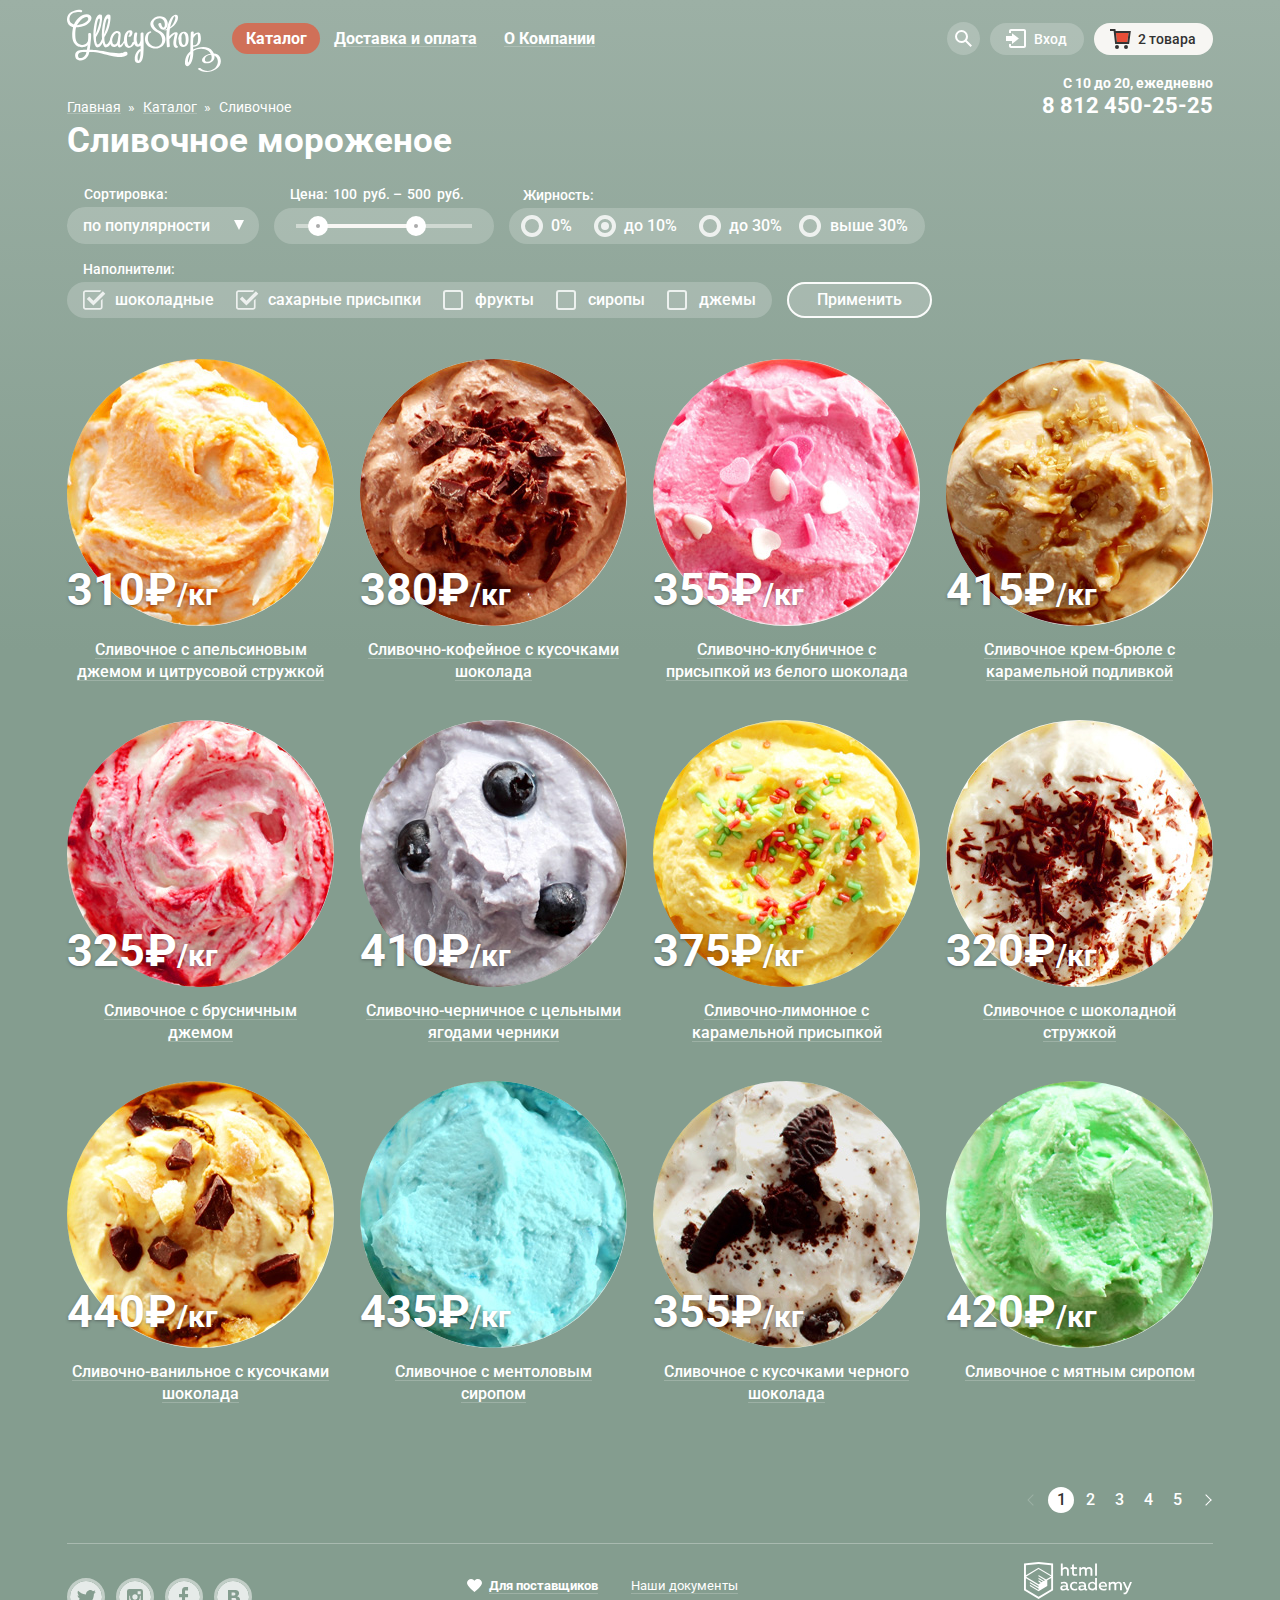
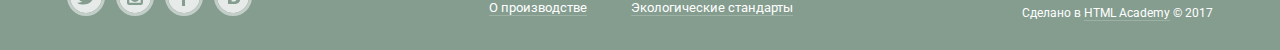
==== commit beedea81: "Сборка для защиты №3" ====
--- a/catalog.html
+++ b/catalog.html
@@ -4,9 +4,9 @@
   <meta charset="utf-8">
   <meta name="format-detection" content="telephone=no">
   <title>HTML Academy: Глейси</title>
-  <link href="https://fonts.googleapis.com/css?family=Roboto:400,700&amp;subset=cyrillic" rel="stylesheet">
+  <link href="https://fonts.googleapis.com/css?family=Roboto:400,500,700&amp;subset=cyrillic" rel="stylesheet">
   <link rel="stylesheet" href="css/normalize.css">
-  <link rel="stylesheet" href="css/style.css">
+  <link rel="stylesheet" href="css/style.min.css">
 </head>
 <body class="inner-page">
   <header class="main-header container">
@@ -22,7 +22,7 @@
               <a href="#">Новинки</a>
             </li>
             <li class="catalog-submenu-current">
-              <a>Сливочное</a>
+              <a href="catalog.html">Сливочное</a>
             </li>
             <li>
               <a href="#">Щербеты</a>
--- a/css/style.min.css
+++ b/css/style.min.css
@@ -0,0 +1 @@
+.main-header,.main-navigation{display:-webkit-box;display:-ms-flexbox}.breadcrumbs a,.login-link a,.site-navigation-item>a{background-origin:content-box}.user-login:focus path,.user-navigation-item:hover path,.user-search:focus path{fill:#323232}.catalog-item-title,.login-link{-webkit-box-ordinal-group:2;order:1}.login-link a,.promo-item,.site-navigation-item>a,.user-cart::before{background-repeat:no-repeat}.feature-item::before,.promo-item,.user-cart::before{background-position:center}.new-post,.promo-chocolate,.promo-raspberry{background-size:cover}.bestsellers-list .catalog-item-image::after,.catalog-item-title::before,.catalog-submenu .new-product::after,.feature-item::before,.subscription::before,.user-cart::before{content:""}.catalog,.catalog-item,.login-link,.main-header,.promo-item{-webkit-box-orient:vertical;-webkit-box-direction:normal}body{margin:0;padding:0;font-style:normal;font-weight:700;font-size:16px;line-height:22px;font-family:Roboto,Arial,sans-serif;color:#fff;background-color:#849d8f}a{text-decoration:none}img{max-width:100%;height:auto}.visually-hidden{position:absolute;width:1px;height:1px;margin:-1px;border:0;padding:0;clip:rect(0 0 0 0);overflow:hidden}.inner-page{background-image:-webkit-linear-gradient(top,#9cb0a5 0,#849d8f 650px);background-image:-o-linear-gradient(top,#9cb0a5 0,#849d8f 650px);background-image:linear-gradient(to bottom,#9cb0a5 0,#849d8f 650px)}#product-1:checked~.site-wrapper{background-color:#849d8f;background-image:-webkit-radial-gradient(center 358px,circle,#cff6e1,transparent 523px);background-image:-o-radial-gradient(center 358px,circle,#cff6e1,transparent 523px);background-image:radial-gradient(circle at center 358px,#cff6e1,transparent 523px)}#product-2:checked~.site-wrapper{background-color:#8996a6;background-image:-webkit-radial-gradient(center 326px,circle,#d6ebfc,transparent 533px);background-image:-o-radial-gradient(center 326px,circle,#d6ebfc,transparent 533px);background-image:radial-gradient(circle at center 326px,#d6ebfc,transparent 533px)}#product-3:checked~.site-wrapper{background-color:#9d8b84;background-image:-webkit-radial-gradient(center 314px,circle,#fae4db,transparent 540px);background-image:-o-radial-gradient(center 314px,circle,#fae4db,transparent 540px);background-image:radial-gradient(circle at center 314px,#fae4db,transparent 540px)}.container{width:1146px;margin:0 auto;padding:0 27px}.main-header{display:flex;-ms-flex-direction:column;flex-direction:column}.main-navigation{display:flex;-webkit-box-pack:justify;-ms-flex-pack:justify;justify-content:space-between;-webkit-box-align:start;-ms-flex-align:start;align-items:flex-start;padding-top:9px}.main-header-logo{-ms-flex-negative:0;flex-shrink:0;width:154px;height:64px;margin-right:11px}.main-header-logo:focus{outline:#fff solid 2px}.site-navigation{display:-webkit-box;display:-ms-flexbox;display:flex;-ms-flex-wrap:wrap;flex-wrap:wrap;min-width:410px;margin:14px 0 0;padding:0;list-style:none}.site-navigation-item{position:relative;padding:0 0 10px}.site-navigation-item>a{display:block;margin-bottom:5px;padding:7px 13px 6px 14px;line-height:18px;color:#fff;background-image:-webkit-linear-gradient(bottom,transparent 1px,rgba(255,255,255,.2) 1px,rgba(255,255,255,.2) 2px,transparent 2px);background-image:-o-linear-gradient(bottom,transparent 1px,rgba(255,255,255,.2) 1px,rgba(255,255,255,.2) 2px,transparent 2px);background-image:linear-gradient(to top,transparent 1px,rgba(255,255,255,.2) 1px,rgba(255,255,255,.2) 2px,transparent 2px)}.site-navigation-current>a{color:#fff;background-color:#d07058;background-image:none;border-radius:16px}.site-navigation-item:hover>a,.site-navigation-item>a:focus{color:#323232;background-color:#f7f6f3;background-image:none;border-radius:16px;outline:0}.site-navigation-item>a:active{color:#323232;background-color:#ededed;background-image:none;border-radius:16px;-webkit-box-shadow:inset 0 2px 1px 0 #696969;box-shadow:inset 0 2px 1px 0 #696969}.catalog-submenu{position:absolute;left:-7px;z-index:1;display:none;margin:0;padding:3px 0 8px;list-style:none;background-color:#f8f7f4;-webkit-box-shadow:0 20px 20px 0 rgba(0,0,0,.4);box-shadow:0 20px 20px 0 rgba(0,0,0,.4);border-radius:5px;overflow:hidden}.site-navigation-item:hover .catalog-submenu{display:block}.catalog-submenu li{padding:3px 0 0}.catalog-submenu .new-product{position:relative;padding-bottom:7px}.catalog-submenu .new-product::after{position:absolute;right:9px;bottom:0;left:6px;height:1px;background-color:#d1d0ce}.catalog-submenu a{display:block;min-width:103px;padding:6px 20px;font-weight:400;font-size:14px;line-height:16px;color:#323232}.new-product a{font-weight:700}.catalog-submenu a:focus,.catalog-submenu a:hover{background-color:#fbded7;outline:0}.catalog-submenu a:active{background-color:#f6b5a5}.catalog-submenu-current a,.catalog-submenu-current a:active,.catalog-submenu-current a:focus,.catalog-submenu-current a:hover{color:#fff;background-color:#d07058}.user-navigation{display:-webkit-box;display:-ms-flexbox;display:flex;-ms-flex-wrap:wrap;flex-wrap:wrap;-webkit-box-pack:end;-ms-flex-pack:end;justify-content:flex-end;-webkit-box-align:end;-ms-flex-align:end;align-items:flex-end;min-width:267px;margin:13px 0 0 auto;padding:0;list-style:none}.user-navigation-item{position:relative;padding:0 0 10px}.user-navigation-item>a{position:relative;display:block;padding:8px 17px 8px 44px;margin-bottom:4px;margin-left:10px;font-weight:500;font-size:14px;line-height:16px;color:#fff;background-color:rgba(255,255,255,.2);border-radius:16px}.user-navigation-item:hover>a:not(.user-cart),.user-navigation-item>a:not(.user-cart):focus{color:#323232;background-color:#f8f7f4;outline:0}a.user-search{display:-webkit-box;display:-ms-flexbox;display:flex;-webkit-box-pack:center;-ms-flex-pack:center;justify-content:center;-webkit-box-align:center;-ms-flex-align:center;align-items:center;width:33px;height:33px;padding:0;border-radius:50%}.search-form{position:absolute;right:0;z-index:1;display:none;width:311px;padding:20px 15px 22px;background-color:#f8f7f4;border-radius:6px;-webkit-box-shadow:0 20px 20px 0 rgba(0,0,0,.4);box-shadow:0 20px 20px 0 rgba(0,0,0,.4)}.user-navigation-item:hover .search-form{display:block}.search-form input{-webkit-box-sizing:border-box;box-sizing:border-box;width:100%;height:42px;padding:8px 15px 8px 13px;font:inherit;font-weight:700;line-height:24px;color:#323232;background-color:#fff;border:1px solid transparent;border-radius:5px;-webkit-box-shadow:0 0 0 1px #d3d3d2;box-shadow:0 0 0 1px #d3d3d2}.search-form input::-webkit-input-placeholder{font-weight:400;font-size:14px;color:#999}.search-form input::-moz-placeholder{font-weight:400;font-size:14px;color:#999}.search-form input:-ms-input-placeholder{font-weight:400;font-size:14px;color:#999}.search-form input:hover{border:1px solid #c7c6c5;-webkit-box-shadow:0 0 0 1px #c7c6c5;box-shadow:0 0 0 1px #c7c6c5}.search-form input:focus{border:1px solid #8fbdec;-webkit-box-shadow:0 0 0 1px #8fbdec;box-shadow:0 0 0 1px #8fbdec;outline:0}.user-login svg{position:absolute;top:6px;left:16px}.login-form{position:absolute;right:-2px;z-index:1;display:none;-ms-flex-wrap:wrap;flex-wrap:wrap;-webkit-box-pack:justify;-ms-flex-pack:justify;justify-content:space-between;-webkit-box-align:center;-ms-flex-align:center;align-items:center;width:240px;padding:20px 17px 22px 20px;background-color:#f8f7f4;border-radius:6px;-webkit-box-shadow:0 20px 20px 0 rgba(0,0,0,.4);box-shadow:0 20px 20px 0 rgba(0,0,0,.4)}.user-navigation-item:hover .login-form{display:-webkit-box;display:-ms-flexbox;display:flex}.login-field{width:100%;margin:0 0 22px}.login-form input{-webkit-box-sizing:border-box;box-sizing:border-box;width:100%;height:42px;padding:8px 15px 8px 13px;font:inherit;font-weight:700;line-height:24px;color:#323232;background-color:#fff;border:1px solid transparent;border-radius:5px;-webkit-box-shadow:0 0 0 1px #d3d3d2;box-shadow:0 0 0 1px #d3d3d2}.login-form input::-webkit-input-placeholder{font-weight:400;font-size:14px;color:#999}.login-form input::-moz-placeholder{font-weight:400;font-size:14px;color:#999}.login-form input:-ms-input-placeholder{font-weight:400;font-size:14px;color:#999}.login-form input:hover{border:1px solid #c7c6c5;-webkit-box-shadow:0 0 0 1px #c7c6c5;box-shadow:0 0 0 1px #c7c6c5}.login-form input:focus{border:1px solid #8fbdec;-webkit-box-shadow:0 0 0 1px #8fbdec;box-shadow:0 0 0 1px #8fbdec;outline:0}.login-link{display:-webkit-box;display:-ms-flexbox;display:flex;-ms-flex-direction:column;flex-direction:column;-webkit-box-pack:center;-ms-flex-pack:center;justify-content:center;-webkit-box-align:start;-ms-flex-align:start;align-items:flex-start;-ms-flex-order:1;margin:0 0 2px;padding:0 3px 0 4px}.login-link a{font-weight:400;font-size:13px;line-height:21px;color:#323232;background-image:-webkit-linear-gradient(bottom,transparent 4px,rgba(0,0,0,.3) 4px,rgba(0,0,0,.3) 5px,transparent 5px);background-image:-o-linear-gradient(bottom,transparent 4px,rgba(0,0,0,.3) 4px,rgba(0,0,0,.3) 5px,transparent 5px);background-image:linear-gradient(to top,transparent 4px,rgba(0,0,0,.3) 4px,rgba(0,0,0,.3) 5px,transparent 5px)}.login-link a:active,.login-link a:focus,.login-link a:hover{color:#e84d37;background-image:-webkit-linear-gradient(bottom,transparent 4px,rgba(236,89,60,.3) 4px,rgba(236,89,60,.3) 5px,transparent 5px);background-image:-o-linear-gradient(bottom,transparent 4px,rgba(236,89,60,.3) 4px,rgba(236,89,60,.3) 5px,transparent 5px);background-image:linear-gradient(to top,transparent 4px,rgba(236,89,60,.3) 4px,rgba(236,89,60,.3) 5px,transparent 5px);outline:0}.button{display:block;padding:10px 25px;font:inherit;font-size:18px;line-height:24px;text-align:center;color:#fff;background-color:#ec593c;background-image:-webkit-gradient(linear,left bottom,left top,from(#e74a35),to(#f26843));background-image:-webkit-linear-gradient(bottom,#e74a35 0,#f26843 100%);background-image:-o-linear-gradient(bottom,#e74a35 0,#f26843 100%);background-image:linear-gradient(to top,#e74a35 0,#f26843 100%);border:none;border-radius:22px;-webkit-box-shadow:0 2px 2px 0 rgba(85,8,0,.54);box-shadow:0 2px 2px 0 rgba(85,8,0,.54);cursor:pointer}.button:focus,.button:hover{color:#fefefe;background-color:#f07a63;background-image:-webkit-gradient(linear,left bottom,left top,from(#ec6f5e),to(#f58669));background-image:-webkit-linear-gradient(bottom,#ec6f5e 0,#f58669 100%);background-image:-o-linear-gradient(bottom,#ec6f5e 0,#f58669 100%);background-image:linear-gradient(to top,#ec6f5e 0,#f58669 100%);-webkit-box-shadow:0 1px 2px 0 rgba(172,16,0,1);box-shadow:0 1px 2px 0 rgba(172,16,0,1);outline:0}.button:active{color:#fceeec;background-color:#db5338;background-image:-webkit-gradient(linear,left top,left bottom,from(#d74531),to(#e1613e));background-image:-webkit-linear-gradient(top,#d74531 0,#e1613e 100%);background-image:-o-linear-gradient(top,#d74531 0,#e1613e 100%);background-image:linear-gradient(to bottom,#d74531 0,#e1613e 100%);-webkit-box-shadow:inset 0 2px 2px 0 rgba(148,39,24,1);box-shadow:inset 0 2px 2px 0 rgba(148,39,24,1)}.user-cart{position:relative}.user-cart:focus{outline:#fff solid 2px}.user-cart::before{position:absolute;bottom:6px;left:16px;width:21px;height:20px;background-image:url(../img/icon_cart_empty.svg)}a.user-cart-full{color:#323232;background-color:#f7f6f3}.user-cart-full::before{background-image:url(../img/icon_cart_full.svg)}.cart-view{position:absolute;right:0;z-index:1;display:none;width:513px;padding:18px 12px 23px 15px;text-align:right;color:#323232;background-color:#f8f7f4;border-radius:5px;-webkit-box-shadow:0 20px 20px 0 rgba(0,0,0,.4);box-shadow:0 20px 20px 0 rgba(0,0,0,.4)}.user-navigation-item:hover .cart-view{display:block}.cart-list{font-weight:400;font-size:13px;line-height:16px;text-align:left;border-collapse:collapse}.cart-item td{padding:0 10px 15px}.cart-list .cart-item-delete,.cart-list .cart-item-image{padding-right:0;padding-left:0}.cart-item:nth-child(2) td{padding-bottom:22px}.cart-item-delete button{position:relative;width:22px;height:22px;padding:0;background-color:transparent;border:none;cursor:pointer}.cart-item-delete button::after,.cart-item-delete button::before{content:"";position:absolute;top:11px;left:0;width:15px;height:1px;background-color:#231f20;-webkit-transform:rotate(45deg);-ms-transform:rotate(45deg);transform:rotate(45deg)}.cart-item-delete button::after{-webkit-transform:rotate(-45deg);-ms-transform:rotate(-45deg);transform:rotate(-45deg)}.cart-list .cart-item-image{width:43px;text-align:center}.cart-item-image img{width:33px;height:33px;border-radius:50%}td.cart-item-title{padding-left:8px}tr.cart-item:nth-child(2) .cart-item-title{padding-bottom:15px;vertical-align:bottom}td.cart-item-quantity{min-width:100px;padding:0 8px 15px 12px;text-align:center}td.cart-item-total{min-width:65px;padding-right:13px;text-align:center}.cart-list .table-light{color:#999}.cart-list .cart-total{font-weight:700;font-size:15px;line-height:18px;border-top:1px solid #cacac7}.cart-total td{padding-top:14px;padding-right:0;padding-bottom:13px;text-align:right}.cart-view .button{display:inline-block;padding-right:16px;padding-left:15px;vertical-align:bottom}.header-info{position:relative;margin:0;font-size:14px;line-height:20px;text-align:right}.header-phone{position:absolute;right:0;bottom:-25px;font-size:22px;line-height:24px;text-align:right}.slider-wrapper{position:relative;z-index:0}.sliders-list{margin:0;padding:0;list-style:none}.slider-item{position:relative;display:none;padding:300px 250px 0;text-align:center}.slider-item:first-child{padding:300px 235px 0}#product-1:checked~.site-wrapper .slider-item:nth-child(1),#product-2:checked~.site-wrapper .slider-item:nth-child(2),#product-3:checked~.site-wrapper .slider-item:nth-child(3){display:block}.slider-title{padding:0;margin:0 0 30px;font-size:60px;line-height:60px}.slider-image{position:absolute;top:-10px;left:247px;z-index:-1;margin:0}.slider-item:first-child .slider-image{left:250px}.slider-image img{width:647px;height:584px}.slider-button{display:inline-block;margin-bottom:40px;padding:9px 41px 11px;font-size:32px;line-height:44px;vertical-align:bottom;color:#fff;background-color:#ec593c;background-image:-webkit-gradient(linear,left bottom,left top,from(#e74a35),to(#f26843));background-image:-webkit-linear-gradient(bottom,#e74a35 0,#f26843 100%);background-image:-o-linear-gradient(bottom,#e74a35 0,#f26843 100%);background-image:linear-gradient(to top,#e74a35 0,#f26843 100%);border-radius:32px;-webkit-box-shadow:0 2px 2px 0 rgba(172,16,0,.64);box-shadow:0 2px 2px 0 rgba(172,16,0,.64);text-shadow:0 2px 5px rgba(160,32,11,.76)}.index-columns,.slider-controls{display:-webkit-box;display:-ms-flexbox}.slider-button:focus,.slider-button:hover{background-color:#f07a63;background-image:-webkit-gradient(linear,left bottom,left top,from(#ec6f5e),to(#f58669));background-image:-webkit-linear-gradient(bottom,#ec6f5e 0,#f58669 100%);background-image:-o-linear-gradient(bottom,#ec6f5e 0,#f58669 100%);background-image:linear-gradient(to top,#ec6f5e 0,#f58669 100%);-webkit-box-shadow:0 2px 2px 0 rgba(172,16,0,1);box-shadow:0 2px 2px 0 rgba(172,16,0,1);outline:0}.slider-button:active{background-color:#db5338;background-image:-webkit-gradient(linear,left bottom,left top,from(#e1613e),to(#d74632));background-image:-webkit-linear-gradient(bottom,#e1613e 0,#d74632 100%);background-image:-o-linear-gradient(bottom,#e1613e 0,#d74632 100%);background-image:linear-gradient(to top,#e1613e 0,#d74632 100%);-webkit-box-shadow:inset 0 2px 2px 0 rgba(148,39,24,1);box-shadow:inset 0 2px 2px 0 rgba(148,39,24,1)}.slider-controls{position:absolute;bottom:63px;display:flex}.slide-control{width:17px;height:17px;margin-right:8px;background-color:transparent;border:2px solid #fff;border-radius:50%;cursor:pointer}#product-1:focus~.site-wrapper label[for=product-1],#product-2:focus~.site-wrapper label[for=product-2],#product-3:focus~.site-wrapper label[for=product-3]{outline:#fff solid 2px}#product-1:checked~.site-wrapper label[for=product-1],#product-2:checked~.site-wrapper label[for=product-2],#product-3:checked~.site-wrapper label[for=product-3]{background-color:#fff}.slide-control:hover{background-color:rgba(255,255,255,.4)}.slide-control:active{background-color:#fff}.index-columns{display:flex;-webkit-box-pack:justify;-ms-flex-pack:justify;justify-content:space-between;margin-bottom:40px}.bestsellers-list,.promo-item{display:-webkit-box;display:-ms-flexbox}.promo-list{position:relative;z-index:1;margin:0 0 34px;padding:0;list-style:none;flex-wrap:wrap}.promo-item{display:flex;-ms-flex-direction:column;flex-direction:column;width:520px;margin-bottom:34px;padding:15px 20px 24px;border-radius:16px}.promo-raspberry{background-color:#78172b;background-image:url(../img/rasberry.jpg)}.promo-chocolate{background-color:#472c1f;background-image:url(../img/chocolate_chips.jpg)}.promo-title{margin:0 0 15px;font-size:35px;line-height:41px}.promo-description{margin:0 0 45px;font-size:18px}.promo-item .button{-ms-flex-item-align:end;align-self:flex-end}.promo-raspberry .button{padding:10px 23px 11px}.promo-chocolate .button{padding:10px 22px 11px}.bestsellers{margin-bottom:7px}.bestsellers-list{display:flex;-ms-flex-wrap:wrap;flex-wrap:wrap;margin:0;padding:0;list-style:none}.catalog-item,.features-list{display:-webkit-box;display:-ms-flexbox}.catalog-item{position:relative;display:flex;-ms-flex-direction:column;flex-direction:column;width:267px;margin-right:26px;margin-bottom:20px;padding-top:7px}.catalog-item:nth-child(4n){margin-right:0}.catalog-item:hover{z-index:1}.catalog-item-title{-ms-flex-order:1;margin:0 0 10px;padding:0 5px;font-size:16px;text-align:center}.catalog-item-title::before{position:absolute;top:0;left:-13px;z-index:-1;display:none;width:293px;height:405px;background-color:rgba(248,247,244,.2);border-radius:5px;-webkit-box-shadow:0 20px 20px 0 rgba(0,0,0,.4);box-shadow:0 20px 20px 0 rgba(0,0,0,.4)}.catalog-item:hover .catalog-item-title::before{display:block}.catalog-item-title a{font-weight:500;color:#fff;background-image:-webkit-linear-gradient(bottom,rgba(255,255,255,.2) 0,rgba(255,255,255,.2) 1px,transparent 1px);background-image:-o-linear-gradient(bottom,rgba(255,255,255,.2) 0,rgba(255,255,255,.2) 1px,transparent 1px);background-image:linear-gradient(to top,rgba(255,255,255,.2) 0,rgba(255,255,255,.2) 1px,transparent 1px)}.catalog-item-title a:active,.catalog-item-title a:focus,.catalog-item-title a:hover{color:#ffbc9e;background-image:-webkit-linear-gradient(bottom,rgba(249,172,159,.3) 0,rgba(249,172,159,.3) 1px,transparent 1px);background-image:-o-linear-gradient(bottom,rgba(249,172,159,.3) 0,rgba(249,172,159,.3) 1px,transparent 1px);background-image:linear-gradient(to top,rgba(249,172,159,.3) 0,rgba(249,172,159,.3) 1px,transparent 1px)}.catalog-item-title a:focus{outline:0}.catalog-item-image{position:relative;margin:0 0 7px}.bestsellers-list .catalog-item-image::after{position:absolute;top:0;left:0;width:61px;height:61px;background-image:url(../img/hit.svg);background-repeat:no-repeat;background-position:center}.catalog-item-image img{width:267px;height:267px;border-radius:50%}.catalog-item-price{position:absolute;top:215px;left:0;margin:0;font-size:45px;line-height:45px;text-shadow:0 1px 3px rgba(49,50,53,.5)}.catalog-item-price .weight{font-size:30px}.features p,.new-post-title a{font-size:24px;line-height:30px}.button-preview{position:absolute;bottom:-43px;left:33px;display:none;padding:9px 17px 11px 18px}.catalog-item:hover .button-preview,.contacts .contacts-feedback{display:block}.features{padding:25px 20px 23px;margin-bottom:40px;color:#323232;background-color:#eee1c6;background-image:url(../img/waffle_background.jpg);background-repeat:repeat;border-radius:16px}.features p{margin:0;font-weight:500}.features-list{display:flex;-ms-flex-wrap:wrap;flex-wrap:wrap;-webkit-box-pack:justify;-ms-flex-pack:justify;justify-content:space-between;margin:0;padding:0;list-style:none}.breadcrumbs,.subscription-form{display:-webkit-box;display:-ms-flexbox}.feature-item{position:relative;width:482px;padding-top:20px;padding-bottom:2px;padding-left:57px;font-weight:400}.feature-item::before{position:absolute;top:8px;left:0;width:49px;height:49px;background-repeat:no-repeat}.feature-item-fabrication::before{background-image:url(../img/ice-cream.svg)}.feature-item-provider::before{background-image:url(../img/cow.svg)}.feature-item-ingredient::before{background-image:url(../img/leaf.svg)}.feature-item-delivery::before{background-image:url(../img/thermometer.svg)}.new-post{width:520px;padding:23px 20px 25px;background-color:#fff;background-image:url(../img/strawberry_background.jpg);background-position:right 0 top 0;border-radius:16px}.subscription,.subscription::before{background-color:#f8f7f4;border-radius:16px}.new-post p{margin:0 0 4px;font-weight:500;color:#323232}.new-post-title{width:285px;margin:0}.new-post-title a{color:#323232;background-image:-webkit-linear-gradient(bottom,transparent 2px,#353535 2px,#353535 4px,transparent 4px);background-image:-o-linear-gradient(bottom,transparent 2px,#353535 2px,#353535 4px,transparent 4px);background-image:linear-gradient(to top,transparent 2px,#353535 2px,#353535 4px,transparent 4px)}.new-post-title a:active,.new-post-title a:focus,.new-post-title a:hover{color:#e84d37;background-image:-webkit-linear-gradient(bottom,transparent 2px,rgba(236,89,60,.3) 2px,rgba(236,89,60,.3) 4px,transparent 4px);background-image:-o-linear-gradient(bottom,transparent 2px,rgba(236,89,60,.3) 2px,rgba(236,89,60,.3) 4px,transparent 4px);background-image:linear-gradient(to top,transparent 2px,rgba(236,89,60,.3) 2px,rgba(236,89,60,.3) 4px,transparent 4px);outline:0}.subscription{position:relative;z-index:0;width:508px;padding:18px 25px 40px 27px;font-weight:400;color:#5a5a5a;background-image:-webkit-repeating-linear-gradient(315deg,#fe9e90 0,#fe9e90 2px,#f8f7f4 2px,#f8f7f4 9px,#92cdff 9px,#92cdff 16px,#f8f7f4 16px,#f8f7f4 22px,#fe9e90 22px,#fe9e90 27px);background-image:-o-repeating-linear-gradient(315deg,#fe9e90 0,#fe9e90 2px,#f8f7f4 2px,#f8f7f4 9px,#92cdff 9px,#92cdff 16px,#f8f7f4 16px,#f8f7f4 22px,#fe9e90 22px,#fe9e90 27px);background-image:repeating-linear-gradient(135deg,#fe9e90 0,#fe9e90 2px,#f8f7f4 2px,#f8f7f4 9px,#92cdff 9px,#92cdff 16px,#f8f7f4 16px,#f8f7f4 22px,#fe9e90 22px,#fe9e90 27px)}.subscription::before{position:absolute;top:5px;right:5px;bottom:5px;left:5px;z-index:-1}.subscription-inner p{margin:0}.subscription-form{display:flex;-webkit-box-pack:justify;-ms-flex-pack:justify;justify-content:space-between;-webkit-box-align:center;-ms-flex-align:center;align-items:center;margin-top:35px}.subscription-form input{-webkit-box-sizing:border-box;box-sizing:border-box;width:366px;height:42px;padding:8px 15px 8px 13px;font:inherit;font-weight:700;line-height:24px;color:#323232;background-color:#fff;border:1px solid transparent;border-radius:5px;-webkit-box-shadow:0 0 0 1px #d3d3d2;box-shadow:0 0 0 1px #d3d3d2}.subscription-form input:hover{border:1px solid #c7c6c5;-webkit-box-shadow:0 0 0 1px #c7c6c5;box-shadow:0 0 0 1px #c7c6c5}.subscription-form input:focus{border:1px solid #8fbdec;-webkit-box-shadow:0 0 0 1px #8fbdec;box-shadow:0 0 0 1px #8fbdec;outline:0}.subscription-form input::-webkit-input-placeholder{font-weight:400;color:#999}.subscription-form input::-moz-placeholder{font-weight:400;color:#999}.subscription-form input:-ms-input-placeholder{font-weight:400;color:#999}.subscription-form .button{padding-right:20px;padding-left:20px}.map-and-contacts{position:relative;width:1200px;margin:0 auto}.map-and-contacts iframe{position:absolute;top:0;left:0;border:0}.map{margin:0}.map img{width:1200px;height:430px}.contacts{position:absolute;top:62px;right:27px;width:251px;padding:30px 25px 30px 26px;color:#323232;background-color:#fff;border-radius:15px}.contacts dl{margin:0;padding-bottom:5px}.contacts dt{font-weight:400;font-size:14px;line-height:20px}.contacts dt:first-child{padding-right:100px}.contacts dd+dt{margin-bottom:4px}.contacts dd{margin:0 0 19px;font-weight:700;font-size:18px;line-height:24px}.contacts .contacts-note{display:block;margin-top:2px;font-weight:400;font-size:14px;line-height:20px}.breadcrumbs{display:flex;-webkit-box-pack:start;-ms-flex-pack:start;justify-content:flex-start;-ms-flex-wrap:wrap;flex-wrap:wrap;margin:6px 0 5px;padding:0;list-style:none}.breadcrumbs li{position:relative;margin-right:22px;font-weight:400;font-size:14px;line-height:16px}.breadcrumbs li:not(:last-child)::after{content:"»";position:absolute;top:0;right:-14px}.filter-input-checkbox:checked+label::before,.filter-input-radio+label::before,.filter-input-radio:checked+label::after,.for-provider::before,.modal-close::after,.modal-close::before,.pagination-arrows::before,.select-container::after{content:""}.breadcrumbs a{color:#fff;background-image:-webkit-linear-gradient(bottom,transparent 1px,rgba(255,255,255,.2) 1px,rgba(255,255,255,.2) 2px,transparent 2px);background-image:-o-linear-gradient(bottom,transparent 1px,rgba(255,255,255,.2) 1px,rgba(255,255,255,.2) 2px,transparent 2px);background-image:linear-gradient(to top,transparent 1px,rgba(255,255,255,.2) 1px,rgba(255,255,255,.2) 2px,transparent 2px);background-repeat:no-repeat}.breadcrumbs a:active,.breadcrumbs a:focus,.breadcrumbs a:hover{color:#ffbc9e;background-image:-webkit-linear-gradient(bottom,transparent 1px,rgba(249,172,159,.3) 1px,rgba(249,172,159,.3) 2px,transparent 2px);background-image:-o-linear-gradient(bottom,transparent 1px,rgba(249,172,159,.3) 1px,rgba(249,172,159,.3) 2px,transparent 2px);background-image:linear-gradient(to top,transparent 1px,rgba(249,172,159,.3) 1px,rgba(249,172,159,.3) 2px,transparent 2px)}.breadcrumbs a:focus{outline:#fff solid 2px}.breadcrumbs-current a,.breadcrumbs-current a:active,.breadcrumbs-current a:focus,.breadcrumbs-current a:hover{font-weight:400;font-size:14px;line-height:16px;color:#fff;background-image:none}.page-title{margin:0 0 24px;font-size:35px;line-height:41px}.filters-form{display:-webkit-box;display:-ms-flexbox;display:flex;-ms-flex-wrap:wrap;flex-wrap:wrap;-webkit-box-pack:start;-ms-flex-pack:start;justify-content:flex-start;-webkit-box-align:end;-ms-flex-align:end;align-items:flex-end;margin-bottom:34px;font-weight:500;font-size:14px;line-height:16px}.filter-sorting{margin:0 15px 0 0}.filter-sorting label{display:block;margin-bottom:5px;padding-left:17px}.select-container{position:relative;display:inline-block;padding:0 14px 0 0;vertical-align:bottom;border-radius:18px;overflow:hidden}.filters-form select{width:160%;padding:8px 0 8px 12px;font:inherit;font-size:16px;line-height:18px;color:#fff;background-color:rgba(255,255,255,.2);border:none;border-radius:18px}.filters-form select:focus,.filters-form select:hover{color:#323232;outline:0}.filters-form select:focus-within{color:#323232;background-color:#fff;outline:0}.price-controls input:focus,.range-toggle:focus{outline:#fff solid 2px}.select-container::after{position:absolute;top:13px;right:15px;display:block;width:0;height:0;border-top:10px solid #fff;border-right:5px solid transparent;border-bottom:none;border-left:5px solid transparent}.select-container:focus-within::after,.select-container:hover::after{border-top-color:#323232}.filter-price{margin-right:15px}.price-controls{margin:0 0 5px;padding-left:16px}.price-controls input{width:28px;font:inherit;color:inherit;background:0 0;border:none}.filter-addition label,.filter-fat label{font-size:16px;line-height:18px;cursor:pointer}.range-controls{position:relative;width:176px;padding:16px 22px;background-color:rgba(255,255,255,.2);border-radius:18px}.range-controls .scale{width:100%;height:4px;background-color:rgba(248,247,244,.5)}.range-controls .bar{width:107px;height:4px;margin-left:16px;background-color:#f8f7f4}.range-toggle{position:absolute;top:8px;display:block;-webkit-box-sizing:content-box;box-sizing:content-box;width:4px;height:4px;padding:0;background-color:#ababab;border:8px solid #fff;border-radius:50%;cursor:pointer}.range-toggle-min{left:34px}.range-toggle-max{left:132px}.filters-form fieldset{margin:0;padding:0;border:none}.filter-fat legend{margin-bottom:5px;padding-left:14px}.filter-fat ul{display:-webkit-box;display:-ms-flexbox;display:flex;margin:0;padding:0;list-style:none;background-color:rgba(255,255,255,.2);border-radius:18px}.filter-fat li{padding:0 5px}.filter-fat li:last-child{padding-right:8px}.filter-fat label{position:relative;display:block;padding:9px 5px 9px 37px}label[for=fat-max]{padding:9px 9px 9px 33px}.filter-input-radio+label::before{position:absolute;top:7px;left:7px;width:14px;height:14px;border:4px solid #fff;border-radius:50%;opacity:.8}.filter-input-radio+label[for=fat-max]::before{left:2px}.filter-input-radio+label:hover::before,.filter-input-radio:focus+label::before{opacity:1}.filter-input-radio:disabled+label::before{opacity:.4}.filter-input-radio:checked+label::after{position:absolute;top:14px;left:14px;width:8px;height:8px;background-color:#fff;border-radius:50%;opacity:.8}.filter-addition ul,.filter-button{background-color:rgba(255,255,255,.2)}.filter-input-radio:checked+label[for=fat-max]::after{left:9px}.filter-input-radio:checked+label:hover::after,.filter-input-radio:checked:focus+label::after{opacity:1}.filter-input-radio:checked:disabled+label::after{opacity:.4}.filters-form .filter-addition{margin-top:17px}.filter-addition legend{margin-bottom:5px;padding-left:16px}.filter-addition ul{display:-webkit-box;display:-ms-flexbox;display:flex;margin:0;padding:0;list-style:none;border-radius:19px}.filter-addition li{padding:0 1px 0 9px}.filter-addition li:last-child{padding-right:11px}.filter-addition label{position:relative;display:block;padding:9px 5px 9px 39px}.catalog,.catalog-list{display:-webkit-box;display:-ms-flexbox}.filter-input-checkbox:not(:checked)+label::before{content:"";position:absolute;top:8px;left:7px;width:16px;height:16px;border:2px solid #fff;border-radius:3px;opacity:.8}.filter-input-checkbox:not(:checked)+label:hover::before,.filter-input-checkbox:not(:checked):focus+label::before{opacity:1}.filter-input-checkbox:not(:checked):disabled+label::before{opacity:.4}.filter-input-checkbox:checked+label::before{position:absolute;top:8px;left:7px;width:23px;height:20px;background-image:url(../img/checkbox-on.svg);background-repeat:no-repeat;background-size:100% 100%;opacity:.8}.filter-input-checkbox:checked+label:hover::before,.filter-input-checkbox:checked:focus+label::before{opacity:1}.filter-input-checkbox:checked:disabled+label::before{opacity:.4}.filter-button{margin-left:15px;padding:9px 30px;font:inherit;font-weight:500;font-size:16px;line-height:18px;text-align:center;color:#fff;border:none;border-radius:22px;-webkit-box-shadow:inset 0 0 0 2px #fbfcfb;box-shadow:inset 0 0 0 2px #fbfcfb}.filter-button:focus,.filter-button:hover{color:#323232;background-color:#fbfcfb;outline:0}.filter-button:active{background-color:#eaeaea;-webkit-box-shadow:inset 0 2px 1px 0 rgba(105,105,105,1);box-shadow:inset 0 2px 1px 0 rgba(105,105,105,1)}.catalog{display:flex;-ms-flex-direction:column;flex-direction:column;margin-bottom:5px;border-bottom:1px solid rgba(255,255,255,.3)}.catalog-list,.footer-navigation{-ms-flex-wrap:wrap;list-style:none}.catalog-list{display:flex;flex-wrap:wrap;margin:0 0 52px;padding:0}.catalog-pagination{position:relative;display:-webkit-box;display:-ms-flexbox;display:flex;-webkit-box-pack:end;-ms-flex-pack:end;justify-content:flex-end;margin:0 23px 30px 0;padding:0;list-style:none}.catalog-pagination li{padding-left:3px}.catalog-pagination li:last-child{position:absolute;right:-30px}.catalog-pagination a{display:block;width:26px;height:26px;font-weight:500;font-size:16px;line-height:26px;text-align:center;color:#fff;border-radius:50%}.footer-social,.main-footer{display:-webkit-box;display:-ms-flexbox}.catalog-pagination a:focus,.catalog-pagination a:hover{background-color:rgba(255,255,255,.2)}.catalog-pagination a:active,.catalog-pagination-current a,.catalog-pagination-current a:active,.catalog-pagination-current a:focus,.catalog-pagination-current a:hover{color:#323232;background-color:#fff}.catalog-pagination a:focus{outline:#fff solid 2px}.pagination-arrows{position:relative}.pagination-arrows::before{position:absolute;top:9px;right:8px;width:7px;height:7px;border:1px solid #fff;border-top-style:none;border-right-style:none;-webkit-transform:rotate(45deg);-ms-transform:rotate(45deg);transform:rotate(45deg)}.pagination-next::before{right:10px;-webkit-transform:rotate(-135deg);-ms-transform:rotate(-135deg);transform:rotate(-135deg)}.pagination-arrows:active::before{border-color:#323232}.catalog-pagination-disabled a::before,.catalog-pagination-disabled a:active::before{border-color:rgba(255,255,255,.2)}.catalog-pagination-disabled a:active,.catalog-pagination-disabled a:focus,.catalog-pagination-disabled a:hover{background:0 0;outline:0;cursor:default}.copyright-htmlacademy a,.footer-navigation a{vertical-align:bottom;background-repeat:no-repeat;background-origin:content-box}.main-footer{display:flex;-webkit-box-pack:justify;-ms-flex-pack:justify;justify-content:space-between;-webkit-box-align:end;-ms-flex-align:end;align-items:flex-end;padding-top:13px;padding-bottom:28px}.main-footer a{color:#fff}.main-footer a:focus{outline:#fff solid 2px}.main-footer a:active{outline-width:0}.footer-social{display:flex;margin:0;padding:0;list-style:none}.footer-social li{margin-right:11px}.social-button svg{border:3px solid rgba(255,255,255,.5);border-radius:50%}.social-button:active svg,.social-button:focus svg,.social-button:hover svg{border-color:rgba(255,255,255,.7)}.social-button path{fill:rgba(255,255,255,.8)}.social-button:focus path,.social-button:hover path{fill:#fff}.social-button path:active,.social-button:active path{fill:#e9e9e9}.footer-navigation{display:-webkit-box;display:-ms-flexbox;display:flex;flex-wrap:wrap;width:365px;margin:0;padding:0 0 5px}.footer-navigation li:nth-child(odd){width:120px;padding-left:29px;margin-right:22px}.footer-navigation li:nth-child(even){width:172px}.for-provider{position:relative}.for-provider::before{position:absolute;top:5px;left:6px;width:16px;height:16px;background-image:url(../img/icon_heart.svg);background-repeat:no-repeat;background-position:center}.footer-navigation a{display:inline-block;font-weight:400;font-size:13px;line-height:18px;background-image:-webkit-linear-gradient(bottom,transparent 1px,rgba(255,255,255,.2) 1px,rgba(255,255,255,.2) 2px,transparent 2px);background-image:-o-linear-gradient(bottom,transparent 1px,rgba(255,255,255,.2) 1px,rgba(255,255,255,.2) 2px,transparent 2px);background-image:linear-gradient(to top,transparent 1px,rgba(255,255,255,.2) 1px,rgba(255,255,255,.2) 2px,transparent 2px)}.for-provider a{font-weight:700}.footer-navigation a:active,.footer-navigation a:focus,.footer-navigation a:hover{color:#ffbc9e;background-image:-webkit-linear-gradient(bottom,transparent 1px,rgba(249,172,159,.3) 1px,rgba(249,172,159,.3) 2px,transparent 2px);background-image:-o-linear-gradient(bottom,transparent 1px,rgba(249,172,159,.3) 1px,rgba(249,172,159,.3) 2px,transparent 2px);background-image:linear-gradient(to top,transparent 1px,rgba(249,172,159,.3) 1px,rgba(249,172,159,.3) 2px,transparent 2px)}.footer-copyright{font-weight:400;font-size:12px;line-height:18px}.footer-copyright>a{display:block;padding-left:2px}.footer-copyright img{width:108px height: 37px}.copyright-htmlacademy{margin:0}.copyright-htmlacademy a{display:inline-block;background-image:-webkit-linear-gradient(bottom,transparent 1px,rgba(255,255,255,.2) 1px,rgba(255,255,255,.2) 2px,transparent 2px);background-image:-o-linear-gradient(bottom,transparent 1px,rgba(255,255,255,.2) 1px,rgba(255,255,255,.2) 2px,transparent 2px);background-image:linear-gradient(to top,transparent 1px,rgba(255,255,255,.2) 1px,rgba(255,255,255,.2) 2px,transparent 2px)}.copyright-htmlacademy a:active,.copyright-htmlacademy a:focus,.copyright-htmlacademy a:hover{color:#ffbc9e;background-image:-webkit-linear-gradient(bottom,transparent 1px,rgba(249,172,159,.3) 1px,rgba(249,172,159,.3) 2px,transparent 2px);background-image:-o-linear-gradient(bottom,transparent 1px,rgba(249,172,159,.3) 1px,rgba(249,172,159,.3) 2px,transparent 2px);background-image:linear-gradient(to top,transparent 1px,rgba(249,172,159,.3) 1px,rgba(249,172,159,.3) 2px,transparent 2px)}@-webkit-keyframes emerging{0%{-webkit-transform:translateY(-400px) scale(0);transform:translateY(-400px) scale(0);opacity:0}100%{-webkit-transform:translateY(0) scale(1);transform:translateY(0) scale(1);opacity:1}}@keyframes emerging{0%{-webkit-transform:translateY(-400px) scale(0);transform:translateY(-400px) scale(0);opacity:0}100%{-webkit-transform:translateY(0) scale(1);transform:translateY(0) scale(1);opacity:1}}@-webkit-keyframes swing{40%{-webkit-transform:translateY(-150px) scale(.7);transform:translateY(-150px) scale(.7)}100%{-webkit-transform:translateY(0) scale(1);transform:translateY(0) scale(1)}}@keyframes swing{40%{-webkit-transform:translateY(-150px) scale(.7);transform:translateY(-150px) scale(.7)}100%{-webkit-transform:translateY(0) scale(1);transform:translateY(0) scale(1)}}@-webkit-keyframes disappearing{100%{-webkit-transform:translateY(-400px) scale(0);transform:translateY(-400px) scale(0);opacity:0;visibility:hidden}}@keyframes disappearing{100%{-webkit-transform:translateY(-400px) scale(0);transform:translateY(-400px) scale(0);opacity:0;visibility:hidden}}.modal-feedback{position:fixed;top:338px;left:50%;z-index:1;display:none;width:428px;margin-left:-239px;padding:18px 25px;color:#323232;background-color:#f8f7f4;border-radius:10px}.modal-show{display:block;-webkit-animation:emerging .8s;animation:emerging .8s}.modal-error{-webkit-animation:swing .8s;animation:swing .8s}.modal-closing{display:block;-webkit-animation:disappearing .8s;animation:disappearing .8s;-webkit-animation-fill-mode:forwards;animation-fill-mode:forwards}.modal-feedback>p{margin:0 0 17px;font-weight:500;font-size:24px;line-height:28px}.feedback-form{display:-webkit-box;display:-ms-flexbox;display:flex;-ms-flex-wrap:wrap;flex-wrap:wrap}.feedback-field{margin:0 0 22px}.feedback-form input,.feedback-form textarea{-webkit-box-sizing:border-box;box-sizing:border-box;padding:9px 15px 7px 13px;font:inherit;font-weight:700;line-height:24px;color:#323232;background-color:#fff;border:1px solid transparent;border-radius:5px;-webkit-box-shadow:0 0 0 1px #d3d3d2;box-shadow:0 0 0 1px #d3d3d2}.feedback-form input{width:267px;height:42px}.feedback-form textarea{width:100%;height:155px;margin-bottom:25px}.feedback-form input::-webkit-input-placeholder,.feedback-form textarea::-webkit-input-placeholder{font-weight:400;color:#999}.feedback-form input::-moz-placeholder,.feedback-form textarea::-moz-placeholder{font-weight:400;color:#999}.feedback-form input:-ms-input-placeholder,.feedback-form textarea:-ms-input-placeholder{font-weight:400;color:#999}.feedback-form input:hover,.feedback-form textarea:hover{border:1px solid #c7c6c5;-webkit-box-shadow:0 0 0 1px #c7c6c5;box-shadow:0 0 0 1px #c7c6c5}.feedback-form input:focus,.feedback-form textarea:focus{border:1px solid #8fbdec;-webkit-box-shadow:0 0 0 1px #8fbdec;box-shadow:0 0 0 1px #8fbdec;outline:0}.feedback-form .button{margin-left:auto;margin-bottom:10px;padding:10px 24px}.modal-close{position:absolute;top:10px;right:10px;width:30px;height:30px;font-size:0;background-color:transparent;border:0;cursor:pointer}.modal-close::after,.modal-close::before{position:absolute;top:14px;left:4px;width:22px;height:2px;background-color:#231f20;-webkit-transform:rotate(45deg);-ms-transform:rotate(45deg);transform:rotate(45deg)}.modal-close::after{-webkit-transform:rotate(-45deg);-ms-transform:rotate(-45deg);transform:rotate(-45deg)}.overlay{position:fixed;top:0;left:0;display:none;width:100%;height:100%;background:rgba(0,0,0,.3)}.overlay-show{display:block}